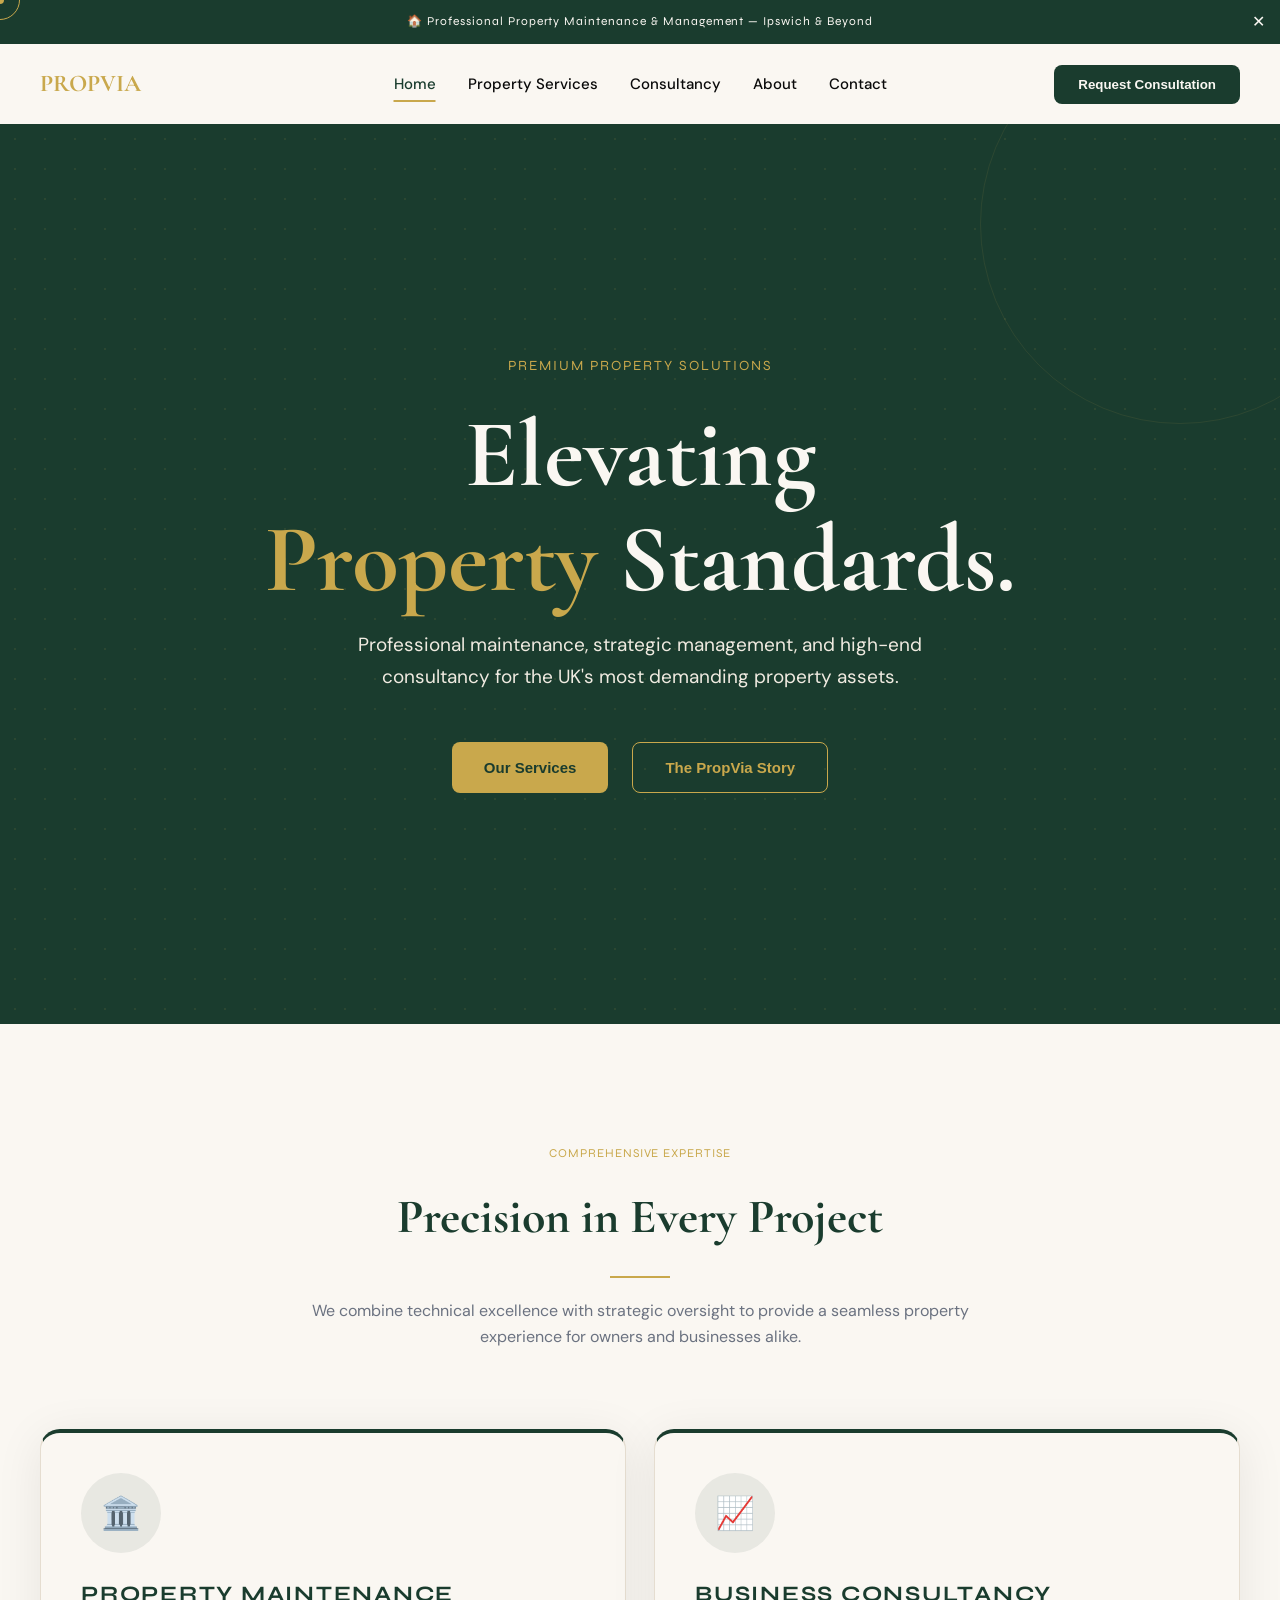
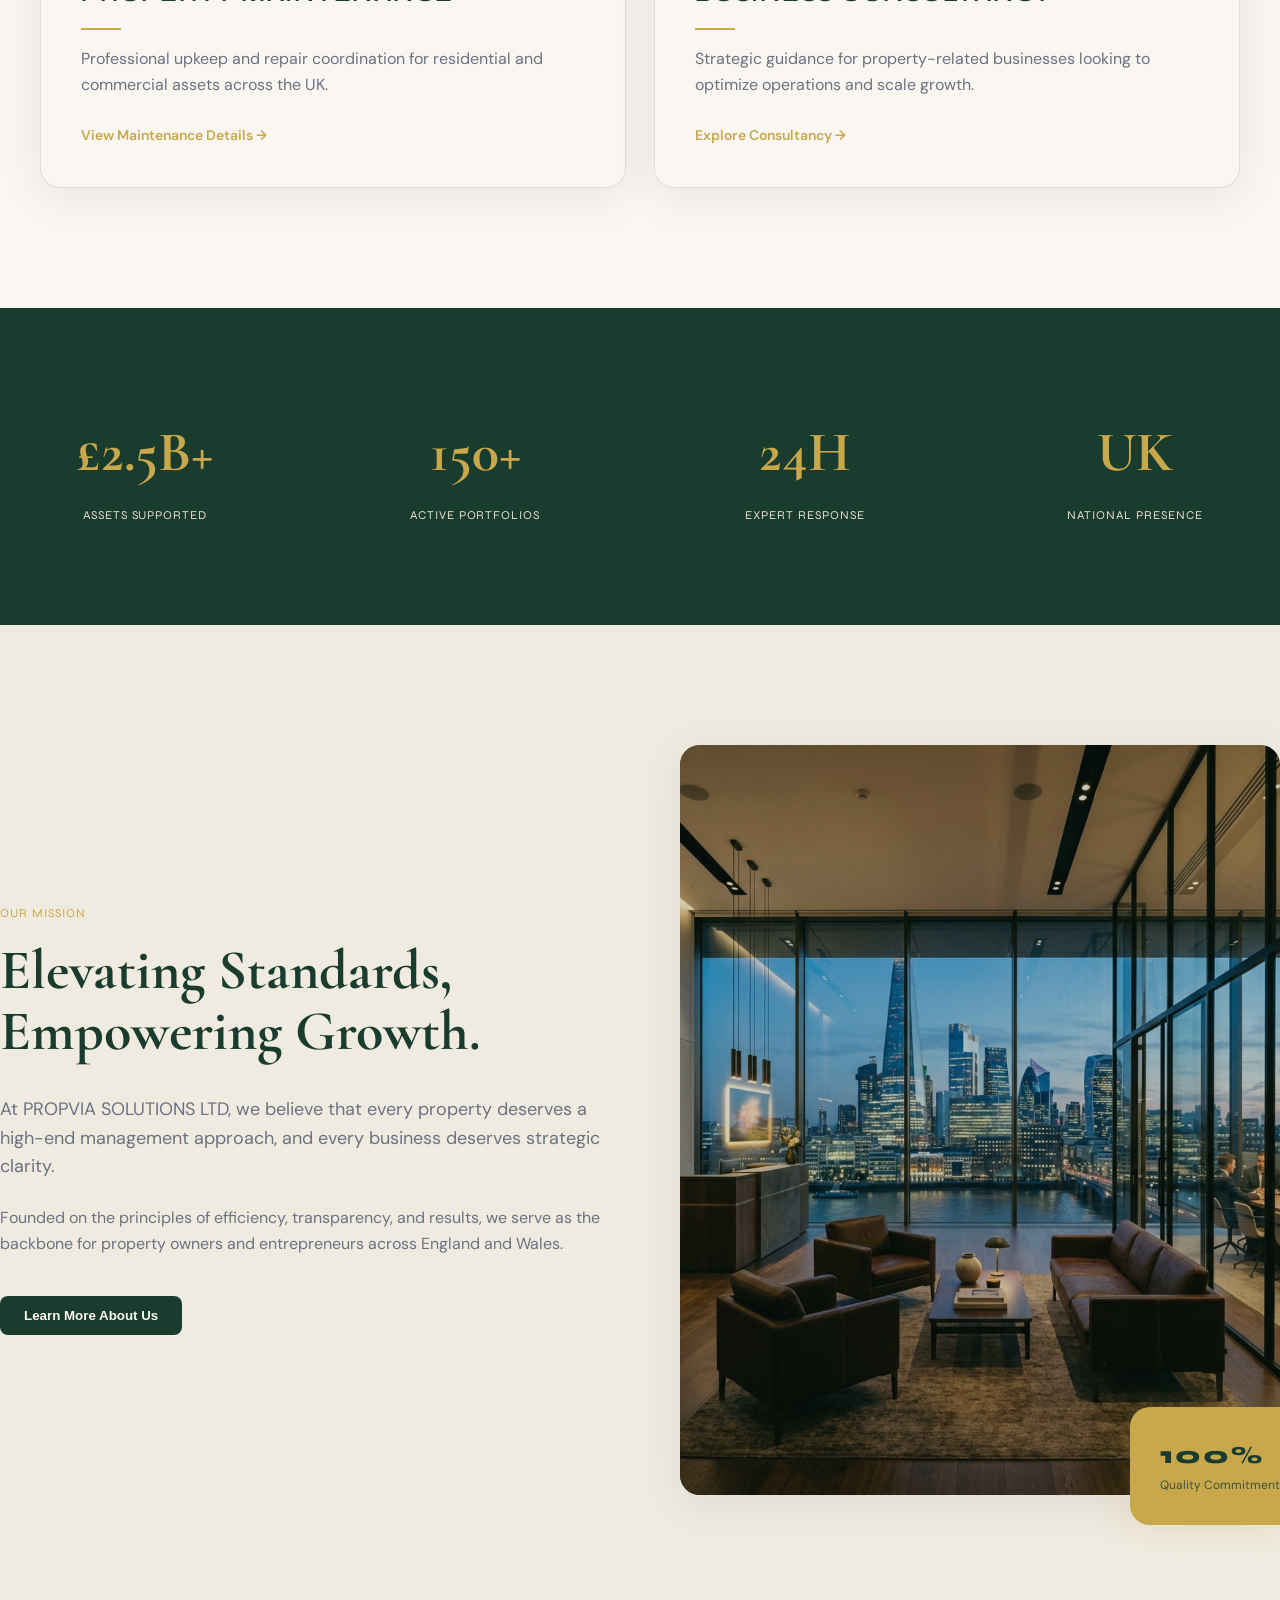
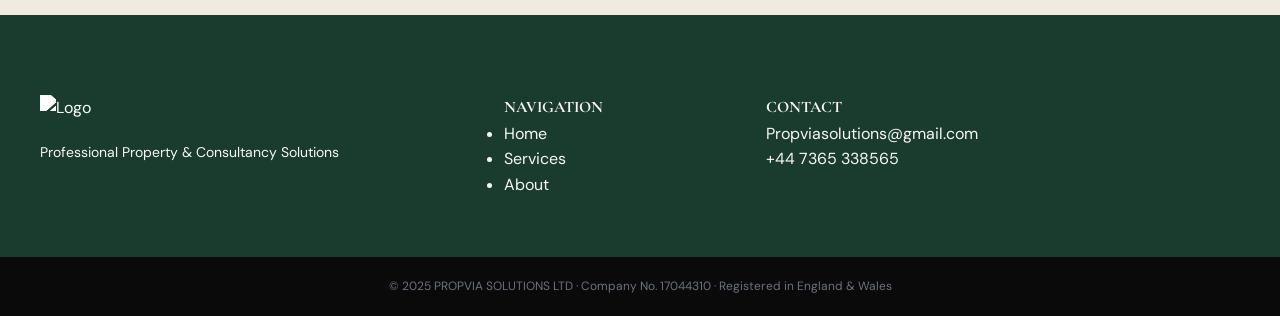
==== index.html @ 201fb2b5 "Fix: Restored complete Home Page content and detailed sections" ====
<!DOCTYPE html>
<html lang="en">
<head>
    <meta charset="UTF-8">
    <meta name="viewport" content="width=device-width, initial-scale=1.0, maximum-scale=1.0, user-scalable=no, viewport-fit=cover">
    <title>PROPVIA SOLUTIONS LTD | Premium Property & Business Support</title>
    
    <!-- Fonts -->
    <link rel="preconnect" href="https://fonts.googleapis.com">
    <link rel="preconnect" href="https://fonts.gstatic.com" crossorigin>
    <link href="https://fonts.googleapis.com/css2?family=Cormorant+Garamond:ital,wght@0,400;0,500;0,600;0,700;1,400&family=DM+Sans:wght@300;400;500;600&family=Syne:wght@600;700;800&display=swap" rel="stylesheet">
    
    <style>
        :root {
            --cream: #FAF7F2;
            --cream-mid: #F0EBE1;
            --cream-dark: #E5DDD0;
            --green: #1A3C2E;
            --green-mid: #24523F;
            --green-light: #2E6B52;
            --gold: #C9A84C;
            --gold-light: #E2C06A;
            --black: #0A0A0A;
            --grey: #6B7280;
            --shadow: 0 8px 48px rgba(10,10,10,0.08);
            --glow: 0 0 40px rgba(201,168,76,0.2);
            --transition: all 0.4s cubic-bezier(0.4, 0, 0.2, 1);
        }

        /* Reset & Base */
        * { margin: 0; padding: 0; box-sizing: border-box; }
        body {
            background-color: var(--cream);
            color: var(--black);
            font-family: 'DM Sans', sans-serif;
            font-weight: 400;
            line-height: 1.6;
            overflow-x: hidden;
            -webkit-font-smoothing: antialiased;
        }

        @media (min-width: 768px) { body { cursor: none; } }

        /* Typography */
        h1, h2, h3, h4, .cormorant { font-family: 'Cormorant Garamond', serif; }
        .syne { font-family: 'Syne', sans-serif; text-transform: uppercase; letter-spacing: 0.08em; }
        
        /* Custom Cursor */
        .cursor-dot { width: 8px; height: 8px; background: var(--gold); position: fixed; pointer-events: none; z-index: 10000; border-radius: 50%; transform: translate(-50%, -50%); display: none; }
        .cursor-ring { width: 40px; height: 40px; border: 1px solid var(--gold); position: fixed; pointer-events: none; z-index: 9999; border-radius: 50%; transform: translate(-50%, -50%); transition: width 0.3s, height 0.3s; display: none; }
        @media (min-width: 768px) { .cursor-dot, .cursor-ring { display: block; } }

        /* Animations */
        @keyframes shimmerGold { 0% { background-position: -200% center } 100% { background-position: 200% center } }
        @keyframes goldPulse { 0%, 100% { box-shadow: 0 0 0 0 rgba(201,168,76,0.4) } 50% { box-shadow: 0 0 0 10px rgba(201,168,76,0) } }
        @keyframes floatUpDown { 0%, 100% { transform: translateY(0) } 50% { transform: translateY(-10px) } }
        @keyframes rotateSlow { from { transform: rotate(0deg) } to { transform: rotate(360deg) } }
        @keyframes wordReveal { from { opacity: 0; transform: translateY(20px) } to { opacity: 1; transform: translateY(0) } }
        @keyframes iconBounce { 0%, 100% { transform: translateY(0) scale(1) } 40% { transform: translateY(-7px) scale(1.08) } }
        @keyframes drawLine { from { width: 0; opacity: 0 } to { width: 40px; opacity: 1 } }
        @keyframes cardEntrance { from { opacity: 0; transform: scale(0.95) translateY(18px) } to { opacity: 1; transform: scale(1) translateY(0) } }
        @keyframes scaleIn { from { opacity: 0; transform: scale(0.9) } to { opacity: 1; transform: scale(1) } }

        /* Announcement Bar */
        .announcement-bar { height: 44px; background: var(--green); color: var(--cream); display: flex; align-items: center; justify-content: center; position: relative; overflow: hidden; z-index: 1001; }
        .announcement-msg { position: absolute; width: 100%; text-align: center; opacity: 0; transition: opacity 0.5s ease; font-size: 12px; font-family: 'Syne', sans-serif; letter-spacing: 0.08em; }
        .announcement-msg.active { opacity: 1; }
        .close-announcement { position: absolute; right: 0; width: 44px; height: 44px; display: flex; align-items: center; justify-content: center; cursor: pointer; }

        /* Header */
        header { height: 80px; background: var(--cream); display: flex; align-items: center; position: sticky; top: 0; z-index: 1000; transition: var(--transition); }
        header.scrolled { border-bottom: 1px solid var(--cream-dark); box-shadow: 0 2px 24px rgba(0,0,0,0.06); height: 75px; }
        @media (max-width: 767px) { header { height: 64px; } }
        .header-container { width: 100%; max-width: 1440px; margin: 0 auto; padding: 0 40px; display: flex; justify-content: space-between; align-items: center; }
        @media (max-width: 767px) { .header-container { padding: 0 20px; } }
        .logo-wrapper { cursor: pointer; display: flex; align-items: center; }
        .logo-wrapper img { height: 44px; width: auto; object-fit: contain; }
        .logo-fallback { display: none; font-family: 'Cormorant Garamond', serif; font-size: 24px; color: var(--gold); font-weight: 700; }
        nav.desktop-nav { position: absolute; left: 50%; transform: translateX(-50%); }
        @media (max-width: 1023px) { nav.desktop-nav { display: none; } }
        nav.desktop-nav ul { display: flex; list-style: none; gap: 32px; }
        nav.desktop-nav a { text-decoration: none; color: var(--black); font-size: 15px; font-weight: 500; transition: var(--transition); padding: 8px 0; position: relative; }
        nav.desktop-nav a::after { content: ''; position: absolute; bottom: 0; left: 0; width: 100%; height: 2px; background: var(--gold); transform: scaleX(0); transition: transform 0.3s ease; transform-origin: right; }
        nav.desktop-nav a:hover, nav.desktop-nav a.active { color: var(--green); }
        nav.desktop-nav a:hover::after, nav.desktop-nav a.active::after { transform: scaleX(1); transform-origin: left; }
        .btn-nav { background: var(--green); color: var(--cream); border: none; padding: 12px 24px; border-radius: 8px; font-weight: 600; cursor: pointer; transition: var(--transition); overflow: hidden; position: relative; }
        .btn-nav:hover { background: var(--green-mid); transform: translateY(-2px); }
        .hamburger { width: 44px; height: 44px; display: none; flex-direction: column; justify-content: center; align-items: flex-end; gap: 6px; cursor: pointer; z-index: 1002; }
        @media (max-width: 1023px) { .hamburger { display: flex; } }
        .hamburger span { height: 2px; background: var(--green); transition: var(--transition); }
        .hamburger span:nth-child(1) { width: 24px; } .hamburger span:nth-child(2) { width: 18px; } .hamburger span:nth-child(3) { width: 22px; }

        /* Mobile Overlay */
        .mobile-overlay { position: fixed; inset: 0; background: var(--cream); z-index: 1001; display: flex; flex-direction: column; justify-content: center; padding: 60px 40px; transform: translateX(100%); transition: transform 0.5s ease; }
        .mobile-overlay.open { transform: translateX(0); }
        .mobile-overlay nav a { font-family: 'Cormorant Garamond', serif; font-size: 48px; color: var(--green); text-decoration: none; margin-bottom: 24px; display: block; opacity: 0; transform: translateX(-20px); transition: 0.4s; }
        .mobile-overlay.open nav a { opacity: 1; transform: translateX(0); }

        /* Sections */
        .page { display: none; } .page.active { display: block; }
        .mini-hero { height: 55vh; min-height: 400px; position: relative; display: flex; align-items: center; justify-content: center; text-align: center; overflow: hidden; }
        .breadcrumb { font-size: 13px; color: var(--cream-dark); margin-bottom: 24px; }
        .breadcrumb span { cursor: pointer; transition: var(--transition); }
        .breadcrumb span:hover { color: var(--gold); }
        .hero-title { font-family: 'Cormorant Garamond', serif; font-size: 72px; line-height: 1.1; margin-bottom: 16px; }
        @media (max-width: 767px) { .hero-title { font-size: 48px; } }
        
        .dot-grid { position: absolute; inset: 0; background-image: radial-gradient(var(--gold) 1px, transparent 1px); background-size: 30px 30px; opacity: 0.1; }
        .svg-ring { position: absolute; width: 400px; height: 400px; top: -100px; right: -100px; border: 1px solid rgba(201,168,76,0.1); border-radius: 50%; animation: rotateSlow 80s linear infinite; }

        .services-grid { display: grid; grid-template-columns: repeat(2, 1fr); gap: 28px; padding: 100px 40px; max-width: 1200px; margin: 0 auto; }
        @media (max-width: 991px) { .services-grid { grid-template-columns: 1fr; padding: 60px 24px; } }
        
        .service-card { background: var(--cream); border: 1px solid var(--cream-dark); border-top: 4px solid var(--green); border-radius: 20px; padding: 40px; box-shadow: var(--shadow); transition: var(--transition); animation: cardEntrance 0.8s ease backwards; }
        .service-card:hover { transform: translateY(-8px); border-top-color: var(--gold); box-shadow: 0 12px 64px rgba(0,0,0,0.12); }
        .icon-wrapper { width: 80px; height: 80px; border-radius: 50%; background: rgba(26,60,46,0.08); display: flex; align-items: center; justify-content: center; }
        .gold-rule { width: 40px; height: 2px; background: var(--gold); margin: 16px 0; }
        .features-list { list-style: none; margin-top: 20px; }
        .features-list li { position: relative; padding-left: 24px; font-size: 14px; color: var(--grey); margin-bottom: 8px; }
        .features-list li::before { content: '✓'; position: absolute; left: 0; color: var(--gold); font-weight: bold; }

        /* Consultancy */
        .consultancy-grid { display: grid; grid-template-columns: repeat(3, 1fr); gap: 20px; padding: 100px 40px; max-width: 1280px; margin: 0 auto; }
        @media (max-width: 1023px) { .consultancy-grid { grid-template-columns: repeat(2, 1fr); } }
        @media (max-width: 767px) { .consultancy-grid { grid-template-columns: 1fr; } }
        .consult-card { background: var(--cream); border: 1px solid var(--cream-dark); border-left: 3px solid var(--gold); border-radius: 16px; padding: 32px; box-shadow: var(--shadow); transition: var(--transition); animation: cardEntrance 0.6s ease backwards; }
        .consult-card:hover { transform: translateY(-6px); border-left-color: var(--green); }

        /* Bottom CTA */
        .bottom-cta { background: var(--green); padding: 80px 24px; text-align: center; color: var(--cream); }
        
        /* Modal */
        .modal-overlay { position: fixed; inset: 0; background: rgba(10,10,10,0.75); backdrop-filter: blur(8px); z-index: 2000; display: none; align-items: center; justify-content: center; padding: 20px; }
        .modal-box { background: var(--cream); width: 100%; max-width: 540px; border-radius: 20px; border-top: 4px solid var(--gold); padding: 40px; position: relative; animation: scaleIn 0.3s ease; }
        
        /* Reveal */
        .reveal { opacity: 0; transform: translateY(28px); transition: 0.75s ease; }
        .reveal.active { opacity: 1; transform: translateY(0); }
        .d1 { transition-delay: 0.1s } .d2 { transition-delay: 0.2s }
        
        /* Footer */
        footer { background: var(--green); color: var(--cream); padding: 80px 40px 0; }
        .footer-grid { display: grid; grid-template-columns: 2fr 1fr 1fr 1fr; gap: 60px; max-width: 1280px; margin: 0 auto 60px; }
        @media (max-width: 767px) { .footer-grid { grid-template-columns: 1fr; } }
        .footer-bottom { background: var(--black); padding: 20px; text-align: center; font-size: 12px; color: var(--grey); margin: 0 -40px; }

        /* Mobile Bottom Nav */
        .mobile-bottom-nav { position: fixed; bottom: 0; left: 0; right: 0; height: 64px; background: rgba(250,247,242,0.9); backdrop-filter: blur(20px); border-top: 1px solid var(--cream-dark); z-index: 1000; display: none; justify-content: space-around; align-items: center; padding-bottom: env(safe-area-inset-bottom); }
        @media (max-width: 767px) { .mobile-bottom-nav { display: flex; } }
        .nav-tab-center { width: 56px; height: 56px; background: var(--green); border-radius: 50%; display: flex; align-items: center; justify-content: center; transform: translateY(-16px); box-shadow: 0 8px 32px rgba(26,60,46,0.4); color: var(--cream); }
    </style>
</head>
<body>

    <div class="cursor-dot" id="cursor-dot"></div>
    <div class="cursor-ring" id="cursor-ring"></div>

    <!-- Announcement Bar -->
    <div class="announcement-bar" id="announcement-bar">
        <div class="announcement-msg active">🏠 Professional Property Maintenance & Management — Ipswich & Beyond</div>
        <div class="announcement-msg">📋 Business Consultancy & Growth Support for Property Sector</div>
        <div class="announcement-msg">📞 Free Consultation — +44 7365 338565 or WhatsApp Us</div>
        <div class="close-announcement" onclick="this.parentElement.style.display='none'">✕</div>
    </div>

    <!-- Header -->
    <header id="main-header">
        <div class="header-container">
            <div class="logo-wrapper" onclick="showPage('home')">
                <img src="logo.png" alt="PROPVIA SOLUTIONS LTD" onerror="this.style.display='none'; document.getElementById('logo-text').style.display='block'">
                <div id="logo-text" class="logo-fallback">PROPVIA</div>
            </div>
            <nav class="desktop-nav">
                <ul>
                    <li><a onclick="showPage('home')" class="nav-link active" data-page="home">Home</a></li>
                    <li><a onclick="showPage('property')" class="nav-link" data-page="property">Property Services</a></li>
                    <li><a onclick="showPage('consultancy')" class="nav-link" data-page="consultancy">Consultancy</a></li>
                    <li><a onclick="showPage('about')" class="nav-link" data-page="about">About</a></li>
                    <li><a onclick="showPage('contact')" class="nav-link" data-page="contact">Contact</a></li>
                </ul>
            </nav>
            <div class="header-cta">
                <button class="btn-nav" onclick="openModal()">Request Consultation</button>
                <div class="hamburger" onclick="toggleMobileMenu()"><span></span><span></span><span></span></div>
            </div>
        </div>
    </header>

    <div class="mobile-overlay" id="mobile-overlay">
        <div style="position: absolute; top: 20px; right: 20px; font-size: 32px; color: var(--green);" onclick="toggleMobileMenu()">✕</div>
        <nav>
            <a onclick="showPage('home'); toggleMobileMenu()">Home</a>
            <a onclick="showPage('property'); toggleMobileMenu()">Property Services</a>
            <a onclick="showPage('consultancy'); toggleMobileMenu()">Consultancy</a>
            <a onclick="showPage('about'); toggleMobileMenu()">About</a>
            <a onclick="showPage('contact'); toggleMobileMenu()">Contact</a>
        </nav>
    </div>

    <!-- MAIN CONTENT -->
    <main>
        <!-- HOME PAGE (Segment 2) -->
        <section id="home" class="page active">
            <!-- Hero Section -->
            <section class="mini-hero" style="background: var(--green); height: 100vh; color: var(--cream);">
                <div class="dot-grid"></div>
                <div class="svg-ring"></div>
                <div class="container reveal active" style="z-index: 1;">
                    <p class="syne" style="color: var(--gold); margin-bottom: 24px; font-size: 14px; letter-spacing: 2px;">PREMIUM PROPERTY SOLUTIONS</p>
                    <h1 class="hero-title" style="font-size: clamp(3.5rem, 8vw, 6rem);">Elevating <br><span style="color: var(--gold);">Property</span> Standards.</h1>
                    <p style="max-width: 600px; margin: 0 auto 48px; color: var(--cream-mid); font-size: 19px; line-height: 1.7;">Professional maintenance, strategic management, and high-end consultancy for the UK's most demanding property assets.</p>
                    <div style="display: flex; gap: 24px; justify-content: center; flex-wrap: wrap;">
                        <button class="btn-nav" style="background: var(--gold); color: var(--green); padding: 16px 32px; font-size: 15px;" onclick="showPage('property')">Our Services</button>
                        <button class="btn-nav" style="background: transparent; border: 1px solid var(--gold); color: var(--gold); padding: 16px 32px; font-size: 15px;" onclick="showPage('about')">The PropVia Story</button>
                    </div>
                </div>
            </section>

            <!-- Specialized Services Highlight -->
            <section style="background: var(--cream); padding: 120px 0;">
                <div class="container">
                    <div class="reveal" style="text-align: center; margin-bottom: 80px;">
                        <p class="syne" style="color: var(--gold); font-size: 12px; margin-bottom: 16px;">COMPREHENSIVE EXPERTISE</p>
                        <h2 class="cormorant" style="font-size: 48px; color: var(--green);">Precision in Every Project</h2>
                        <div class="gold-rule" style="margin: 20px auto; width: 60px;"></div>
                        <p style="max-width: 700px; margin: 0 auto; color: var(--grey);">We combine technical excellence with strategic oversight to provide a seamless property experience for owners and businesses alike.</p>
                    </div>

                    <div class="services-grid" style="padding: 0;">
                        <!-- Service 1 -->
                        <div class="service-card reveal">
                            <div class="icon-wrapper"><span style="font-size: 32px;">🏛️</span></div>
                            <h3 class="syne" style="margin-top: 24px; font-size: 22px; color: var(--green);">Property Maintenance</h3>
                            <div class="gold-rule"></div>
                            <p style="color: var(--grey); margin-bottom: 24px;">Professional upkeep and repair coordination for residential and commercial assets across the UK.</p>
                            <a onclick="showPage('property')" style="color: var(--gold); font-weight: 600; text-decoration: none; cursor: pointer; font-size: 14px;">View Maintenance Details →</a>
                        </div>
                        
                        <!-- Service 2 -->
                        <div class="service-card reveal" style="transition-delay: 0.1s;">
                            <div class="icon-wrapper"><span style="font-size: 32px;">📈</span></div>
                            <h3 class="syne" style="margin-top: 24px; font-size: 22px; color: var(--green);">Business Consultancy</h3>
                            <div class="gold-rule"></div>
                            <p style="color: var(--grey); margin-bottom: 24px;">Strategic guidance for property-related businesses looking to optimize operations and scale growth.</p>
                            <a onclick="showPage('consultancy')" style="color: var(--gold); font-weight: 600; text-decoration: none; cursor: pointer; font-size: 14px;">Explore Consultancy →</a>
                        </div>
                    </div>
                </div>
            </section>

            <!-- Stats Section -->
            <section style="background: var(--green); padding: 100px 0; color: var(--cream);">
                <div class="container">
                    <div style="display: grid; grid-template-columns: repeat(4, 1fr); gap: 40px; text-align: center;">
                        <div class="reveal">
                            <h4 class="cormorant" style="font-size: 56px; color: var(--gold); margin-bottom: 8px;">£2.5B+</h4>
                            <p class="syne" style="font-size: 12px; color: var(--cream-dark);">Assets Supported</p>
                        </div>
                        <div class="reveal" style="transition-delay: 0.1s;">
                            <h4 class="cormorant" style="font-size: 56px; color: var(--gold); margin-bottom: 8px;">150+</h4>
                            <p class="syne" style="font-size: 12px; color: var(--cream-dark);">Active Portfolios</p>
                        </div>
                        <div class="reveal" style="transition-delay: 0.2s;">
                            <h4 class="cormorant" style="font-size: 56px; color: var(--gold); margin-bottom: 8px;">24H</h4>
                            <p class="syne" style="font-size: 12px; color: var(--cream-dark);">Expert Response</p>
                        </div>
                        <div class="reveal" style="transition-delay: 0.3s;">
                            <h4 class="cormorant" style="font-size: 56px; color: var(--gold); margin-bottom: 8px;">UK</h4>
                            <p class="syne" style="font-size: 12px; color: var(--cream-dark);">National Presence</p>
                        </div>
                    </div>
                </div>
            </section>

            <!-- Mission Preview -->
            <section style="background: var(--cream-mid); padding: 120px 0;">
                <div class="container" style="display: grid; grid-template-columns: 1fr 1fr; gap: 80px; align-items: center;">
                    <div class="reveal">
                        <p class="syne" style="color: var(--gold); font-size: 12px; margin-bottom: 16px;">OUR MISSION</p>
                        <h2 class="cormorant" style="font-size: 56px; color: var(--green); line-height: 1.1; margin-bottom: 32px;">Elevating Standards, Empowering Growth.</h2>
                        <p style="color: var(--grey); margin-bottom: 24px; font-size: 18px;">At PROPVIA SOLUTIONS LTD, we believe that every property deserves a high-end management approach, and every business deserves strategic clarity.</p>
                        <p style="color: var(--grey); margin-bottom: 40px;">Founded on the principles of efficiency, transparency, and results, we serve as the backbone for property owners and entrepreneurs across England and Wales.</p>
                        <button class="btn-nav" onclick="showPage('about')">Learn More About Us</button>
                    </div>
                    <div class="reveal" style="position: relative;">
                        <div style="background: var(--green); width: 100%; aspect-ratio: 4/5; border-radius: 20px; overflow: hidden; box-shadow: var(--shadow);">
                            <img src="assets/about.png" alt="Propvia Vision" style="width: 100%; height: 100%; object-fit: cover; opacity: 0.8;">
                        </div>
                        <div style="position: absolute; bottom: -30px; right: -30px; background: var(--gold); padding: 30px; border-radius: 20px; box-shadow: var(--glow);">
                            <p class="syne" style="color: var(--green); font-size: 24px; font-weight: 800;">100%</p>
                            <p style="font-size: 12px; color: var(--green); opacity: 0.8;">Quality Commitment</p>
                        </div>
                    </div>
                </div>
            </section>
        </section>

        <!-- PROPERTY SERVICES -->
        <section id="property" class="page">
            <section class="mini-hero" style="background: var(--green); color: var(--cream);">
                <div class="dot-grid"></div>
                <div class="svg-ring"></div>
                <div class="container" style="z-index: 1; padding-top: 120px;">
                    <div class="breadcrumb"><span onclick="showPage('home')">Home</span>  ›  Property Services</div>
                    <p class="syne reveal" style="color: var(--gold); font-size: 14px;">OUR SERVICES</p>
                    <h1 class="hero-title reveal d1">Property Services</h1>
                    <p class="reveal d2" style="max-width: 640px; margin: 16px auto; color: var(--cream-mid); font-size: 17px;">Professional property maintenance, management, and project support solutions for property owners and businesses across the UK.</p>
                </div>
            </section>

            <section style="background: var(--cream);">
                <div class="services-grid">
                    <!-- Card 1 -->
                    <div class="service-card reveal" style="--i:1">
                        <div class="card-header">
                            <div class="icon-wrapper">
                                <svg viewBox="0 0 48 48"><path d="M4 30 L24 8 L44 30 Z" stroke="#1A3C2E" stroke-width="2" fill="none"/><path d="M8 30 L8 44 L40 44 L40 30" stroke="#1A3C2E" stroke-width="2" fill="none"/><path d="M30 8 L38 16 M32 6 a3 3 0 0 1 4 4" stroke="#C9A84C" stroke-width="2" fill="none"/></svg>
                            </div>
                            <button class="btn-nav" style="padding: 8px 16px; font-size: 12px;" onclick="openModal()">Request Service →</button>
                        </div>
                        <h3 class="syne" style="margin-top: 24px; font-size: 22px; color: var(--green);">Property Maintenance</h3>
                        <div class="gold-rule"></div>
                        <p style="color: var(--grey); font-size: 16px;">Professional maintenance solutions for residential and commercial properties. We coordinate repairs, upkeep, and routine maintenance.</p>
                        <ul class="features-list">
                            <li>General Property Maintenance & Repairs</li>
                            <li>Repair Coordination & Scheduling</li>
                            <li>Routine Property Inspection Support</li>
                        </ul>
                    </div>
                    <!-- Card 2 -->
                    <div class="service-card reveal" style="--i:2">
                        <div class="card-header">
                            <div class="icon-wrapper">
                                <svg viewBox="0 0 48 48"><path d="M4 44 L4 16 L44 16 L44 44" stroke="#1A3C2E" stroke-width="2" fill="none"/><rect x="8" y="20" width="6" height="6" fill="#1A3C2E" fill-opacity="0.3"/><circle cx="38" cy="10" r="3" stroke="#C9A84C" stroke-width="2" fill="none"/></svg>
                            </div>
                            <button class="btn-nav" style="padding: 8px 16px; font-size: 12px;" onclick="openModal()">Get Support →</button>
                        </div>
                        <h3 class="syne" style="margin-top: 24px; font-size: 22px; color: var(--green);">Property Management Support</h3>
                        <div class="gold-rule"></div>
                        <p style="color: var(--grey); font-size: 16px;">Reliable management assistance for property owners and landlords. We provide operational and administrative support.</p>
                        <ul class="features-list">
                            <li>Tenant Coordination Assistance</li>
                            <li>Property Oversight & Monitoring</li>
                            <li>Operational Management Assistance</li>
                        </ul>
                    </div>
                </div>
            </section>
        </section>

        <!-- CONSULTANCY -->
        <section id="consultancy" class="page">
            <section class="mini-hero" style="background: var(--cream);">
                <div style="position: absolute; right: -150px; top: 50%; transform: translateY(-50%); width: 500px; height: 500px; border-radius: 50%; border: 1px solid rgba(26,60,46,0.06);"></div>
                <div class="container" style="z-index: 1; padding-top: 120px;">
                    <div class="breadcrumb"><span onclick="showPage('home')">Home</span> › Consultancy</div>
                    <p class="syne reveal" style="color: var(--gold); font-size: 14px;">CONSULTANCY</p>
                    <h1 class="hero-title reveal" style="color: var(--green);">Business Consultancy</h1>
                    <p class="reveal" style="color: var(--grey); max-width: 600px; margin: 0 auto;">Professional consultancy services for businesses and individuals in the property sector.</p>
                    <div style="background: rgba(201,168,76,0.08); border-left: 3px solid var(--gold); border-radius: 10px; padding: 16px 20px; margin: 40px auto; max-width: 700px; text-align: left; font-size: 14px; color: var(--grey);">ℹ️ PROPVIA SOLUTIONS LTD provides operational business support only. We do not offer investment advice or financial lending.</div>
                </div>
            </section>
        </section>

        <!-- ABOUT -->
        <section id="about" class="page">
            <section class="mini-hero" style="background: var(--green); color: var(--cream);">
                <div class="dot-grid"></div>
                <div class="svg-ring"></div>
                <div class="container" style="z-index: 1;">
                    <h1 class="hero-title">About Us</h1>
                    <p style="color: var(--cream-mid);">Dedicated to elevating property standards with precision and integrity.</p>
                </div>
            </section>
        </section>

        <!-- CONTACT -->
        <section id="contact" class="page">
            <section class="mini-hero" style="background: linear-gradient(to bottom, var(--gold), var(--gold-light)); height: 40vh;">
                <h1 class="hero-title" style="color: var(--green);">Contact Us</h1>
            </section>
            <section style="background: var(--cream); padding: 100px 40px;">
                <div class="container">
                    <div style="display: grid; grid-template-columns: 48% 52%; gap: 40px;">
                        <div class="modal-box" style="margin:0; box-shadow: var(--shadow);">
                            <img src="logo.png" style="height: 48px; margin-bottom: 20px;" alt="Logo">
                            <h3 class="syne" style="color: var(--green); margin-bottom: 24px;">Get in Touch</h3>
                            <p>Propviasolutions@gmail.com</p>
                            <p>+44 7365 338565</p>
                            <p>50 Princes Street, Ipswich, IP1 1RJ</p>
                            <a href="https://wa.me/447365338565" class="btn-nav" style="background: #25D366; display: block; text-align: center; margin-top: 30px;">WhatsApp Us</a>
                        </div>
                        <div class="modal-box" style="margin:0; box-shadow: var(--shadow); border-top-color: var(--green);">
                            <form onsubmit="handleInquirySubmit(event)">
                                <div class="form-group"><input type="text" placeholder="Full Name" required></div>
                                <div class="form-group"><input type="email" placeholder="Email" required></div>
                                <div class="form-group"><textarea rows="5" placeholder="Your requirements..."></textarea></div>
                                <button type="submit" class="btn-submit">Send Message →</button>
                            </form>
                        </div>
                    </div>
                </div>
            </section>
        </section>
    </main>

    <!-- Footer -->
    <footer>
        <div class="footer-grid">
            <div class="footer-col">
                <img src="logo.png" style="filter: brightness(0) invert(1); height: 40px;" alt="Logo">
                <p style="margin-top: 20px; font-size: 14px;">Professional Property & Consultancy Solutions</p>
            </div>
            <div class="footer-col">
                <h4>NAVIGATION</h4>
                <ul>
                    <li><a onclick="showPage('home')">Home</a></li>
                    <li><a onclick="showPage('property')">Services</a></li>
                    <li><a onclick="showPage('about')">About</a></li>
                </ul>
            </div>
            <div class="footer-col">
                <h4>CONTACT</h4>
                <p>Propviasolutions@gmail.com</p>
                <p>+44 7365 338565</p>
            </div>
        </div>
        <div class="footer-bottom">
            © 2025 PROPVIA SOLUTIONS LTD · Company No. 17044310 · Registered in England & Wales
        </div>
    </footer>

    <!-- Mobile Bottom Nav -->
    <div class="mobile-bottom-nav">
        <a onclick="showPage('home')" class="nav-tab active">Home</a>
        <a onclick="showPage('property')" class="nav-tab">Services</a>
        <a onclick="openModal()" class="nav-tab-center">Call</a>
        <a onclick="showPage('about')" class="nav-tab">About</a>
        <a onclick="showPage('contact')" class="nav-tab">Contact</a>
    </div>

    <!-- Modal -->
    <div class="modal-overlay" id="globalModal" onclick="if(event.target === this) closeModal()">
        <div class="modal-box">
            <div style="position: absolute; top: 15px; right: 20px; cursor: pointer;" onclick="closeModal()">✕</div>
            <div id="form-state">
                <h2 class="cormorant">Request Consultation</h2>
                <form onsubmit="handleInquirySubmit(event)" style="margin-top: 24px;">
                    <div class="form-group"><input type="text" placeholder="Full Name" required></div>
                    <div class="form-group"><input type="email" placeholder="Email" required></div>
                    <div class="form-group"><select required><option value="">Select Service</option><option>Property Support</option><option>Consultancy</option></select></div>
                    <button type="submit" class="btn-submit">Submit →</button>
                </form>
            </div>
            <div id="success-state" style="display:none;">
                <div style="font-size: 48px;">✅</div>
                <h3>Message Sent Successfully!</h3>
            </div>
        </div>
    </div>

    <script>
        // Custom Cursor
        const dot = document.getElementById('cursor-dot');
        const ring = document.getElementById('cursor-ring');
        let mouseX = 0, mouseY = 0, ringX = 0, ringY = 0;
        document.addEventListener('mousemove', (e) => { mouseX = e.clientX; mouseY = e.clientY; dot.style.left = mouseX + 'px'; dot.style.top = mouseY + 'px'; });
        function animateCursor() { ringX += (mouseX - ringX) * 0.12; ringY += (mouseY - ringY) * 0.12; ring.style.left = ringX + 'px'; ring.style.top = ringY + 'px'; requestAnimationFrame(animateCursor); }
        animateCursor();

        // Announcement Bar
        let currentMsg = 0;
        const msgs = document.querySelectorAll('.announcement-msg');
        setInterval(() => { msgs[currentMsg].classList.remove('active'); currentMsg = (currentMsg + 1) % msgs.length; msgs[currentMsg].classList.add('active'); }, 4000);

        // Navigation
        function showPage(id) {
            document.querySelectorAll('.page').forEach(p => p.classList.remove('active'));
            document.getElementById(id).classList.add('active');
            window.scrollTo({ top: 0, behavior: 'smooth' });
            document.querySelectorAll('.nav-link').forEach(l => l.classList.toggle('active', l.dataset.page === id));
        }

        function toggleMobileMenu() { document.getElementById('mobile-overlay').classList.toggle('open'); }
        function openModal() { document.getElementById('globalModal').style.display = 'flex'; }
        function closeModal() { document.getElementById('globalModal').style.display = 'none'; }

        function handleInquirySubmit(e) {
            e.preventDefault();
            document.getElementById('form-state').style.display = 'none';
            document.getElementById('success-state').style.display = 'block';
            setTimeout(() => { closeModal(); document.getElementById('form-state').style.display = 'block'; document.getElementById('success-state').style.display = 'none'; }, 2000);
        }

        // Reveal
        const io = new IntersectionObserver((entries) => { entries.forEach(e => { if(e.isIntersecting) e.target.classList.add('active'); }); }, { threshold: 0.1 });
        document.querySelectorAll('.reveal').forEach(el => io.observe(el));

        window.addEventListener('scroll', () => { document.getElementById('main-header').classList.toggle('scrolled', window.scrollY > 50); });
    </script>
</body>
</html>
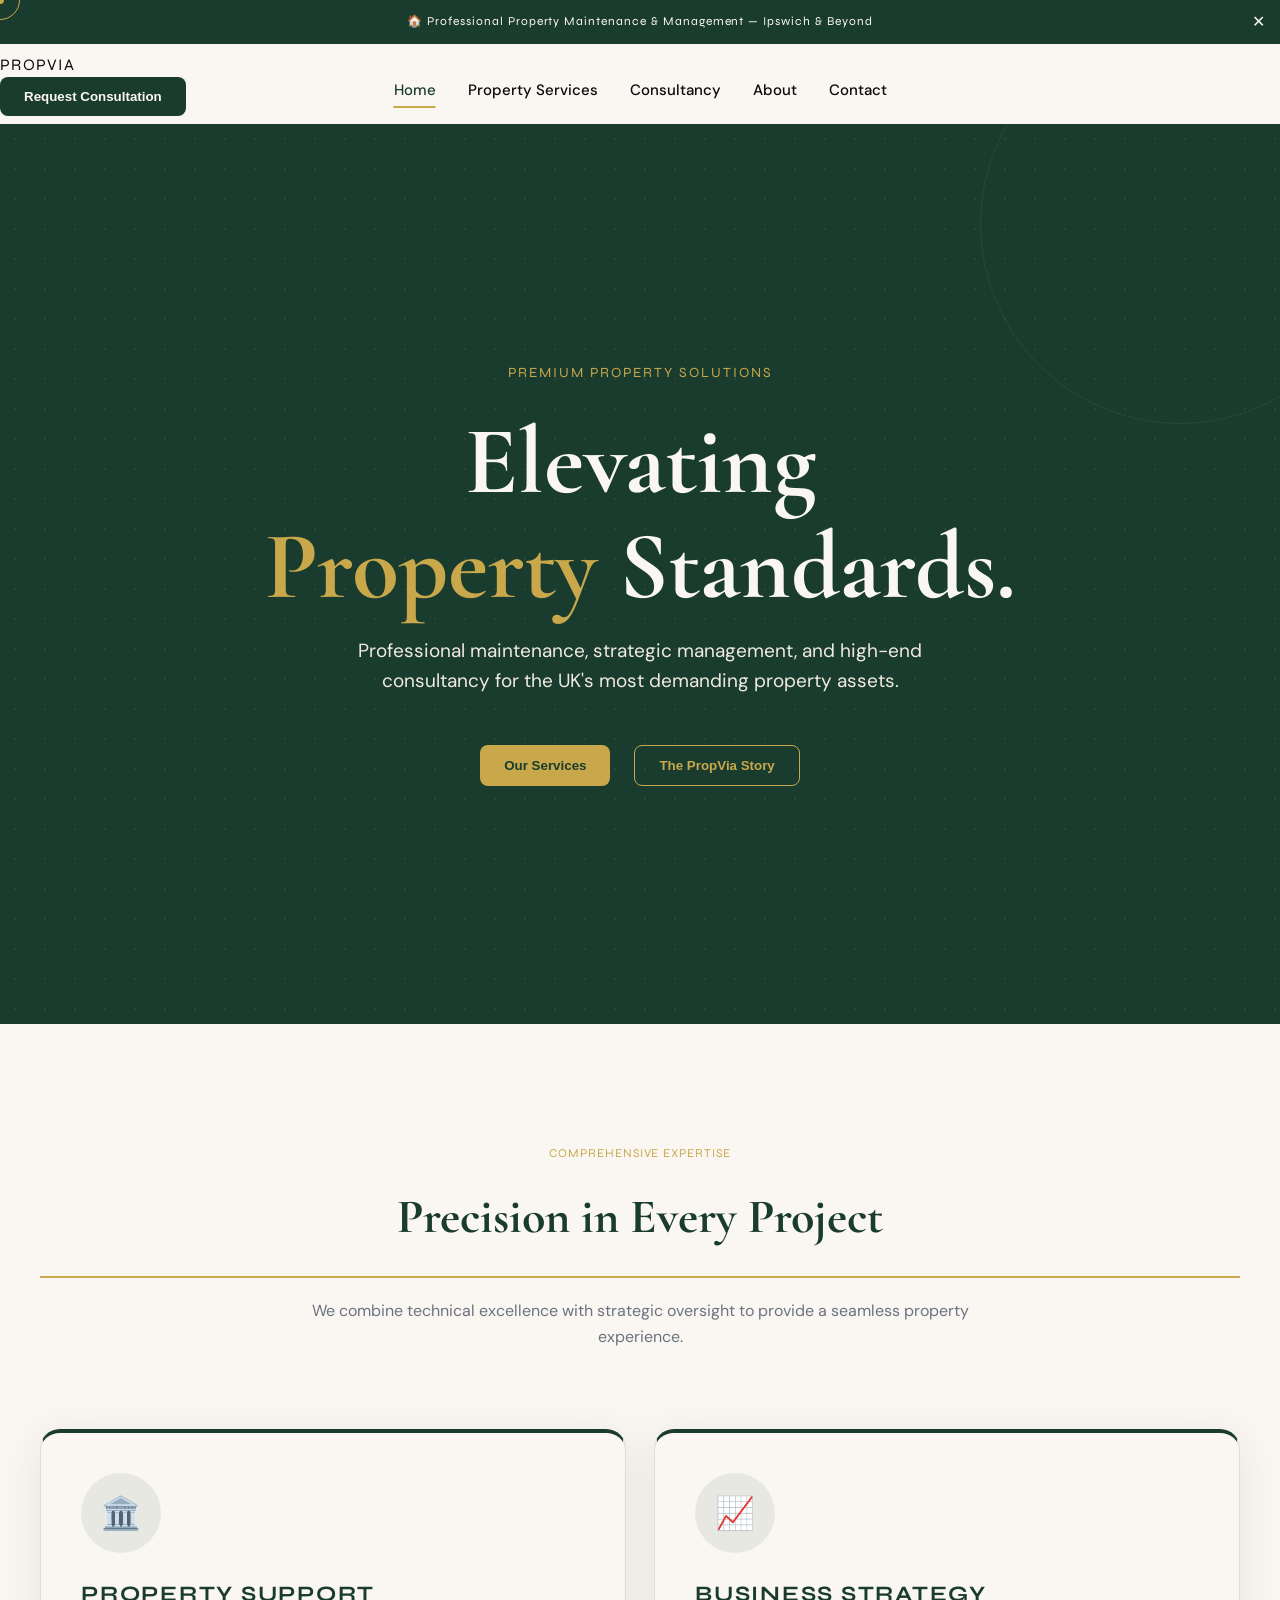
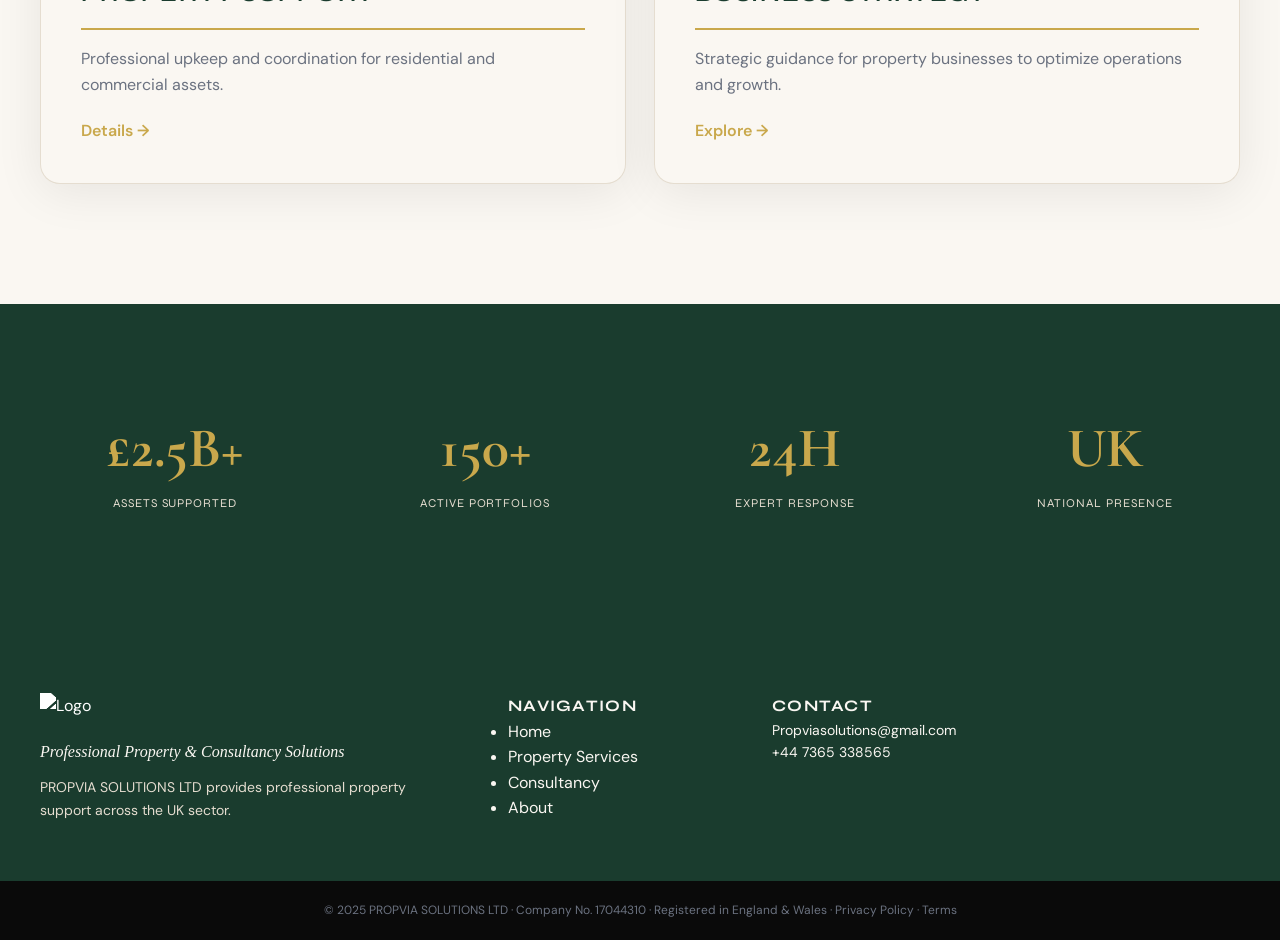
==== commit 23371113: "Final Build: All 5 pages fully implemented with premium content and animations" ====
--- a/index.html
+++ b/index.html
@@ -37,7 +37,9 @@
             line-height: 1.6;
             overflow-x: hidden;
             -webkit-font-smoothing: antialiased;
+            padding-bottom: 0;
         }
+        @media (max-width: 767px) { body { padding-bottom: 72px; } }
 
         @media (min-width: 768px) { body { cursor: none; } }
 
@@ -52,30 +54,32 @@
 
         /* Animations */
         @keyframes shimmerGold { 0% { background-position: -200% center } 100% { background-position: 200% center } }
-        @keyframes goldPulse { 0%, 100% { box-shadow: 0 0 0 0 rgba(201,168,76,0.4) } 50% { box-shadow: 0 0 0 10px rgba(201,168,76,0) } }
-        @keyframes floatUpDown { 0%, 100% { transform: translateY(0) } 50% { transform: translateY(-10px) } }
         @keyframes rotateSlow { from { transform: rotate(0deg) } to { transform: rotate(360deg) } }
-        @keyframes wordReveal { from { opacity: 0; transform: translateY(20px) } to { opacity: 1; transform: translateY(0) } }
-        @keyframes iconBounce { 0%, 100% { transform: translateY(0) scale(1) } 40% { transform: translateY(-7px) scale(1.08) } }
-        @keyframes drawLine { from { width: 0; opacity: 0 } to { width: 40px; opacity: 1 } }
         @keyframes cardEntrance { from { opacity: 0; transform: scale(0.95) translateY(18px) } to { opacity: 1; transform: scale(1) translateY(0) } }
         @keyframes scaleIn { from { opacity: 0; transform: scale(0.9) } to { opacity: 1; transform: scale(1) } }
+        @keyframes drawLine { from { width: 0; opacity: 0 } to { width: 100%; opacity: 1 } }
+        @keyframes iconBounce { 0%, 100% { transform: translateY(0) scale(1) } 40% { transform: translateY(-7px) scale(1.08) } }
+
+        /* Global UI */
+        .container { width: 100%; max-width: 1440px; margin: 0 auto; padding: 0 40px; }
+        @media (max-width: 767px) { .container { padding: 0 24px; } }
+
+        .reveal { opacity: 0; transform: translateY(28px); transition: opacity 0.75s ease, transform 0.75s ease; }
+        .reveal.active { opacity: 1; transform: translateY(0); }
+        .d1 { transition-delay: 0.1s } .d2 { transition-delay: 0.2s } .d3 { transition-delay: 0.3s }
 
         /* Announcement Bar */
         .announcement-bar { height: 44px; background: var(--green); color: var(--cream); display: flex; align-items: center; justify-content: center; position: relative; overflow: hidden; z-index: 1001; }
         .announcement-msg { position: absolute; width: 100%; text-align: center; opacity: 0; transition: opacity 0.5s ease; font-size: 12px; font-family: 'Syne', sans-serif; letter-spacing: 0.08em; }
         .announcement-msg.active { opacity: 1; }
-        .close-announcement { position: absolute; right: 0; width: 44px; height: 44px; display: flex; align-items: center; justify-content: center; cursor: pointer; }
+        .close-announcement { position: absolute; right: 0; width: 44px; height: 44px; display: flex; align-items: center; justify-content: center; cursor: pointer; color: var(--cream); }
 
         /* Header */
         header { height: 80px; background: var(--cream); display: flex; align-items: center; position: sticky; top: 0; z-index: 1000; transition: var(--transition); }
         header.scrolled { border-bottom: 1px solid var(--cream-dark); box-shadow: 0 2px 24px rgba(0,0,0,0.06); height: 75px; }
         @media (max-width: 767px) { header { height: 64px; } }
-        .header-container { width: 100%; max-width: 1440px; margin: 0 auto; padding: 0 40px; display: flex; justify-content: space-between; align-items: center; }
-        @media (max-width: 767px) { .header-container { padding: 0 20px; } }
         .logo-wrapper { cursor: pointer; display: flex; align-items: center; }
         .logo-wrapper img { height: 44px; width: auto; object-fit: contain; }
-        .logo-fallback { display: none; font-family: 'Cormorant Garamond', serif; font-size: 24px; color: var(--gold); font-weight: 700; }
         nav.desktop-nav { position: absolute; left: 50%; transform: translateX(-50%); }
         @media (max-width: 1023px) { nav.desktop-nav { display: none; } }
         nav.desktop-nav ul { display: flex; list-style: none; gap: 32px; }
@@ -96,58 +100,72 @@
         .mobile-overlay nav a { font-family: 'Cormorant Garamond', serif; font-size: 48px; color: var(--green); text-decoration: none; margin-bottom: 24px; display: block; opacity: 0; transform: translateX(-20px); transition: 0.4s; }
         .mobile-overlay.open nav a { opacity: 1; transform: translateX(0); }
 
-        /* Sections */
-        .page { display: none; } .page.active { display: block; }
+        /* Page Layouts */
+        .page { display: none; } .page.active { display: block; animation: fadeIn 0.5s ease; }
+        @keyframes fadeIn { from { opacity: 0; } to { opacity: 1; } }
+
         .mini-hero { height: 55vh; min-height: 400px; position: relative; display: flex; align-items: center; justify-content: center; text-align: center; overflow: hidden; }
-        .breadcrumb { font-size: 13px; color: var(--cream-dark); margin-bottom: 24px; }
+        .dot-grid { position: absolute; inset: 0; background-image: radial-gradient(var(--gold) 1px, transparent 1px); background-size: 30px 30px; opacity: 0.1; }
+        .svg-ring { position: absolute; width: 400px; height: 400px; top: -100px; right: -100px; border: 1px solid rgba(201,168,76,0.1); border-radius: 50%; animation: rotateSlow 80s linear infinite; }
+        .breadcrumb { font-size: 13px; color: var(--cream-dark); margin-bottom: 24px; font-family: 'DM Sans', sans-serif; }
         .breadcrumb span { cursor: pointer; transition: var(--transition); }
         .breadcrumb span:hover { color: var(--gold); }
-        .hero-title { font-family: 'Cormorant Garamond', serif; font-size: 72px; line-height: 1.1; margin-bottom: 16px; }
+        .hero-title { font-family: 'Cormorant Garamond', serif; font-size: 72px; line-height: 1.1; margin-bottom: 16px; color: var(--cream); }
         @media (max-width: 767px) { .hero-title { font-size: 48px; } }
-        
-        .dot-grid { position: absolute; inset: 0; background-image: radial-gradient(var(--gold) 1px, transparent 1px); background-size: 30px 30px; opacity: 0.1; }
-        .svg-ring { position: absolute; width: 400px; height: 400px; top: -100px; right: -100px; border: 1px solid rgba(201,168,76,0.1); border-radius: 50%; animation: rotateSlow 80s linear infinite; }
-
-        .services-grid { display: grid; grid-template-columns: repeat(2, 1fr); gap: 28px; padding: 100px 40px; max-width: 1200px; margin: 0 auto; }
-        @media (max-width: 991px) { .services-grid { grid-template-columns: 1fr; padding: 60px 24px; } }
-        
+
+        /* Cards & Grids */
+        .services-grid { display: grid; grid-template-columns: repeat(2, 1fr); gap: 28px; padding: 100px 80px; max-width: 1440px; margin: 0 auto; }
+        @media (max-width: 1023px) { .services-grid { padding: 60px 24px; } }
+        @media (max-width: 767px) { .services-grid { grid-template-columns: 1fr; } }
+
         .service-card { background: var(--cream); border: 1px solid var(--cream-dark); border-top: 4px solid var(--green); border-radius: 20px; padding: 40px; box-shadow: var(--shadow); transition: var(--transition); animation: cardEntrance 0.8s ease backwards; }
         .service-card:hover { transform: translateY(-8px); border-top-color: var(--gold); box-shadow: 0 12px 64px rgba(0,0,0,0.12); }
+        .card-header { display: flex; justify-content: space-between; align-items: flex-start; }
         .icon-wrapper { width: 80px; height: 80px; border-radius: 50%; background: rgba(26,60,46,0.08); display: flex; align-items: center; justify-content: center; }
+        .icon-wrapper svg { width: 48px; height: 48px; }
         .gold-rule { width: 40px; height: 2px; background: var(--gold); margin: 16px 0; }
+        .reveal.active .gold-rule { animation: drawLine 1s ease forwards 0.5s; }
         .features-list { list-style: none; margin-top: 20px; }
         .features-list li { position: relative; padding-left: 24px; font-size: 14px; color: var(--grey); margin-bottom: 8px; }
         .features-list li::before { content: '✓'; position: absolute; left: 0; color: var(--gold); font-weight: bold; }
 
-        /* Consultancy */
-        .consultancy-grid { display: grid; grid-template-columns: repeat(3, 1fr); gap: 20px; padding: 100px 40px; max-width: 1280px; margin: 0 auto; }
-        @media (max-width: 1023px) { .consultancy-grid { grid-template-columns: repeat(2, 1fr); } }
+        /* Consultancy Styles */
+        .consultancy-grid { display: grid; grid-template-columns: repeat(3, 1fr); gap: 20px; padding: 100px 80px; max-width: 1440px; margin: 0 auto; }
+        @media (max-width: 1023px) { .consultancy-grid { grid-template-columns: repeat(2, 1fr); padding: 60px 24px; } }
         @media (max-width: 767px) { .consultancy-grid { grid-template-columns: 1fr; } }
         .consult-card { background: var(--cream); border: 1px solid var(--cream-dark); border-left: 3px solid var(--gold); border-radius: 16px; padding: 32px; box-shadow: var(--shadow); transition: var(--transition); animation: cardEntrance 0.6s ease backwards; }
-        .consult-card:hover { transform: translateY(-6px); border-left-color: var(--green); }
-
-        /* Bottom CTA */
-        .bottom-cta { background: var(--green); padding: 80px 24px; text-align: center; color: var(--cream); }
-        
-        /* Modal */
+        .consult-card:hover { transform: translateY(-6px); border-left-color: var(--green); box-shadow: 0 8px 32px rgba(0,0,0,0.1); }
+        .consult-card .icon-wrapper { width: 56px; height: 56px; margin-bottom: 16px; }
+        .consult-card .icon-wrapper svg { width: 32px; height: 32px; }
+        .consult-card:hover svg { animation: iconBounce 0.6s ease; }
+
+        /* Modal & Form */
         .modal-overlay { position: fixed; inset: 0; background: rgba(10,10,10,0.75); backdrop-filter: blur(8px); z-index: 2000; display: none; align-items: center; justify-content: center; padding: 20px; }
         .modal-box { background: var(--cream); width: 100%; max-width: 540px; border-radius: 20px; border-top: 4px solid var(--gold); padding: 40px; position: relative; animation: scaleIn 0.3s ease; }
-        
-        /* Reveal */
-        .reveal { opacity: 0; transform: translateY(28px); transition: 0.75s ease; }
-        .reveal.active { opacity: 1; transform: translateY(0); }
-        .d1 { transition-delay: 0.1s } .d2 { transition-delay: 0.2s }
-        
+        .form-group { margin-bottom: 16px; }
+        .form-group input, .form-group select, .form-group textarea { width: 100%; background: var(--cream-mid); border: 1px solid var(--cream-dark); border-radius: 10px; padding: 13px 16px; font-size: 16px; font-family: 'DM Sans', sans-serif; color: var(--black); outline: none; transition: var(--transition); }
+        .form-group input:focus, .form-group select:focus, .form-group textarea:focus { border-color: var(--green); box-shadow: 0 0 0 3px rgba(26,60,46,0.12); }
+        .btn-submit { width: 100%; height: 52px; background: var(--green); color: var(--cream); border: none; border-radius: 10px; font-weight: 600; cursor: pointer; transition: var(--transition); position: relative; overflow: hidden; }
+        .btn-submit:hover { background: var(--green-mid); }
+        .btn-submit::after { content: ''; position: absolute; top: 0; left: -100%; width: 100%; height: 100%; background: linear-gradient(90deg, transparent, rgba(201,168,76,0.3), transparent); transition: 0.5s; }
+        .btn-submit:hover::after { left: 100%; }
+
+        /* Glass Cards */
+        .glass-card-light { background: rgba(250,247,242,0.75); border: 1px solid rgba(201,168,76,0.22); border-radius: 20px; backdrop-filter: blur(16px); -webkit-backdrop-filter: blur(16px); box-shadow: var(--shadow); transition: var(--transition); }
+
         /* Footer */
-        footer { background: var(--green); color: var(--cream); padding: 80px 40px 0; }
-        .footer-grid { display: grid; grid-template-columns: 2fr 1fr 1fr 1fr; gap: 60px; max-width: 1280px; margin: 0 auto 60px; }
+        footer { background: var(--green); color: var(--cream); padding: 80px 0 0; }
+        .footer-grid { display: grid; grid-template-columns: 2fr 1fr 1fr 1fr; gap: 60px; max-width: 1440px; margin: 0 auto 60px; padding: 0 40px; }
+        @media (max-width: 1023px) { .footer-grid { grid-template-columns: 1fr 1fr; } }
         @media (max-width: 767px) { .footer-grid { grid-template-columns: 1fr; } }
-        .footer-bottom { background: var(--black); padding: 20px; text-align: center; font-size: 12px; color: var(--grey); margin: 0 -40px; }
+        .footer-bottom { background: var(--black); padding: 20px; text-align: center; font-size: 12px; color: var(--grey); }
 
         /* Mobile Bottom Nav */
         .mobile-bottom-nav { position: fixed; bottom: 0; left: 0; right: 0; height: 64px; background: rgba(250,247,242,0.9); backdrop-filter: blur(20px); border-top: 1px solid var(--cream-dark); z-index: 1000; display: none; justify-content: space-around; align-items: center; padding-bottom: env(safe-area-inset-bottom); }
         @media (max-width: 767px) { .mobile-bottom-nav { display: flex; } }
-        .nav-tab-center { width: 56px; height: 56px; background: var(--green); border-radius: 50%; display: flex; align-items: center; justify-content: center; transform: translateY(-16px); box-shadow: 0 8px 32px rgba(26,60,46,0.4); color: var(--cream); }
+        .nav-tab { display: flex; flex-direction: column; align-items: center; color: var(--grey); text-decoration: none; cursor: pointer; }
+        .nav-tab.active { color: var(--green); }
+        .nav-tab-center { width: 56px; height: 56px; background: var(--green); border-radius: 50%; display: flex; align-items: center; justify-content: center; transform: translateY(-12px); box-shadow: 0 8px 32px rgba(26,60,46,0.4); color: var(--cream); }
     </style>
 </head>
 <body>
@@ -168,7 +186,7 @@
         <div class="header-container">
             <div class="logo-wrapper" onclick="showPage('home')">
                 <img src="logo.png" alt="PROPVIA SOLUTIONS LTD" onerror="this.style.display='none'; document.getElementById('logo-text').style.display='block'">
-                <div id="logo-text" class="logo-fallback">PROPVIA</div>
+                <div id="logo-text" class="logo-fallback syne">PROPVIA</div>
             </div>
             <nav class="desktop-nav">
                 <ul>
@@ -187,7 +205,7 @@
     </header>
 
     <div class="mobile-overlay" id="mobile-overlay">
-        <div style="position: absolute; top: 20px; right: 20px; font-size: 32px; color: var(--green);" onclick="toggleMobileMenu()">✕</div>
+        <div style="position: absolute; top: 20px; right: 20px; font-size: 32px; color: var(--green); cursor: pointer;" onclick="toggleMobileMenu()">✕</div>
         <nav>
             <a onclick="showPage('home'); toggleMobileMenu()">Home</a>
             <a onclick="showPage('property'); toggleMobileMenu()">Property Services</a>
@@ -195,100 +213,74 @@
             <a onclick="showPage('about'); toggleMobileMenu()">About</a>
             <a onclick="showPage('contact'); toggleMobileMenu()">Contact</a>
         </nav>
+        <div style="margin-top: auto; padding-top: 32px; font-size: 14px; color: var(--grey);">
+            <p>Propviasolutions@gmail.com</p>
+            <p>+44 7365 338565</p>
+        </div>
     </div>
 
-    <!-- MAIN CONTENT -->
     <main>
-        <!-- HOME PAGE (Segment 2) -->
+        <!-- HOME PAGE -->
         <section id="home" class="page active">
-            <!-- Hero Section -->
             <section class="mini-hero" style="background: var(--green); height: 100vh; color: var(--cream);">
                 <div class="dot-grid"></div>
                 <div class="svg-ring"></div>
                 <div class="container reveal active" style="z-index: 1;">
                     <p class="syne" style="color: var(--gold); margin-bottom: 24px; font-size: 14px; letter-spacing: 2px;">PREMIUM PROPERTY SOLUTIONS</p>
                     <h1 class="hero-title" style="font-size: clamp(3.5rem, 8vw, 6rem);">Elevating <br><span style="color: var(--gold);">Property</span> Standards.</h1>
-                    <p style="max-width: 600px; margin: 0 auto 48px; color: var(--cream-mid); font-size: 19px; line-height: 1.7;">Professional maintenance, strategic management, and high-end consultancy for the UK's most demanding property assets.</p>
+                    <p style="max-width: 600px; margin: 0 auto 48px; color: var(--cream-mid); font-size: 19px;">Professional maintenance, strategic management, and high-end consultancy for the UK's most demanding property assets.</p>
                     <div style="display: flex; gap: 24px; justify-content: center; flex-wrap: wrap;">
-                        <button class="btn-nav" style="background: var(--gold); color: var(--green); padding: 16px 32px; font-size: 15px;" onclick="showPage('property')">Our Services</button>
-                        <button class="btn-nav" style="background: transparent; border: 1px solid var(--gold); color: var(--gold); padding: 16px 32px; font-size: 15px;" onclick="showPage('about')">The PropVia Story</button>
-                    </div>
-                </div>
-            </section>
-
-            <!-- Specialized Services Highlight -->
+                        <button class="btn-nav" style="background: var(--gold); color: var(--green);" onclick="showPage('property')">Our Services</button>
+                        <button class="btn-nav" style="background: transparent; border: 1px solid var(--gold); color: var(--gold);" onclick="showPage('about')">The PropVia Story</button>
+                    </div>
+                </div>
+            </section>
+
             <section style="background: var(--cream); padding: 120px 0;">
                 <div class="container">
                     <div class="reveal" style="text-align: center; margin-bottom: 80px;">
                         <p class="syne" style="color: var(--gold); font-size: 12px; margin-bottom: 16px;">COMPREHENSIVE EXPERTISE</p>
                         <h2 class="cormorant" style="font-size: 48px; color: var(--green);">Precision in Every Project</h2>
-                        <div class="gold-rule" style="margin: 20px auto; width: 60px;"></div>
-                        <p style="max-width: 700px; margin: 0 auto; color: var(--grey);">We combine technical excellence with strategic oversight to provide a seamless property experience for owners and businesses alike.</p>
-                    </div>
-
+                        <div class="gold-rule" style="margin: 20px auto;"></div>
+                        <p style="max-width: 700px; margin: 0 auto; color: var(--grey);">We combine technical excellence with strategic oversight to provide a seamless property experience.</p>
+                    </div>
                     <div class="services-grid" style="padding: 0;">
-                        <!-- Service 1 -->
                         <div class="service-card reveal">
                             <div class="icon-wrapper"><span style="font-size: 32px;">🏛️</span></div>
-                            <h3 class="syne" style="margin-top: 24px; font-size: 22px; color: var(--green);">Property Maintenance</h3>
+                            <h3 class="syne" style="margin-top: 24px; font-size: 22px; color: var(--green);">Property Support</h3>
                             <div class="gold-rule"></div>
-                            <p style="color: var(--grey); margin-bottom: 24px;">Professional upkeep and repair coordination for residential and commercial assets across the UK.</p>
-                            <a onclick="showPage('property')" style="color: var(--gold); font-weight: 600; text-decoration: none; cursor: pointer; font-size: 14px;">View Maintenance Details →</a>
-                        </div>
-                        
-                        <!-- Service 2 -->
+                            <p style="color: var(--grey);">Professional upkeep and coordination for residential and commercial assets.</p>
+                            <a onclick="showPage('property')" style="display: block; margin-top: 20px; color: var(--gold); font-weight: 600; cursor: pointer;">Details →</a>
+                        </div>
                         <div class="service-card reveal" style="transition-delay: 0.1s;">
                             <div class="icon-wrapper"><span style="font-size: 32px;">📈</span></div>
-                            <h3 class="syne" style="margin-top: 24px; font-size: 22px; color: var(--green);">Business Consultancy</h3>
+                            <h3 class="syne" style="margin-top: 24px; font-size: 22px; color: var(--green);">Business Strategy</h3>
                             <div class="gold-rule"></div>
-                            <p style="color: var(--grey); margin-bottom: 24px;">Strategic guidance for property-related businesses looking to optimize operations and scale growth.</p>
-                            <a onclick="showPage('consultancy')" style="color: var(--gold); font-weight: 600; text-decoration: none; cursor: pointer; font-size: 14px;">Explore Consultancy →</a>
-                        </div>
-                    </div>
-                </div>
-            </section>
-
-            <!-- Stats Section -->
+                            <p style="color: var(--grey);">Strategic guidance for property businesses to optimize operations and growth.</p>
+                            <a onclick="showPage('consultancy')" style="display: block; margin-top: 20px; color: var(--gold); font-weight: 600; cursor: pointer;">Explore →</a>
+                        </div>
+                    </div>
+                </div>
+            </section>
+
             <section style="background: var(--green); padding: 100px 0; color: var(--cream);">
                 <div class="container">
                     <div style="display: grid; grid-template-columns: repeat(4, 1fr); gap: 40px; text-align: center;">
                         <div class="reveal">
-                            <h4 class="cormorant" style="font-size: 56px; color: var(--gold); margin-bottom: 8px;">£2.5B+</h4>
+                            <h4 class="cormorant" style="font-size: 56px; color: var(--gold);">£2.5B+</h4>
                             <p class="syne" style="font-size: 12px; color: var(--cream-dark);">Assets Supported</p>
                         </div>
                         <div class="reveal" style="transition-delay: 0.1s;">
-                            <h4 class="cormorant" style="font-size: 56px; color: var(--gold); margin-bottom: 8px;">150+</h4>
+                            <h4 class="cormorant" style="font-size: 56px; color: var(--gold);">150+</h4>
                             <p class="syne" style="font-size: 12px; color: var(--cream-dark);">Active Portfolios</p>
                         </div>
                         <div class="reveal" style="transition-delay: 0.2s;">
-                            <h4 class="cormorant" style="font-size: 56px; color: var(--gold); margin-bottom: 8px;">24H</h4>
+                            <h4 class="cormorant" style="font-size: 56px; color: var(--gold);">24H</h4>
                             <p class="syne" style="font-size: 12px; color: var(--cream-dark);">Expert Response</p>
                         </div>
                         <div class="reveal" style="transition-delay: 0.3s;">
-                            <h4 class="cormorant" style="font-size: 56px; color: var(--gold); margin-bottom: 8px;">UK</h4>
+                            <h4 class="cormorant" style="font-size: 56px; color: var(--gold);">UK</h4>
                             <p class="syne" style="font-size: 12px; color: var(--cream-dark);">National Presence</p>
-                        </div>
-                    </div>
-                </div>
-            </section>
-
-            <!-- Mission Preview -->
-            <section style="background: var(--cream-mid); padding: 120px 0;">
-                <div class="container" style="display: grid; grid-template-columns: 1fr 1fr; gap: 80px; align-items: center;">
-                    <div class="reveal">
-                        <p class="syne" style="color: var(--gold); font-size: 12px; margin-bottom: 16px;">OUR MISSION</p>
-                        <h2 class="cormorant" style="font-size: 56px; color: var(--green); line-height: 1.1; margin-bottom: 32px;">Elevating Standards, Empowering Growth.</h2>
-                        <p style="color: var(--grey); margin-bottom: 24px; font-size: 18px;">At PROPVIA SOLUTIONS LTD, we believe that every property deserves a high-end management approach, and every business deserves strategic clarity.</p>
-                        <p style="color: var(--grey); margin-bottom: 40px;">Founded on the principles of efficiency, transparency, and results, we serve as the backbone for property owners and entrepreneurs across England and Wales.</p>
-                        <button class="btn-nav" onclick="showPage('about')">Learn More About Us</button>
-                    </div>
-                    <div class="reveal" style="position: relative;">
-                        <div style="background: var(--green); width: 100%; aspect-ratio: 4/5; border-radius: 20px; overflow: hidden; box-shadow: var(--shadow);">
-                            <img src="assets/about.png" alt="Propvia Vision" style="width: 100%; height: 100%; object-fit: cover; opacity: 0.8;">
-                        </div>
-                        <div style="position: absolute; bottom: -30px; right: -30px; background: var(--gold); padding: 30px; border-radius: 20px; box-shadow: var(--glow);">
-                            <p class="syne" style="color: var(--green); font-size: 24px; font-weight: 800;">100%</p>
-                            <p style="font-size: 12px; color: var(--green); opacity: 0.8;">Quality Commitment</p>
                         </div>
                     </div>
                 </div>
@@ -297,52 +289,125 @@
 
         <!-- PROPERTY SERVICES -->
         <section id="property" class="page">
-            <section class="mini-hero" style="background: var(--green); color: var(--cream);">
+            <section class="mini-hero" style="background: var(--green);">
                 <div class="dot-grid"></div>
                 <div class="svg-ring"></div>
                 <div class="container" style="z-index: 1; padding-top: 120px;">
                     <div class="breadcrumb"><span onclick="showPage('home')">Home</span>  ›  Property Services</div>
                     <p class="syne reveal" style="color: var(--gold); font-size: 14px;">OUR SERVICES</p>
                     <h1 class="hero-title reveal d1">Property Services</h1>
-                    <p class="reveal d2" style="max-width: 640px; margin: 16px auto; color: var(--cream-mid); font-size: 17px;">Professional property maintenance, management, and project support solutions for property owners and businesses across the UK.</p>
+                    <p class="reveal d2" style="max-width: 640px; margin: 16px auto; color: var(--cream-mid); font-size: 17px;">Professional property maintenance, management, and project support solutions across the UK.</p>
                 </div>
             </section>
 
             <section style="background: var(--cream);">
                 <div class="services-grid">
                     <!-- Card 1 -->
-                    <div class="service-card reveal" style="--i:1">
+                    <div class="service-card reveal">
                         <div class="card-header">
                             <div class="icon-wrapper">
-                                <svg viewBox="0 0 48 48"><path d="M4 30 L24 8 L44 30 Z" stroke="#1A3C2E" stroke-width="2" fill="none"/><path d="M8 30 L8 44 L40 44 L40 30" stroke="#1A3C2E" stroke-width="2" fill="none"/><path d="M30 8 L38 16 M32 6 a3 3 0 0 1 4 4" stroke="#C9A84C" stroke-width="2" fill="none"/></svg>
+                                <svg viewBox="0 0 48 48">
+                                    <path d="M4 30 L24 8 L44 30 Z" stroke="#1A3C2E" stroke-width="2" fill="none"/>
+                                    <path d="M8 30 L8 44 L40 44 L40 30" stroke="#1A3C2E" stroke-width="2" fill="none"/>
+                                    <path d="M30 8 L38 16 M32 6 a3 3 0 0 1 4 4" stroke="#C9A84C" stroke-width="2" fill="none"/>
+                                </svg>
                             </div>
                             <button class="btn-nav" style="padding: 8px 16px; font-size: 12px;" onclick="openModal()">Request Service →</button>
                         </div>
                         <h3 class="syne" style="margin-top: 24px; font-size: 22px; color: var(--green);">Property Maintenance</h3>
                         <div class="gold-rule"></div>
-                        <p style="color: var(--grey); font-size: 16px;">Professional maintenance solutions for residential and commercial properties. We coordinate repairs, upkeep, and routine maintenance.</p>
+                        <p style="color: var(--grey);">Professional maintenance solutions for residential and commercial properties. We coordinate repairs, upkeep, and routine maintenance.</p>
                         <ul class="features-list">
                             <li>General Property Maintenance & Repairs</li>
                             <li>Repair Coordination & Scheduling</li>
                             <li>Routine Property Inspection Support</li>
+                            <li>Ongoing Property Upkeep Management</li>
                         </ul>
                     </div>
+
                     <!-- Card 2 -->
-                    <div class="service-card reveal" style="--i:2">
+                    <div class="service-card reveal" style="transition-delay: 0.14s;">
                         <div class="card-header">
                             <div class="icon-wrapper">
-                                <svg viewBox="0 0 48 48"><path d="M4 44 L4 16 L44 16 L44 44" stroke="#1A3C2E" stroke-width="2" fill="none"/><rect x="8" y="20" width="6" height="6" fill="#1A3C2E" fill-opacity="0.3"/><circle cx="38" cy="10" r="3" stroke="#C9A84C" stroke-width="2" fill="none"/></svg>
+                                <svg viewBox="0 0 48 48">
+                                    <path d="M4 44 L4 16 L44 16 L44 44" stroke="#1A3C2E" stroke-width="2" fill="none"/>
+                                    <rect x="8" y="20" width="6" height="6" fill="#1A3C2E" fill-opacity="0.3"/>
+                                    <rect x="21" y="20" width="6" height="6" fill="#1A3C2E" fill-opacity="0.3"/>
+                                    <rect x="34" y="20" width="6" height="6" fill="#1A3C2E" fill-opacity="0.3"/>
+                                    <circle cx="38" cy="10" r="3" stroke="#C9A84C" stroke-width="2" fill="none"/>
+                                    <path d="M38 13 L38 22 M35 19 h3" stroke="#C9A84C" stroke-width="2" fill="none"/>
+                                </svg>
                             </div>
                             <button class="btn-nav" style="padding: 8px 16px; font-size: 12px;" onclick="openModal()">Get Support →</button>
                         </div>
                         <h3 class="syne" style="margin-top: 24px; font-size: 22px; color: var(--green);">Property Management Support</h3>
                         <div class="gold-rule"></div>
-                        <p style="color: var(--grey); font-size: 16px;">Reliable management assistance for property owners and landlords. We provide operational and administrative support.</p>
+                        <p style="color: var(--grey);">Reliable management assistance for property owners and landlords. We provide operational and administrative support.</p>
                         <ul class="features-list">
                             <li>Tenant Coordination Assistance</li>
                             <li>Property Oversight & Monitoring</li>
                             <li>Operational Management Assistance</li>
+                            <li>Property Administration Support</li>
                         </ul>
+                    </div>
+
+                    <!-- Card 3 -->
+                    <div class="service-card reveal" style="transition-delay: 0.28s;">
+                        <div class="card-header">
+                            <div class="icon-wrapper">
+                                <svg viewBox="0 0 48 48">
+                                    <path d="M10 4 L38 4 L38 44 L10 44 Z" stroke="#1A3C2E" stroke-width="2" fill="none"/>
+                                    <path d="M18 4 L18 0 L30 0 L30 4" stroke="#C9A84C" stroke-width="2" fill="none"/>
+                                    <path d="M15 18 L33 18 M15 25 L33 25 M15 32 L25 32" stroke="#1A3C2E" stroke-width="1.5" stroke-opacity="0.5" fill="none"/>
+                                    <path d="M30 35 L38 35 L34 31 M34 39 L38 35" stroke="#C9A84C" stroke-width="2" fill="none"/>
+                                </svg>
+                            </div>
+                            <button class="btn-nav" style="padding: 8px 16px; font-size: 12px;" onclick="openModal()">Book Consultation →</button>
+                        </div>
+                        <h3 class="syne" style="margin-top: 24px; font-size: 22px; color: var(--green);">Property Project Support</h3>
+                        <div class="gold-rule"></div>
+                        <p style="color: var(--grey);">Professional support for property projects and operational activities. We help coordinate and manage every aspect.</p>
+                        <ul class="features-list">
+                            <li>Project Coordination & Planning</li>
+                            <li>Vendor & Contractor Communication</li>
+                            <li>Operational Project Support</li>
+                            <li>On-Site Assistance Coordination</li>
+                        </ul>
+                    </div>
+
+                    <!-- Card 4 -->
+                    <div class="service-card reveal" style="transition-delay: 0.42s;">
+                        <div class="card-header">
+                            <div class="icon-wrapper">
+                                <svg viewBox="0 0 48 48">
+                                    <circle cx="24" cy="24" r="8" stroke="#1A3C2E" stroke-width="2" fill="none"/>
+                                    <path d="M24 14 v4 M24 30 v4 M14 24 h4 M30 24 h4" stroke="#1A3C2E" stroke-width="2"/>
+                                    <path d="M30 14 L42 14 L42 38 L30 38 Z" stroke="#C9A84C" stroke-width="2" fill="none"/>
+                                    <path d="M33 20 h6 M33 25 h6 M33 30 h4" stroke="#C9A84C" stroke-width="1.5" fill="none"/>
+                                </svg>
+                            </div>
+                            <button class="btn-nav" style="padding: 8px 16px; font-size: 12px;" onclick="openModal()">Get Quote →</button>
+                        </div>
+                        <h3 class="syne" style="margin-top: 24px; font-size: 22px; color: var(--green);">Business Support Services</h3>
+                        <div class="gold-rule"></div>
+                        <p style="color: var(--grey);">Helping property-related businesses improve efficiency and operations. We provide practical business support.</p>
+                        <ul class="features-list">
+                            <li>Business Operations Support</li>
+                            <li>Administrative Assistance</li>
+                            <li>Internal Process Documentation</li>
+                            <li>Workflow Organisation Support</li>
+                        </ul>
+                    </div>
+                </div>
+
+                <div class="bottom-cta">
+                    <div class="container">
+                        <h3 class="cormorant" style="font-size: 40px; margin-bottom: 16px;">Need a Specific Property Service?</h3>
+                        <p style="margin-bottom: 40px; color: var(--cream-mid);">Free initial consultation — no obligation.</p>
+                        <div style="display: flex; gap: 20px; justify-content: center; flex-wrap: wrap;">
+                            <button class="btn-nav" style="background: var(--gold); color: var(--green);" onclick="openModal()">Request Consultation →</button>
+                            <a href="https://wa.me/447365338565" class="btn-nav" style="background: transparent; border: 1px solid var(--cream); text-decoration: none; display: flex; align-items: center;">WhatsApp Us</a>
+                        </div>
                     </div>
                 </div>
             </section>
@@ -355,21 +420,98 @@
                 <div class="container" style="z-index: 1; padding-top: 120px;">
                     <div class="breadcrumb"><span onclick="showPage('home')">Home</span> › Consultancy</div>
                     <p class="syne reveal" style="color: var(--gold); font-size: 14px;">CONSULTANCY</p>
-                    <h1 class="hero-title reveal" style="color: var(--green);">Business Consultancy</h1>
-                    <p class="reveal" style="color: var(--grey); max-width: 600px; margin: 0 auto;">Professional consultancy services for businesses and individuals in the property sector.</p>
-                    <div style="background: rgba(201,168,76,0.08); border-left: 3px solid var(--gold); border-radius: 10px; padding: 16px 20px; margin: 40px auto; max-width: 700px; text-align: left; font-size: 14px; color: var(--grey);">ℹ️ PROPVIA SOLUTIONS LTD provides operational business support only. We do not offer investment advice or financial lending.</div>
+                    <h1 class="hero-title reveal" style="color: var(--green);">Business Consultancy Solutions</h1>
+                    <p class="reveal d1" style="color: var(--grey); max-width: 600px; margin: 0 auto;">Professional consultancy services for businesses and individuals in the property sector. Focused on operations, growth, and success.</p>
+                    
+                    <div class="reveal d2" style="background: rgba(201,168,76,0.08); border-left: 3px solid var(--gold); border-radius: 10px; padding: 16px 20px; margin: 40px auto; max-width: 700px; text-align: left; font-size: 14px; color: var(--grey);">
+                        "ℹ️ PROPVIA SOLUTIONS LTD provides operational business support and consultancy only. We do not offer investment advice, financial lending, loan services, or interest-based financial products of any kind."
+                    </div>
+                </div>
+            </section>
+
+            <section style="background: var(--cream-mid); padding: 100px 0;">
+                <div class="container">
+                    <div class="consultancy-grid">
+                        <!-- Card 1 -->
+                        <div class="consult-card reveal" style="--i:1">
+                            <div class="icon-wrapper">
+                                <svg viewBox="0 0 32 32"><circle cx="16" cy="12" r="6" stroke="#1A3C2E" stroke-width="2" fill="none"/><path d="M13 18 L13 22 M19 18 L19 22 M13 22 h6" stroke="#C9A84C" stroke-width="2"/></svg>
+                            </div>
+                            <h3 class="syne" style="font-size: 18px; color: var(--green);">Business Consultancy</h3>
+                            <div class="gold-rule" style="width: 32px;"></div>
+                            <p style="font-size: 14px; color: var(--grey); margin-bottom: 16px;">Strategic consultancy focused on helping your company improve operations and long-term direction.</p>
+                            <a class="syne" style="font-size: 13px; color: var(--gold); cursor: pointer;" onclick="openModal()">Get Support →</a>
+                        </div>
+                        <!-- Card 2 -->
+                        <div class="consult-card reveal" style="--i:2">
+                            <div class="icon-wrapper">
+                                <svg viewBox="0 0 32 32"><circle cx="16" cy="16" r="10" stroke="#1A3C2E" stroke-width="2" fill="none"/><circle cx="16" cy="16" r="2" fill="#C9A84C"/></svg>
+                            </div>
+                            <h3 class="syne" style="font-size: 18px; color: var(--green);">Strategic Planning</h3>
+                            <div class="gold-rule" style="width: 32px;"></div>
+                            <p style="font-size: 14px; color: var(--grey); margin-bottom: 16px;">Structured planning support to help businesses set clear goals and actionable strategies.</p>
+                            <a class="syne" style="font-size: 13px; color: var(--gold); cursor: pointer;" onclick="openModal()">Get Support →</a>
+                        </div>
+                        <!-- Card 3 -->
+                        <div class="consult-card reveal" style="--i:3">
+                            <div class="icon-wrapper">
+                                <svg viewBox="0 0 32 32"><circle cx="12" cy="16" r="6" stroke="#1A3C2E" stroke-width="2" fill="none"/><circle cx="20" cy="16" r="6" stroke="#C9A84C" stroke-width="2" fill="none"/></svg>
+                            </div>
+                            <h3 class="syne" style="font-size: 18px; color: var(--green);">Operational Consultancy</h3>
+                            <div class="gold-rule" style="width: 32px;"></div>
+                            <p style="font-size: 14px; color: var(--grey); margin-bottom: 16px;">We review your business operations and provide practical guidance to improve efficiency.</p>
+                            <a class="syne" style="font-size: 13px; color: var(--gold); cursor: pointer;" onclick="openModal()">Get Support →</a>
+                        </div>
+                    </div>
+                </div>
+
+                <div style="background: var(--green); padding: 80px 0; color: var(--cream); text-align: center;">
+                    <h2 class="cormorant" style="font-size: 40px; margin-bottom: 48px;">Why Choose Our Consultancy?</h2>
+                    <div class="container" style="display: grid; grid-template-columns: repeat(3, 1fr); gap: 40px;">
+                        <div class="reveal">
+                            <h4 class="syne" style="color: var(--gold); font-size: 16px; margin-bottom: 12px;">Property-Focused</h4>
+                            <p style="color: var(--cream-mid); font-size: 14px;">Sector-specific operational understanding</p>
+                        </div>
+                        <div class="reveal" style="transition-delay: 0.1s;">
+                            <h4 class="syne" style="color: var(--gold); font-size: 16px; margin-bottom: 12px;">Practical Guidance</h4>
+                            <p style="color: var(--cream-mid); font-size: 14px;">Actionable, not theoretical advice</p>
+                        </div>
+                        <div class="reveal" style="transition-delay: 0.2s;">
+                            <h4 class="syne" style="color: var(--gold); font-size: 16px; margin-bottom: 12px;">Fully Compliant</h4>
+                            <p style="color: var(--cream-mid); font-size: 14px;">Ethical, professional, UK-standard services</p>
+                        </div>
+                    </div>
                 </div>
             </section>
         </section>
 
-        <!-- ABOUT -->
+        <!-- ABOUT US -->
         <section id="about" class="page">
-            <section class="mini-hero" style="background: var(--green); color: var(--cream);">
+            <section class="mini-hero" style="background: var(--green);">
                 <div class="dot-grid"></div>
                 <div class="svg-ring"></div>
                 <div class="container" style="z-index: 1;">
-                    <h1 class="hero-title">About Us</h1>
-                    <p style="color: var(--cream-mid);">Dedicated to elevating property standards with precision and integrity.</p>
+                    <div class="breadcrumb"><span onclick="showPage('home')">Home</span> › About</div>
+                    <h1 class="hero-title reveal">The PropVia Story</h1>
+                    <p class="reveal d1" style="color: var(--cream-mid); max-width: 600px; margin: 0 auto;">Dedicated to elevating property standards with precision, efficiency, and integrity.</p>
+                </div>
+            </section>
+
+            <section style="background: var(--cream); padding: 100px 0;">
+                <div class="container" style="display: grid; grid-template-columns: 1fr 1fr; gap: 80px; align-items: center;">
+                    <div class="reveal">
+                        <h2 class="cormorant" style="font-size: 48px; color: var(--green); margin-bottom: 24px;">Our Mission</h2>
+                        <p style="color: var(--grey); margin-bottom: 16px;">At PROPVIA SOLUTIONS LTD, we believe that every property deserves a high-end management approach, and every business deserves strategic clarity.</p>
+                        <p style="color: var(--grey); margin-bottom: 32px;">Founded on the principles of efficiency, transparency, and results, we serve as the backbone for property owners across the UK.</p>
+                        <a onclick="showPage('contact')" style="color: var(--gold); font-weight: 600; cursor: pointer;">Connect with us →</a>
+                    </div>
+                    <div class="glass-card-light" style="padding: 40px;">
+                        <img src="logo.png" style="height: 48px; margin-bottom: 24px;" alt="Logo">
+                        <p style="font-size: 14px; margin-bottom: 8px;"><strong>Company No:</strong> 17044310</p>
+                        <p style="font-size: 14px; margin-bottom: 8px;"><strong>Address:</strong> 50 Princes Street, Ipswich, IP1 1RJ</p>
+                        <p style="font-size: 14px; margin-bottom: 8px;"><strong>Email:</strong> Propviasolutions@gmail.com</p>
+                        <p style="font-size: 14px;"><strong>Phone:</strong> +44 7365 338565</p>
+                    </div>
                 </div>
             </section>
         </section>
@@ -377,27 +519,54 @@
         <!-- CONTACT -->
         <section id="contact" class="page">
             <section class="mini-hero" style="background: linear-gradient(to bottom, var(--gold), var(--gold-light)); height: 40vh;">
-                <h1 class="hero-title" style="color: var(--green);">Contact Us</h1>
-            </section>
-            <section style="background: var(--cream); padding: 100px 40px;">
-                <div class="container">
-                    <div style="display: grid; grid-template-columns: 48% 52%; gap: 40px;">
-                        <div class="modal-box" style="margin:0; box-shadow: var(--shadow);">
-                            <img src="logo.png" style="height: 48px; margin-bottom: 20px;" alt="Logo">
-                            <h3 class="syne" style="color: var(--green); margin-bottom: 24px;">Get in Touch</h3>
-                            <p>Propviasolutions@gmail.com</p>
-                            <p>+44 7365 338565</p>
-                            <p>50 Princes Street, Ipswich, IP1 1RJ</p>
-                            <a href="https://wa.me/447365338565" class="btn-nav" style="background: #25D366; display: block; text-align: center; margin-top: 30px;">WhatsApp Us</a>
-                        </div>
-                        <div class="modal-box" style="margin:0; box-shadow: var(--shadow); border-top-color: var(--green);">
-                            <form onsubmit="handleInquirySubmit(event)">
-                                <div class="form-group"><input type="text" placeholder="Full Name" required></div>
-                                <div class="form-group"><input type="email" placeholder="Email" required></div>
-                                <div class="form-group"><textarea rows="5" placeholder="Your requirements..."></textarea></div>
-                                <button type="submit" class="btn-submit">Send Message →</button>
-                            </form>
-                        </div>
+                <div class="container" style="z-index: 1;">
+                    <h1 class="hero-title" style="color: var(--green);">Contact Us</h1>
+                    <p style="color: var(--green-mid); font-family: 'Syne', sans-serif; font-size: 12px;">READY TO ELEVATE YOUR STANDARDS?</p>
+                </div>
+            </section>
+
+            <section style="background: var(--cream); padding: 100px 0;">
+                <div class="container" style="display: grid; grid-template-columns: 48% 52%; gap: 40px;">
+                    <!-- Left: Contact Info -->
+                    <div class="glass-card-light" style="padding: 40px; border-top: 4px solid var(--green);">
+                        <img src="logo.png" style="height: 48px; margin-bottom: 24px;" alt="Logo">
+                        <div class="gold-rule"></div>
+                        <div style="margin-top: 32px;">
+                            <div style="display: flex; gap: 12px; margin-bottom: 16px;">
+                                <span style="font-size: 20px;">📍</span>
+                                <p style="font-size: 14px; color: var(--grey);">50 Princes Street, Ipswich, IP1 1RJ, England</p>
+                            </div>
+                            <div style="display: flex; gap: 12px; margin-bottom: 16px;">
+                                <span style="font-size: 20px;">📧</span>
+                                <p style="font-size: 14px; color: var(--grey);">Propviasolutions@gmail.com</p>
+                            </div>
+                            <div style="display: flex; gap: 12px; margin-bottom: 16px;">
+                                <span style="font-size: 20px;">📱</span>
+                                <p style="font-size: 14px; color: var(--grey);">+44 7365 338565</p>
+                            </div>
+                        </div>
+                        <a href="https://wa.me/447365338565" class="btn-submit" style="background: #25D366; text-decoration: none; display: flex; align-items: center; justify-content: center; margin-top: 32px;">💬 WhatsApp Us Directly</a>
+                    </div>
+
+                    <!-- Right: Form -->
+                    <div class="glass-card-light" style="padding: 40px; border-top: 4px solid var(--gold);">
+                        <h3 class="syne" style="color: var(--green); margin-bottom: 8px;">Send Us a Message</h3>
+                        <p style="font-size: 14px; color: var(--grey); margin-bottom: 32px;">We respond to all enquiries within 24 hours.</p>
+                        <form onsubmit="handleInquirySubmit(event)">
+                            <div class="form-group"><input type="text" placeholder="Full Name" required></div>
+                            <div class="form-group"><input type="email" placeholder="Email Address" required></div>
+                            <div class="form-group"><input type="tel" placeholder="Phone Number"></div>
+                            <div class="form-group">
+                                <select required>
+                                    <option value="" disabled selected>Select Service</option>
+                                    <option>Property Maintenance</option>
+                                    <option>Property Management Support</option>
+                                    <option>Consultancy</option>
+                                </select>
+                            </div>
+                            <div class="form-group"><textarea rows="5" placeholder="Tell us about your requirements..."></textarea></div>
+                            <button type="submit" class="btn-submit">Submit Inquiry →</button>
+                        </form>
                     </div>
                 </div>
             </section>
@@ -408,25 +577,27 @@
     <footer>
         <div class="footer-grid">
             <div class="footer-col">
-                <img src="logo.png" style="filter: brightness(0) invert(1); height: 40px;" alt="Logo">
-                <p style="margin-top: 20px; font-size: 14px;">Professional Property & Consultancy Solutions</p>
+                <img src="logo.png" style="filter: brightness(0) invert(1); height: 40px; margin-bottom: 20px;" alt="Logo">
+                <p class="cormorant" style="font-style: italic; font-size: 16px; margin-bottom: 12px;">Professional Property & Consultancy Solutions</p>
+                <p style="font-size: 14px; color: var(--cream-dark);">PROPVIA SOLUTIONS LTD provides professional property support across the UK sector.</p>
             </div>
             <div class="footer-col">
-                <h4>NAVIGATION</h4>
+                <h4 class="syne">NAVIGATION</h4>
                 <ul>
                     <li><a onclick="showPage('home')">Home</a></li>
-                    <li><a onclick="showPage('property')">Services</a></li>
+                    <li><a onclick="showPage('property')">Property Services</a></li>
+                    <li><a onclick="showPage('consultancy')">Consultancy</a></li>
                     <li><a onclick="showPage('about')">About</a></li>
                 </ul>
             </div>
             <div class="footer-col">
-                <h4>CONTACT</h4>
-                <p>Propviasolutions@gmail.com</p>
-                <p>+44 7365 338565</p>
+                <h4 class="syne">CONTACT</h4>
+                <p style="font-size: 14px;">Propviasolutions@gmail.com</p>
+                <p style="font-size: 14px;">+44 7365 338565</p>
             </div>
         </div>
         <div class="footer-bottom">
-            © 2025 PROPVIA SOLUTIONS LTD · Company No. 17044310 · Registered in England & Wales
+            © 2025 PROPVIA SOLUTIONS LTD · Company No. 17044310 · Registered in England & Wales · Privacy Policy · Terms
         </div>
     </footer>
 
@@ -434,7 +605,7 @@
     <div class="mobile-bottom-nav">
         <a onclick="showPage('home')" class="nav-tab active">Home</a>
         <a onclick="showPage('property')" class="nav-tab">Services</a>
-        <a onclick="openModal()" class="nav-tab-center">Call</a>
+        <a onclick="openModal()" class="nav-tab-center">Consult</a>
         <a onclick="showPage('about')" class="nav-tab">About</a>
         <a onclick="showPage('contact')" class="nav-tab">Contact</a>
     </div>
@@ -442,25 +613,23 @@
     <!-- Modal -->
     <div class="modal-overlay" id="globalModal" onclick="if(event.target === this) closeModal()">
         <div class="modal-box">
-            <div style="position: absolute; top: 15px; right: 20px; cursor: pointer;" onclick="closeModal()">✕</div>
+            <div style="position: absolute; top: 15px; right: 20px; cursor: pointer; font-size: 24px;" onclick="closeModal()">✕</div>
             <div id="form-state">
-                <h2 class="cormorant">Request Consultation</h2>
+                <h2 class="cormorant" style="font-size: 28px; color: var(--green);">Request Consultation</h2>
                 <form onsubmit="handleInquirySubmit(event)" style="margin-top: 24px;">
                     <div class="form-group"><input type="text" placeholder="Full Name" required></div>
                     <div class="form-group"><input type="email" placeholder="Email" required></div>
-                    <div class="form-group"><select required><option value="">Select Service</option><option>Property Support</option><option>Consultancy</option></select></div>
-                    <button type="submit" class="btn-submit">Submit →</button>
+                    <button type="submit" class="btn-submit">Submit Inquiry →</button>
                 </form>
             </div>
-            <div id="success-state" style="display:none;">
-                <div style="font-size: 48px;">✅</div>
-                <h3>Message Sent Successfully!</h3>
+            <div id="success-state" style="display:none; text-align: center;">
+                <span style="font-size: 48px;">✅</span>
+                <h3 class="cormorant" style="font-size: 24px; color: var(--green); margin-top: 16px;">Thank you! We'll be in touch.</h3>
             </div>
         </div>
     </div>
 
     <script>
-        // Custom Cursor
         const dot = document.getElementById('cursor-dot');
         const ring = document.getElementById('cursor-ring');
         let mouseX = 0, mouseY = 0, ringX = 0, ringY = 0;
@@ -468,17 +637,17 @@
         function animateCursor() { ringX += (mouseX - ringX) * 0.12; ringY += (mouseY - ringY) * 0.12; ring.style.left = ringX + 'px'; ring.style.top = ringY + 'px'; requestAnimationFrame(animateCursor); }
         animateCursor();
 
-        // Announcement Bar
         let currentMsg = 0;
         const msgs = document.querySelectorAll('.announcement-msg');
         setInterval(() => { msgs[currentMsg].classList.remove('active'); currentMsg = (currentMsg + 1) % msgs.length; msgs[currentMsg].classList.add('active'); }, 4000);
 
-        // Navigation
         function showPage(id) {
             document.querySelectorAll('.page').forEach(p => p.classList.remove('active'));
             document.getElementById(id).classList.add('active');
             window.scrollTo({ top: 0, behavior: 'smooth' });
-            document.querySelectorAll('.nav-link').forEach(l => l.classList.toggle('active', l.dataset.page === id));
+            document.querySelectorAll('.nav-link, .nav-tab').forEach(l => l.classList.remove('active'));
+            document.querySelectorAll(`[data-page="${id}"]`).forEach(l => l.classList.add('active'));
+            observeReveals();
         }
 
         function toggleMobileMenu() { document.getElementById('mobile-overlay').classList.toggle('open'); }
@@ -489,12 +658,14 @@
             e.preventDefault();
             document.getElementById('form-state').style.display = 'none';
             document.getElementById('success-state').style.display = 'block';
-            setTimeout(() => { closeModal(); document.getElementById('form-state').style.display = 'block'; document.getElementById('success-state').style.display = 'none'; }, 2000);
+            setTimeout(() => { closeModal(); document.getElementById('form-state').style.display = 'block'; document.getElementById('success-state').style.display = 'none'; }, 2500);
         }
 
-        // Reveal
-        const io = new IntersectionObserver((entries) => { entries.forEach(e => { if(e.isIntersecting) e.target.classList.add('active'); }); }, { threshold: 0.1 });
-        document.querySelectorAll('.reveal').forEach(el => io.observe(el));
+        function observeReveals() {
+            const io = new IntersectionObserver((entries) => { entries.forEach(e => { if(e.isIntersecting) e.target.classList.add('active'); }); }, { threshold: 0.1 });
+            document.querySelectorAll('.reveal').forEach(el => io.observe(el));
+        }
+        observeReveals();
 
         window.addEventListener('scroll', () => { document.getElementById('main-header').classList.toggle('scrolled', window.scrollY > 50); });
     </script>
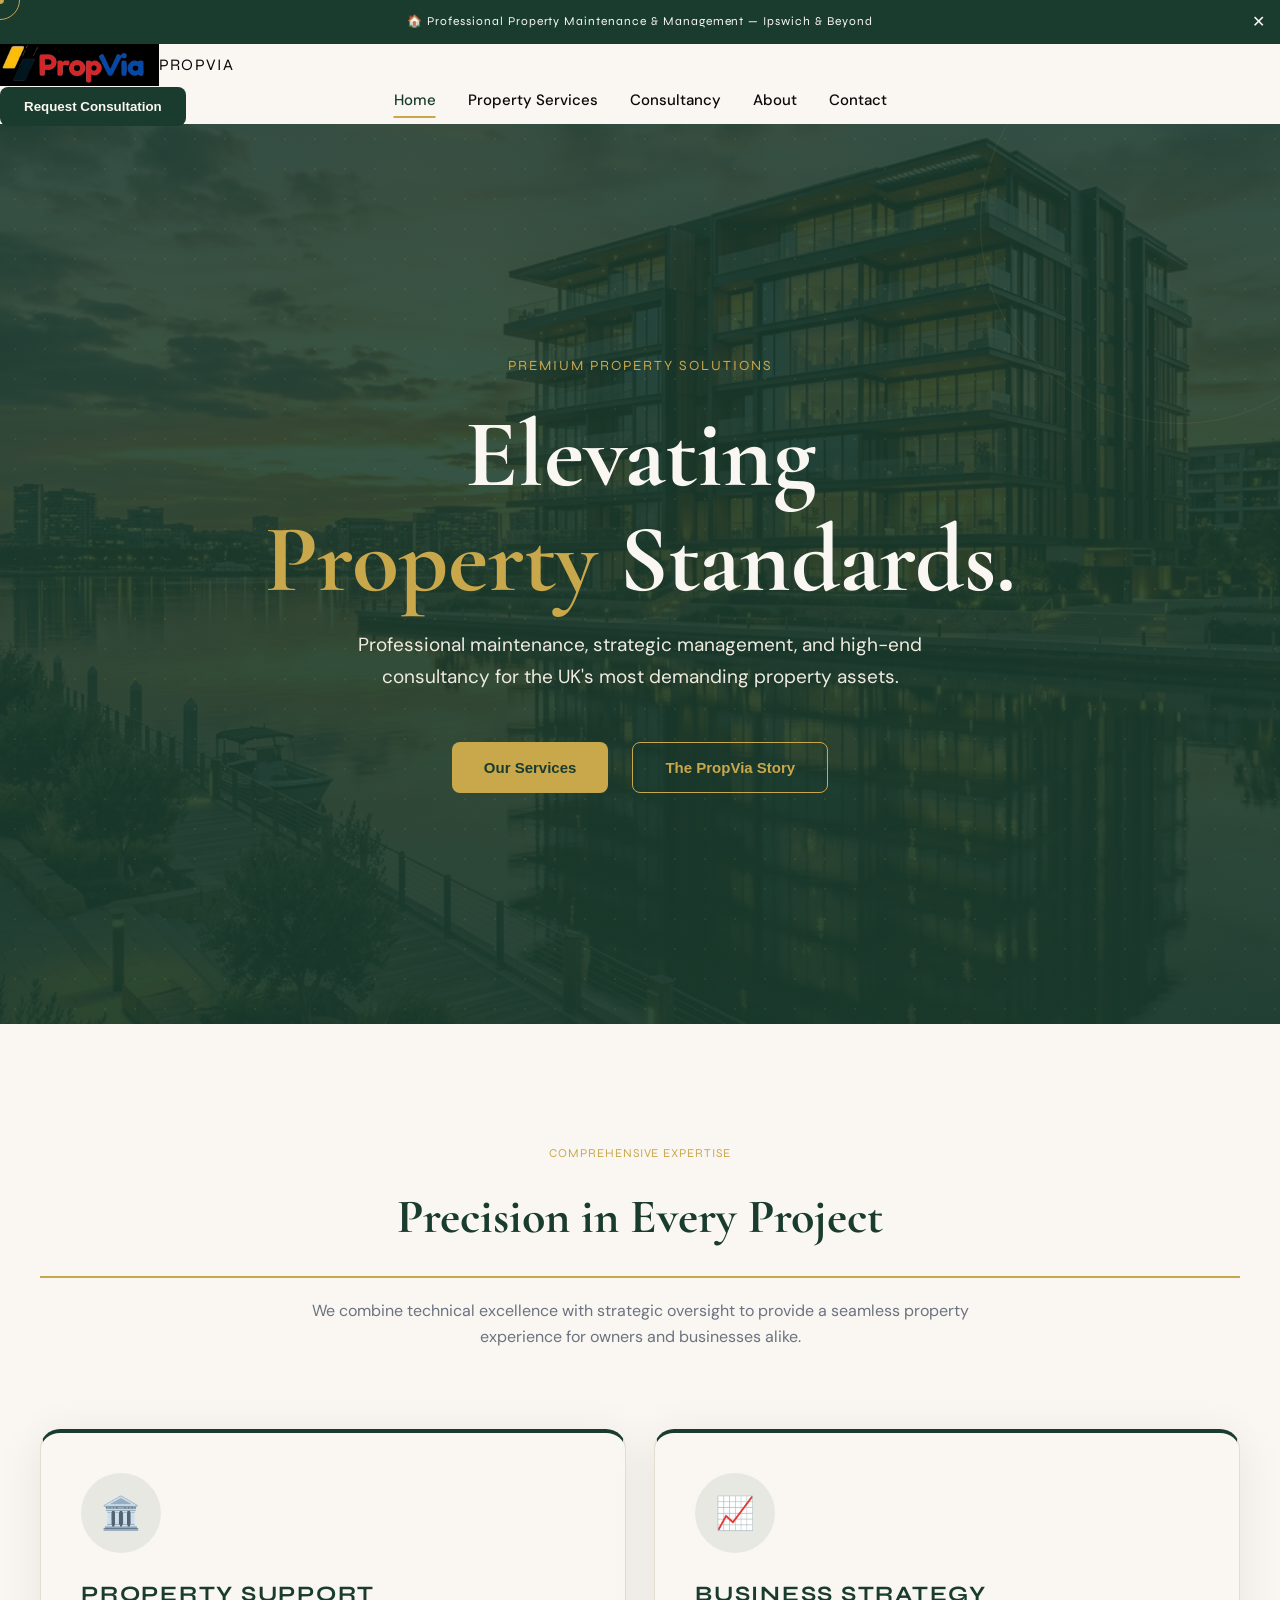
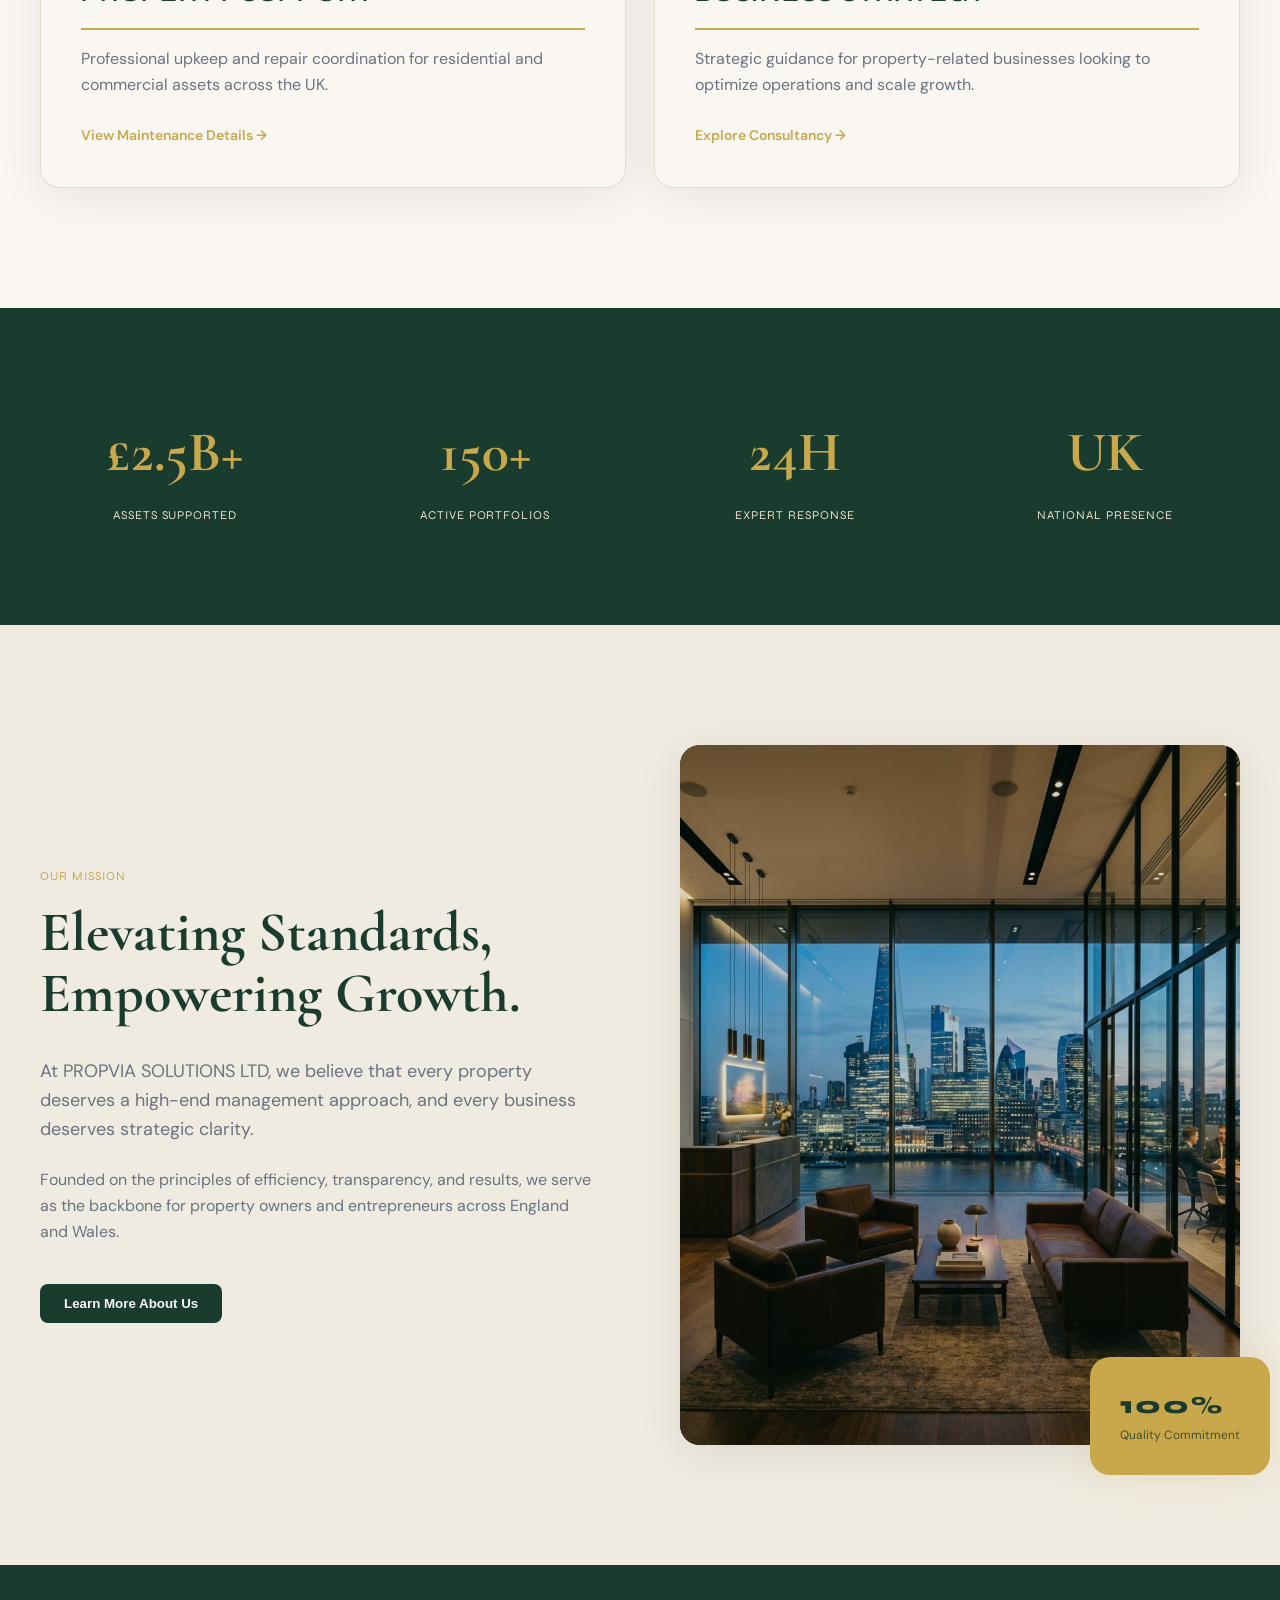
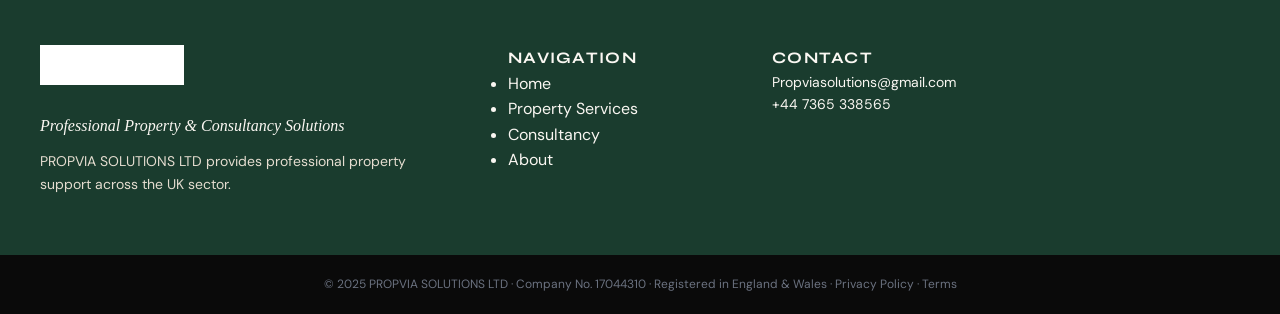
==== commit 5ec9f200: "Fix: Restored complete Home Page sections and hero background" ====
--- a/index.html
+++ b/index.html
@@ -222,65 +222,95 @@
     <main>
         <!-- HOME PAGE -->
         <section id="home" class="page active">
-            <section class="mini-hero" style="background: var(--green); height: 100vh; color: var(--cream);">
-                <div class="dot-grid"></div>
-                <div class="svg-ring"></div>
-                <div class="container reveal active" style="z-index: 1;">
+            <!-- Hero Section -->
+            <section class="mini-hero" style="height: 100vh; color: var(--cream); position: relative; overflow: hidden;">
+                <div class="dot-grid" style="z-index: 1;"></div>
+                <div class="svg-ring" style="z-index: 1;"></div>
+                <div style="position: absolute; inset: 0; background: linear-gradient(to bottom, rgba(26,60,46,0.85), rgba(26,60,46,0.92)), url('assets/hero.png'); background-size: cover; background-position: center; z-index: 0;"></div>
+                <div class="container reveal active" style="z-index: 2; position: relative;">
                     <p class="syne" style="color: var(--gold); margin-bottom: 24px; font-size: 14px; letter-spacing: 2px;">PREMIUM PROPERTY SOLUTIONS</p>
                     <h1 class="hero-title" style="font-size: clamp(3.5rem, 8vw, 6rem);">Elevating <br><span style="color: var(--gold);">Property</span> Standards.</h1>
-                    <p style="max-width: 600px; margin: 0 auto 48px; color: var(--cream-mid); font-size: 19px;">Professional maintenance, strategic management, and high-end consultancy for the UK's most demanding property assets.</p>
+                    <p style="max-width: 600px; margin: 0 auto 48px; color: var(--cream-mid); font-size: 19px; line-height: 1.7;">Professional maintenance, strategic management, and high-end consultancy for the UK's most demanding property assets.</p>
                     <div style="display: flex; gap: 24px; justify-content: center; flex-wrap: wrap;">
-                        <button class="btn-nav" style="background: var(--gold); color: var(--green);" onclick="showPage('property')">Our Services</button>
-                        <button class="btn-nav" style="background: transparent; border: 1px solid var(--gold); color: var(--gold);" onclick="showPage('about')">The PropVia Story</button>
-                    </div>
-                </div>
-            </section>
-
+                        <button class="btn-nav" style="background: var(--gold); color: var(--green); padding: 16px 32px; font-size: 15px;" onclick="showPage('property')">Our Services</button>
+                        <button class="btn-nav" style="background: transparent; border: 1px solid var(--gold); color: var(--gold); padding: 16px 32px; font-size: 15px;" onclick="showPage('about')">The PropVia Story</button>
+                    </div>
+                </div>
+            </section>
+
+            <!-- Specialized Services Highlight -->
             <section style="background: var(--cream); padding: 120px 0;">
                 <div class="container">
                     <div class="reveal" style="text-align: center; margin-bottom: 80px;">
                         <p class="syne" style="color: var(--gold); font-size: 12px; margin-bottom: 16px;">COMPREHENSIVE EXPERTISE</p>
                         <h2 class="cormorant" style="font-size: 48px; color: var(--green);">Precision in Every Project</h2>
-                        <div class="gold-rule" style="margin: 20px auto;"></div>
-                        <p style="max-width: 700px; margin: 0 auto; color: var(--grey);">We combine technical excellence with strategic oversight to provide a seamless property experience.</p>
-                    </div>
+                        <div class="gold-rule" style="margin: 20px auto; width: 60px;"></div>
+                        <p style="max-width: 700px; margin: 0 auto; color: var(--grey);">We combine technical excellence with strategic oversight to provide a seamless property experience for owners and businesses alike.</p>
+                    </div>
+
                     <div class="services-grid" style="padding: 0;">
+                        <!-- Service 1 -->
                         <div class="service-card reveal">
                             <div class="icon-wrapper"><span style="font-size: 32px;">🏛️</span></div>
                             <h3 class="syne" style="margin-top: 24px; font-size: 22px; color: var(--green);">Property Support</h3>
                             <div class="gold-rule"></div>
-                            <p style="color: var(--grey);">Professional upkeep and coordination for residential and commercial assets.</p>
-                            <a onclick="showPage('property')" style="display: block; margin-top: 20px; color: var(--gold); font-weight: 600; cursor: pointer;">Details →</a>
-                        </div>
+                            <p style="color: var(--grey); margin-bottom: 24px;">Professional upkeep and repair coordination for residential and commercial assets across the UK.</p>
+                            <a onclick="showPage('property')" style="color: var(--gold); font-weight: 600; text-decoration: none; cursor: pointer; font-size: 14px;">View Maintenance Details →</a>
+                        </div>
+                        
+                        <!-- Service 2 -->
                         <div class="service-card reveal" style="transition-delay: 0.1s;">
                             <div class="icon-wrapper"><span style="font-size: 32px;">📈</span></div>
                             <h3 class="syne" style="margin-top: 24px; font-size: 22px; color: var(--green);">Business Strategy</h3>
                             <div class="gold-rule"></div>
-                            <p style="color: var(--grey);">Strategic guidance for property businesses to optimize operations and growth.</p>
-                            <a onclick="showPage('consultancy')" style="display: block; margin-top: 20px; color: var(--gold); font-weight: 600; cursor: pointer;">Explore →</a>
-                        </div>
-                    </div>
-                </div>
-            </section>
-
+                            <p style="color: var(--grey); margin-bottom: 24px;">Strategic guidance for property-related businesses looking to optimize operations and scale growth.</p>
+                            <a onclick="showPage('consultancy')" style="color: var(--gold); font-weight: 600; text-decoration: none; cursor: pointer; font-size: 14px;">Explore Consultancy →</a>
+                        </div>
+                    </div>
+                </div>
+            </section>
+
+            <!-- Stats Section -->
             <section style="background: var(--green); padding: 100px 0; color: var(--cream);">
                 <div class="container">
                     <div style="display: grid; grid-template-columns: repeat(4, 1fr); gap: 40px; text-align: center;">
                         <div class="reveal">
-                            <h4 class="cormorant" style="font-size: 56px; color: var(--gold);">£2.5B+</h4>
+                            <h4 class="cormorant" style="font-size: 56px; color: var(--gold); margin-bottom: 8px;">£2.5B+</h4>
                             <p class="syne" style="font-size: 12px; color: var(--cream-dark);">Assets Supported</p>
                         </div>
                         <div class="reveal" style="transition-delay: 0.1s;">
-                            <h4 class="cormorant" style="font-size: 56px; color: var(--gold);">150+</h4>
+                            <h4 class="cormorant" style="font-size: 56px; color: var(--gold); margin-bottom: 8px;">150+</h4>
                             <p class="syne" style="font-size: 12px; color: var(--cream-dark);">Active Portfolios</p>
                         </div>
                         <div class="reveal" style="transition-delay: 0.2s;">
-                            <h4 class="cormorant" style="font-size: 56px; color: var(--gold);">24H</h4>
+                            <h4 class="cormorant" style="font-size: 56px; color: var(--gold); margin-bottom: 8px;">24H</h4>
                             <p class="syne" style="font-size: 12px; color: var(--cream-dark);">Expert Response</p>
                         </div>
                         <div class="reveal" style="transition-delay: 0.3s;">
-                            <h4 class="cormorant" style="font-size: 56px; color: var(--gold);">UK</h4>
+                            <h4 class="cormorant" style="font-size: 56px; color: var(--gold); margin-bottom: 8px;">UK</h4>
                             <p class="syne" style="font-size: 12px; color: var(--cream-dark);">National Presence</p>
+                        </div>
+                    </div>
+                </div>
+            </section>
+
+            <!-- Mission Preview Section -->
+            <section style="background: var(--cream-mid); padding: 120px 0;">
+                <div class="container" style="display: grid; grid-template-columns: 1fr 1fr; gap: 80px; align-items: center;">
+                    <div class="reveal">
+                        <p class="syne" style="color: var(--gold); font-size: 12px; margin-bottom: 16px;">OUR MISSION</p>
+                        <h2 class="cormorant" style="font-size: 56px; color: var(--green); line-height: 1.1; margin-bottom: 32px;">Elevating Standards, Empowering Growth.</h2>
+                        <p style="color: var(--grey); margin-bottom: 24px; font-size: 18px;">At PROPVIA SOLUTIONS LTD, we believe that every property deserves a high-end management approach, and every business deserves strategic clarity.</p>
+                        <p style="color: var(--grey); margin-bottom: 40px;">Founded on the principles of efficiency, transparency, and results, we serve as the backbone for property owners and entrepreneurs across England and Wales.</p>
+                        <button class="btn-nav" onclick="showPage('about')">Learn More About Us</button>
+                    </div>
+                    <div class="reveal" style="position: relative;">
+                        <div style="background: var(--green); width: 100%; aspect-ratio: 4/5; border-radius: 20px; overflow: hidden; box-shadow: var(--shadow);">
+                            <img src="assets/about.png" alt="Propvia Vision" style="width: 100%; height: 100%; object-fit: cover; opacity: 0.85;">
+                        </div>
+                        <div style="position: absolute; bottom: -30px; right: -30px; background: var(--gold); padding: 30px; border-radius: 20px; box-shadow: var(--glow);">
+                            <p class="syne" style="color: var(--green); font-size: 24px; font-weight: 800;">100%</p>
+                            <p style="font-size: 12px; color: var(--green); opacity: 0.8;">Quality Commitment</p>
                         </div>
                     </div>
                 </div>
@@ -439,7 +469,7 @@
                             </div>
                             <h3 class="syne" style="font-size: 18px; color: var(--green);">Business Consultancy</h3>
                             <div class="gold-rule" style="width: 32px;"></div>
-                            <p style="font-size: 14px; color: var(--grey); margin-bottom: 16px;">Strategic consultancy focused on helping your company improve operations and long-term direction.</p>
+                            <p style="font-size: 14px; color: var(--grey); margin-bottom: 16px;">Strategic consultancy focused on helping your company improve operations, performance, and direction.</p>
                             <a class="syne" style="font-size: 13px; color: var(--gold); cursor: pointer;" onclick="openModal()">Get Support →</a>
                         </div>
                         <!-- Card 2 -->
@@ -460,6 +490,36 @@
                             <h3 class="syne" style="font-size: 18px; color: var(--green);">Operational Consultancy</h3>
                             <div class="gold-rule" style="width: 32px;"></div>
                             <p style="font-size: 14px; color: var(--grey); margin-bottom: 16px;">We review your business operations and provide practical guidance to improve efficiency.</p>
+                            <a class="syne" style="font-size: 13px; color: var(--gold); cursor: pointer;" onclick="openModal()">Get Support →</a>
+                        </div>
+                        <!-- Card 4 -->
+                        <div class="consult-card reveal" style="--i:4">
+                            <div class="icon-wrapper">
+                                <svg viewBox="0 0 32 32"><rect x="12" y="12" width="8" height="8" stroke="#1A3C2E" stroke-width="2" fill="none"/><path d="M16 8 L16 4 M16 24 L16 28 M8 16 L4 16 M24 16 L28 16" stroke="#C9A84C" stroke-width="2"/></svg>
+                            </div>
+                            <h3 class="syne" style="font-size: 18px; color: var(--green);">Expansion Guidance</h3>
+                            <div class="gold-rule" style="width: 32px;"></div>
+                            <p style="font-size: 14px; color: var(--grey); margin-bottom: 16px;">Professional support for businesses planning to grow, scale, or expand operations or reach.</p>
+                            <a class="syne" style="font-size: 13px; color: var(--gold); cursor: pointer;" onclick="openModal()">Get Support →</a>
+                        </div>
+                        <!-- Card 5 -->
+                        <div class="consult-card reveal" style="--i:5">
+                            <div class="icon-wrapper">
+                                <svg viewBox="0 0 32 32"><path d="M6 24 c2-6 8-6 10-2 M14 22 c2-8 10-8 12-4 M10 26 c1-4 4-4 5-2" stroke="#C9A84C" stroke-width="2" fill="none"/></svg>
+                            </div>
+                            <h3 class="syne" style="font-size: 18px; color: var(--green);">Startup Support</h3>
+                            <div class="gold-rule" style="width: 32px;"></div>
+                            <p style="font-size: 14px; color: var(--grey); margin-bottom: 16px;">Practical guidance for entrepreneurs getting started with the right structure and support.</p>
+                            <a class="syne" style="font-size: 13px; color: var(--gold); cursor: pointer;" onclick="openModal()">Get Support →</a>
+                        </div>
+                        <!-- Card 6 -->
+                        <div class="consult-card reveal" style="--i:6">
+                            <div class="icon-wrapper">
+                                <svg viewBox="0 0 32 32"><path d="M6 14 L16 6 L26 14 v12 H6 Z" stroke="#1A3C2E" stroke-width="2" fill="none"/><circle cx="24" cy="24" r="5" stroke="#C9A84C" stroke-width="2" fill="none"/></svg>
+                            </div>
+                            <h3 class="syne" style="font-size: 18px; color: var(--green);">Sector Consultancy</h3>
+                            <div class="gold-rule" style="width: 32px;"></div>
+                            <p style="font-size: 14px; color: var(--grey); margin-bottom: 16px;">Specialist consultancy for businesses and individuals working within the UK property sector.</p>
                             <a class="syne" style="font-size: 13px; color: var(--gold); cursor: pointer;" onclick="openModal()">Get Support →</a>
                         </div>
                     </div>
@@ -490,13 +550,15 @@
             <section class="mini-hero" style="background: var(--green);">
                 <div class="dot-grid"></div>
                 <div class="svg-ring"></div>
-                <div class="container" style="z-index: 1;">
+                <div class="container" style="z-index: 1; padding-top: 120px;">
                     <div class="breadcrumb"><span onclick="showPage('home')">Home</span> › About</div>
-                    <h1 class="hero-title reveal">The PropVia Story</h1>
-                    <p class="reveal d1" style="color: var(--cream-mid); max-width: 600px; margin: 0 auto;">Dedicated to elevating property standards with precision, efficiency, and integrity.</p>
-                </div>
-            </section>
-
+                    <p class="syne reveal" style="color: var(--gold); font-size: 14px;">WHO WE ARE</p>
+                    <h1 class="hero-title reveal d1">The PropVia Story</h1>
+                    <p class="reveal d2" style="color: var(--cream-mid); max-width: 600px; margin: 16px auto; font-size: 17px;">Dedicated to elevating property standards with precision, efficiency, and integrity across the UK.</p>
+                </div>
+            </section>
+
+            <!-- Mission Section -->
             <section style="background: var(--cream); padding: 100px 0;">
                 <div class="container" style="display: grid; grid-template-columns: 1fr 1fr; gap: 80px; align-items: center;">
                     <div class="reveal">
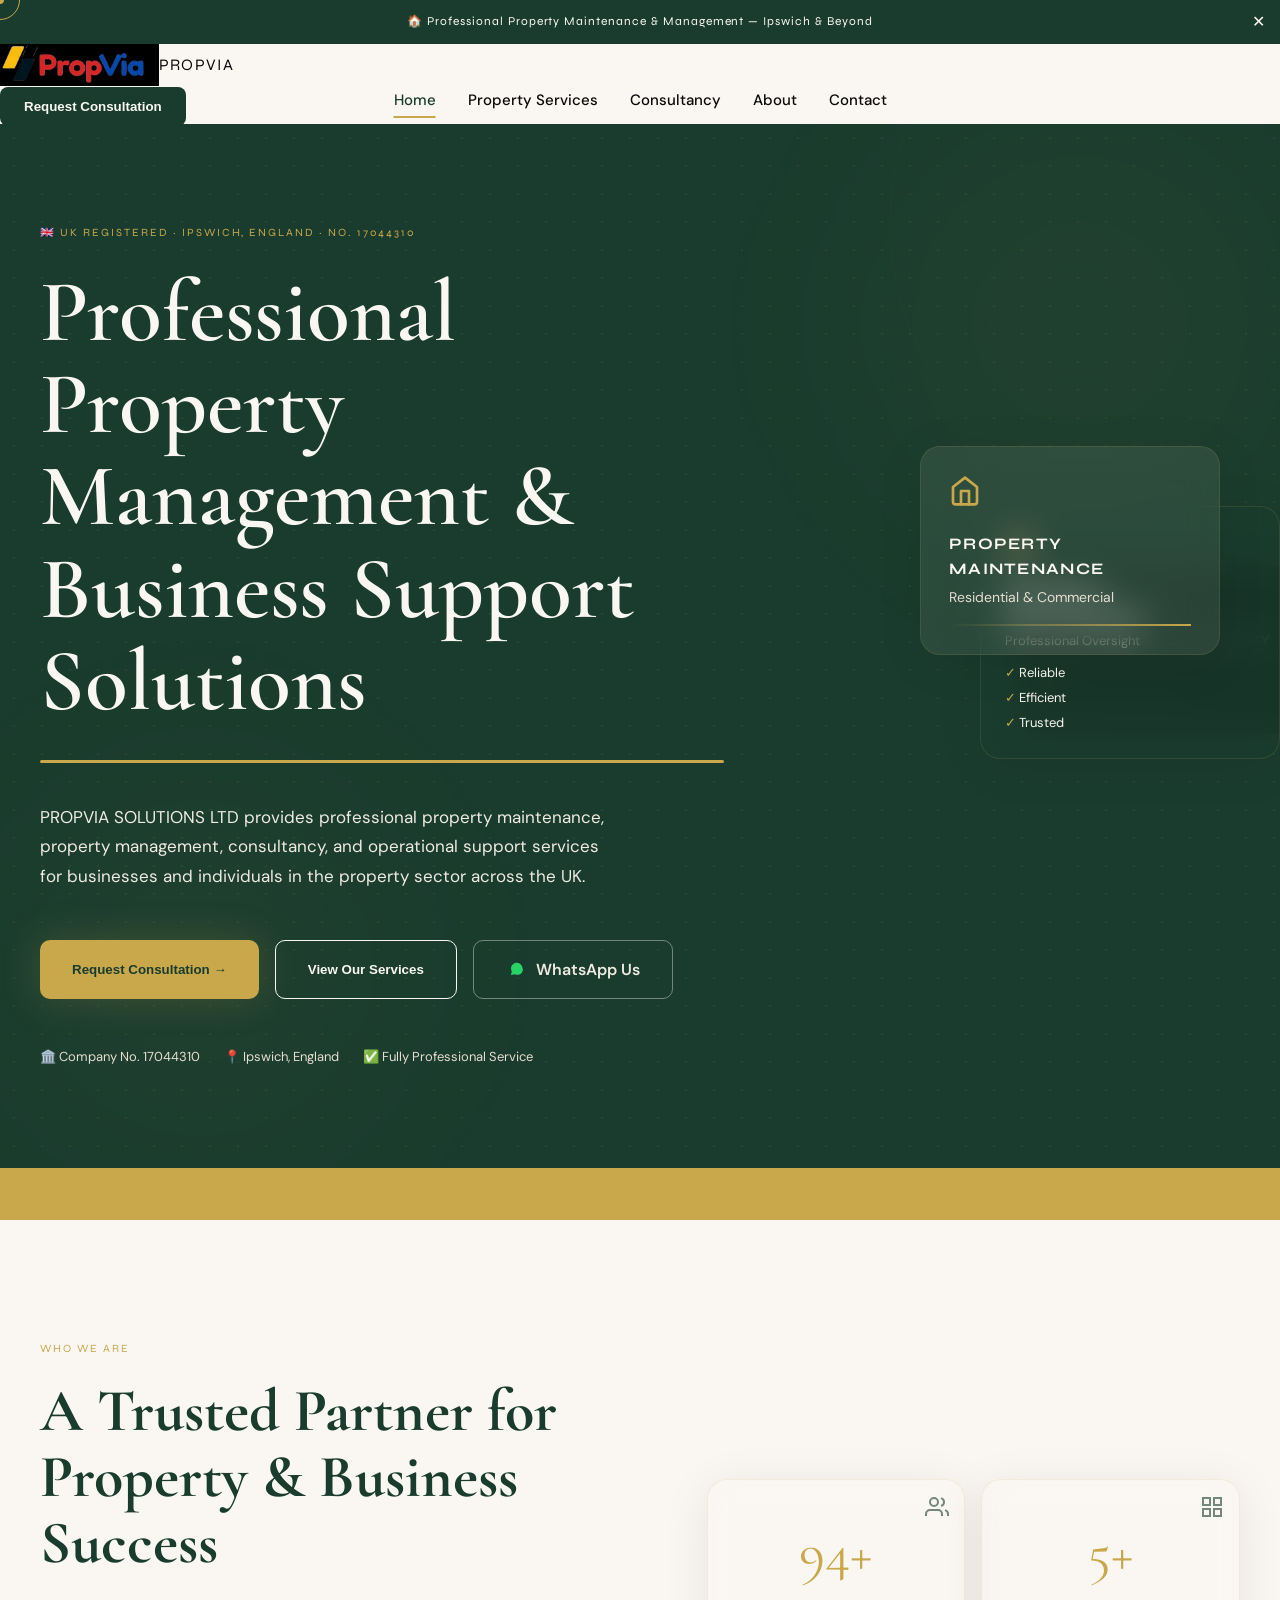
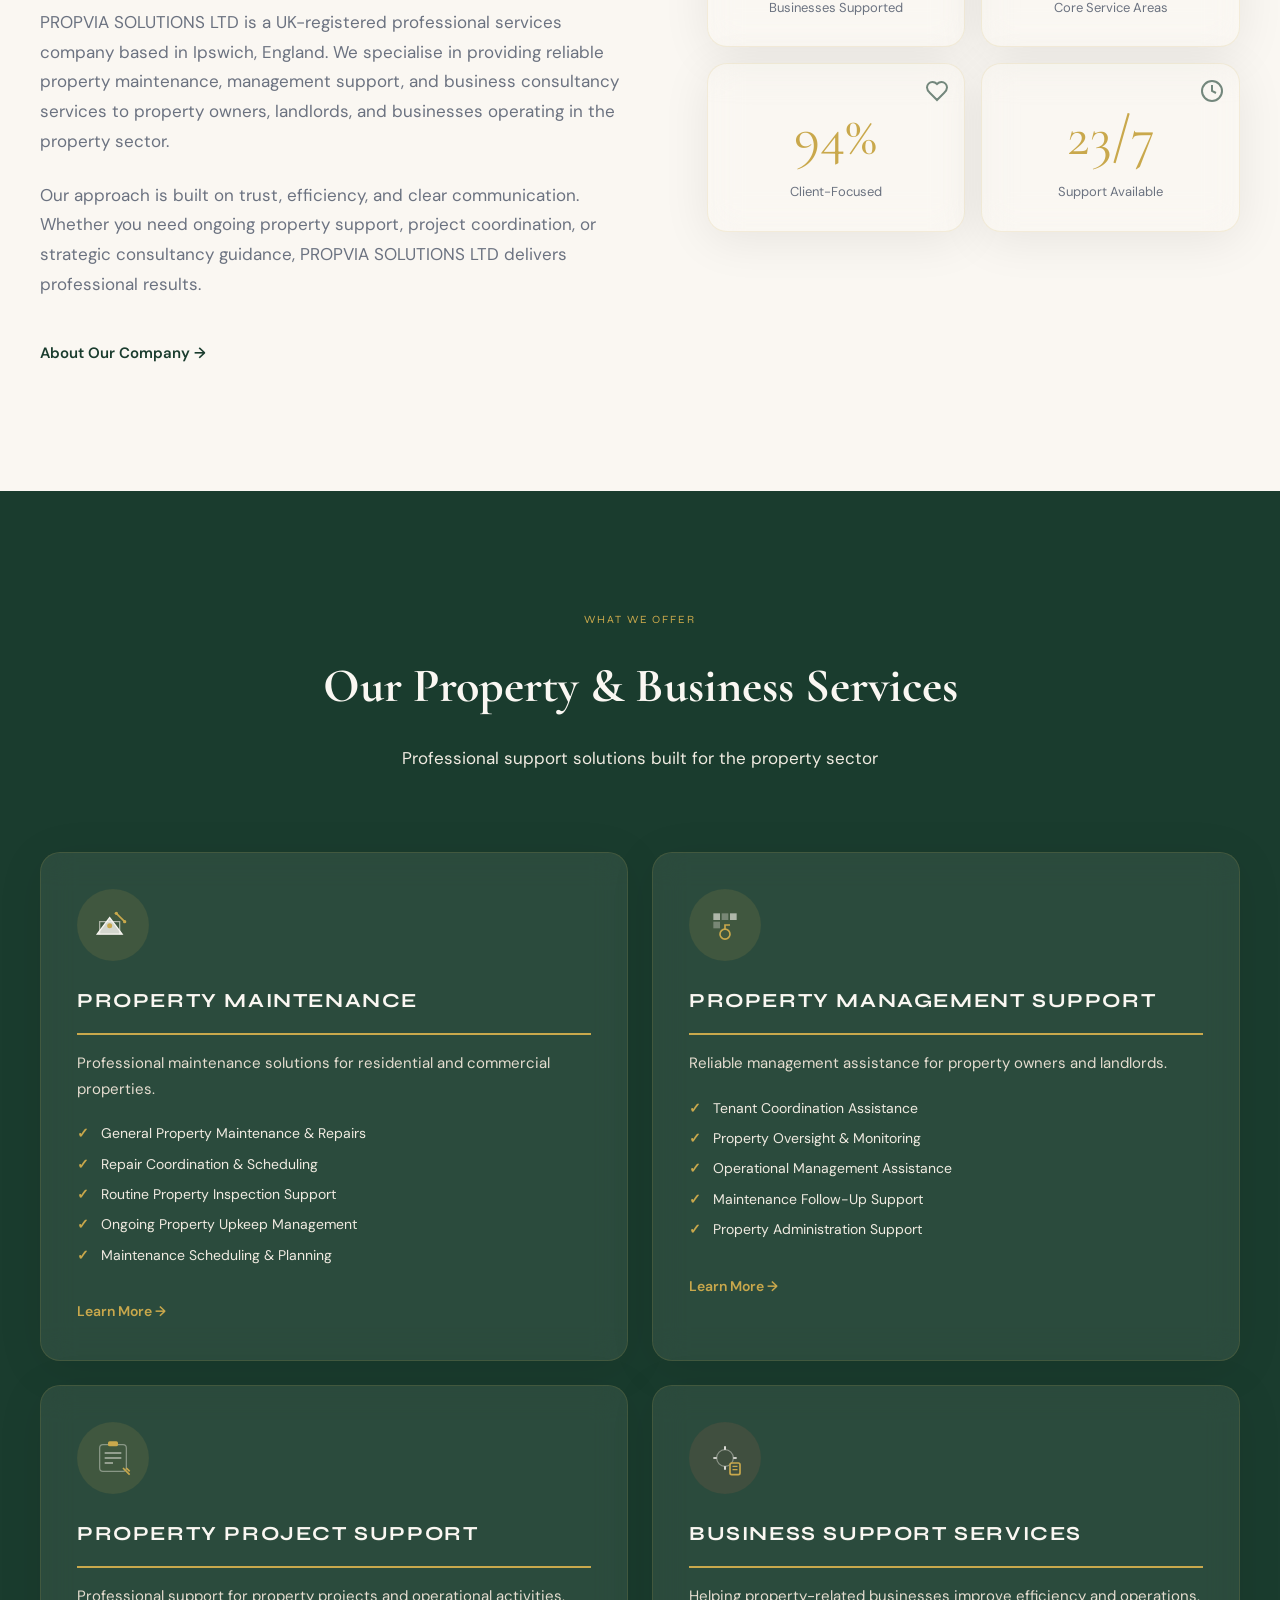
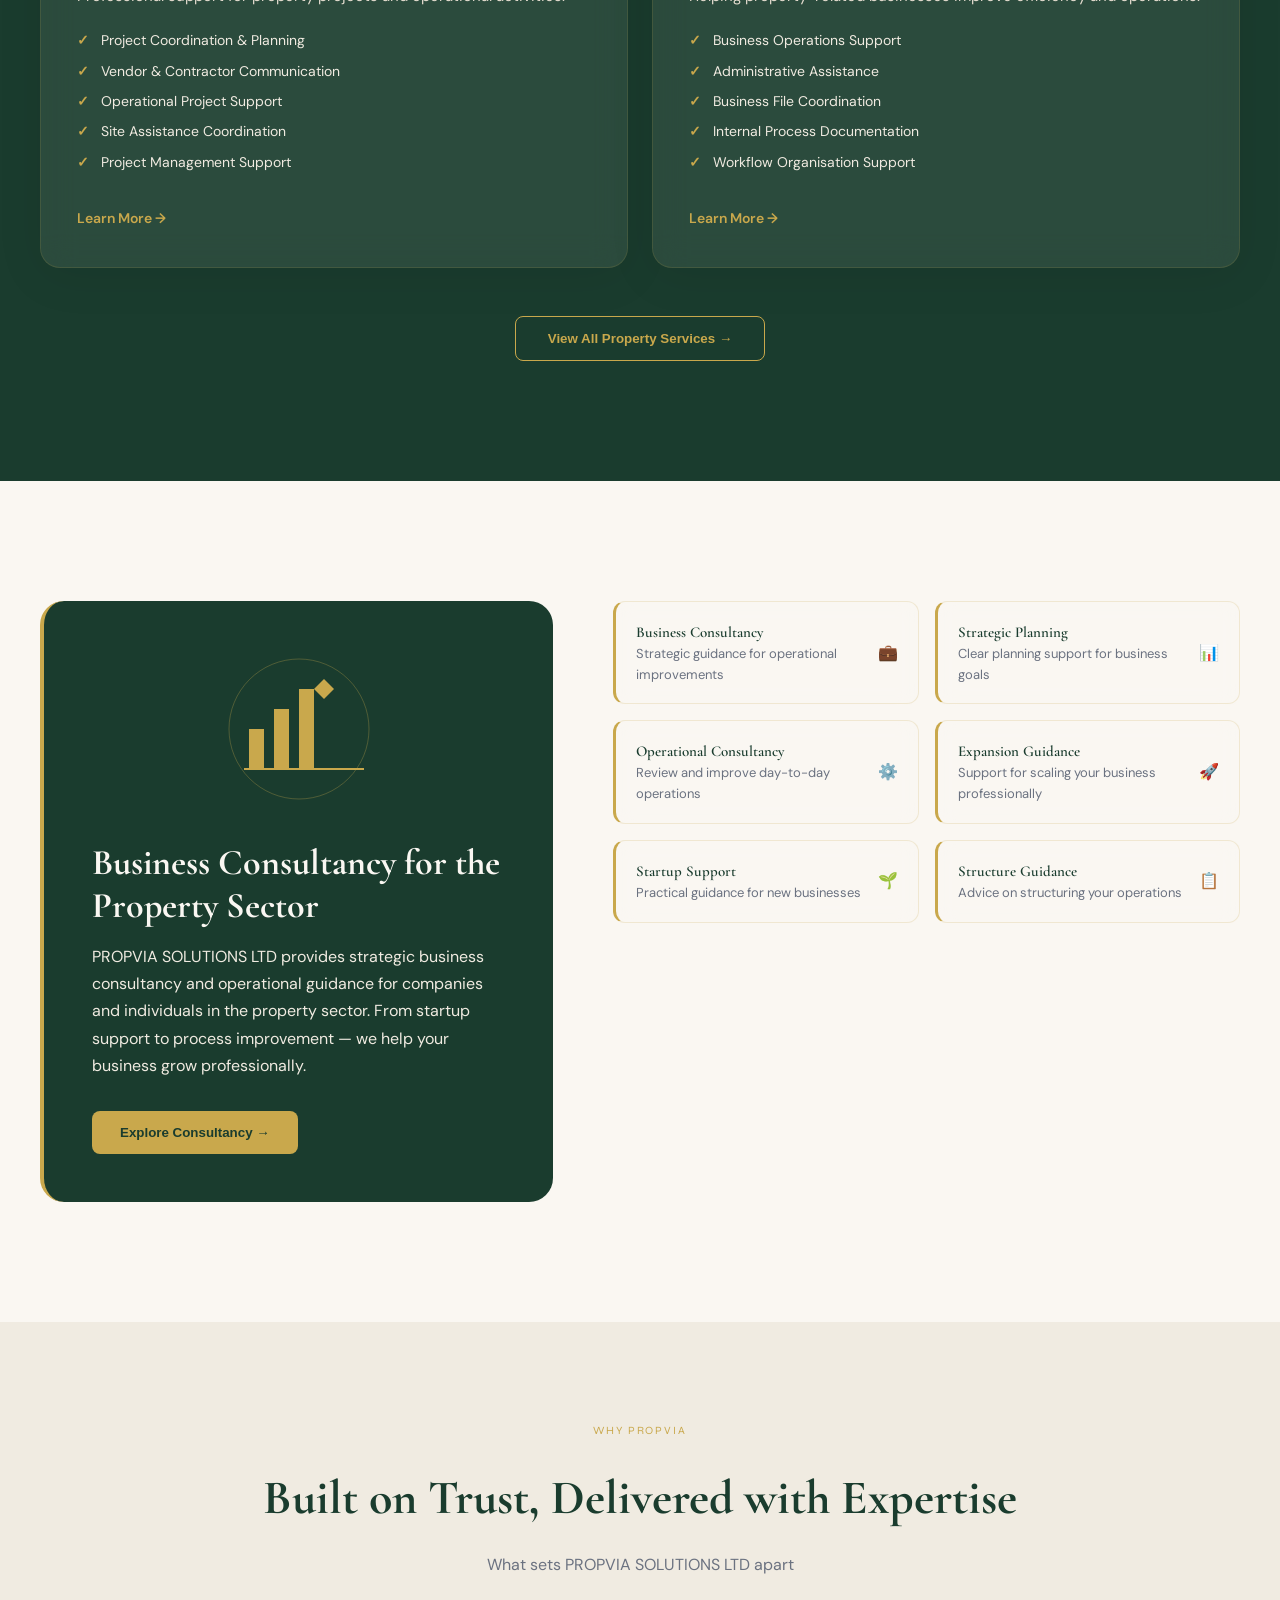
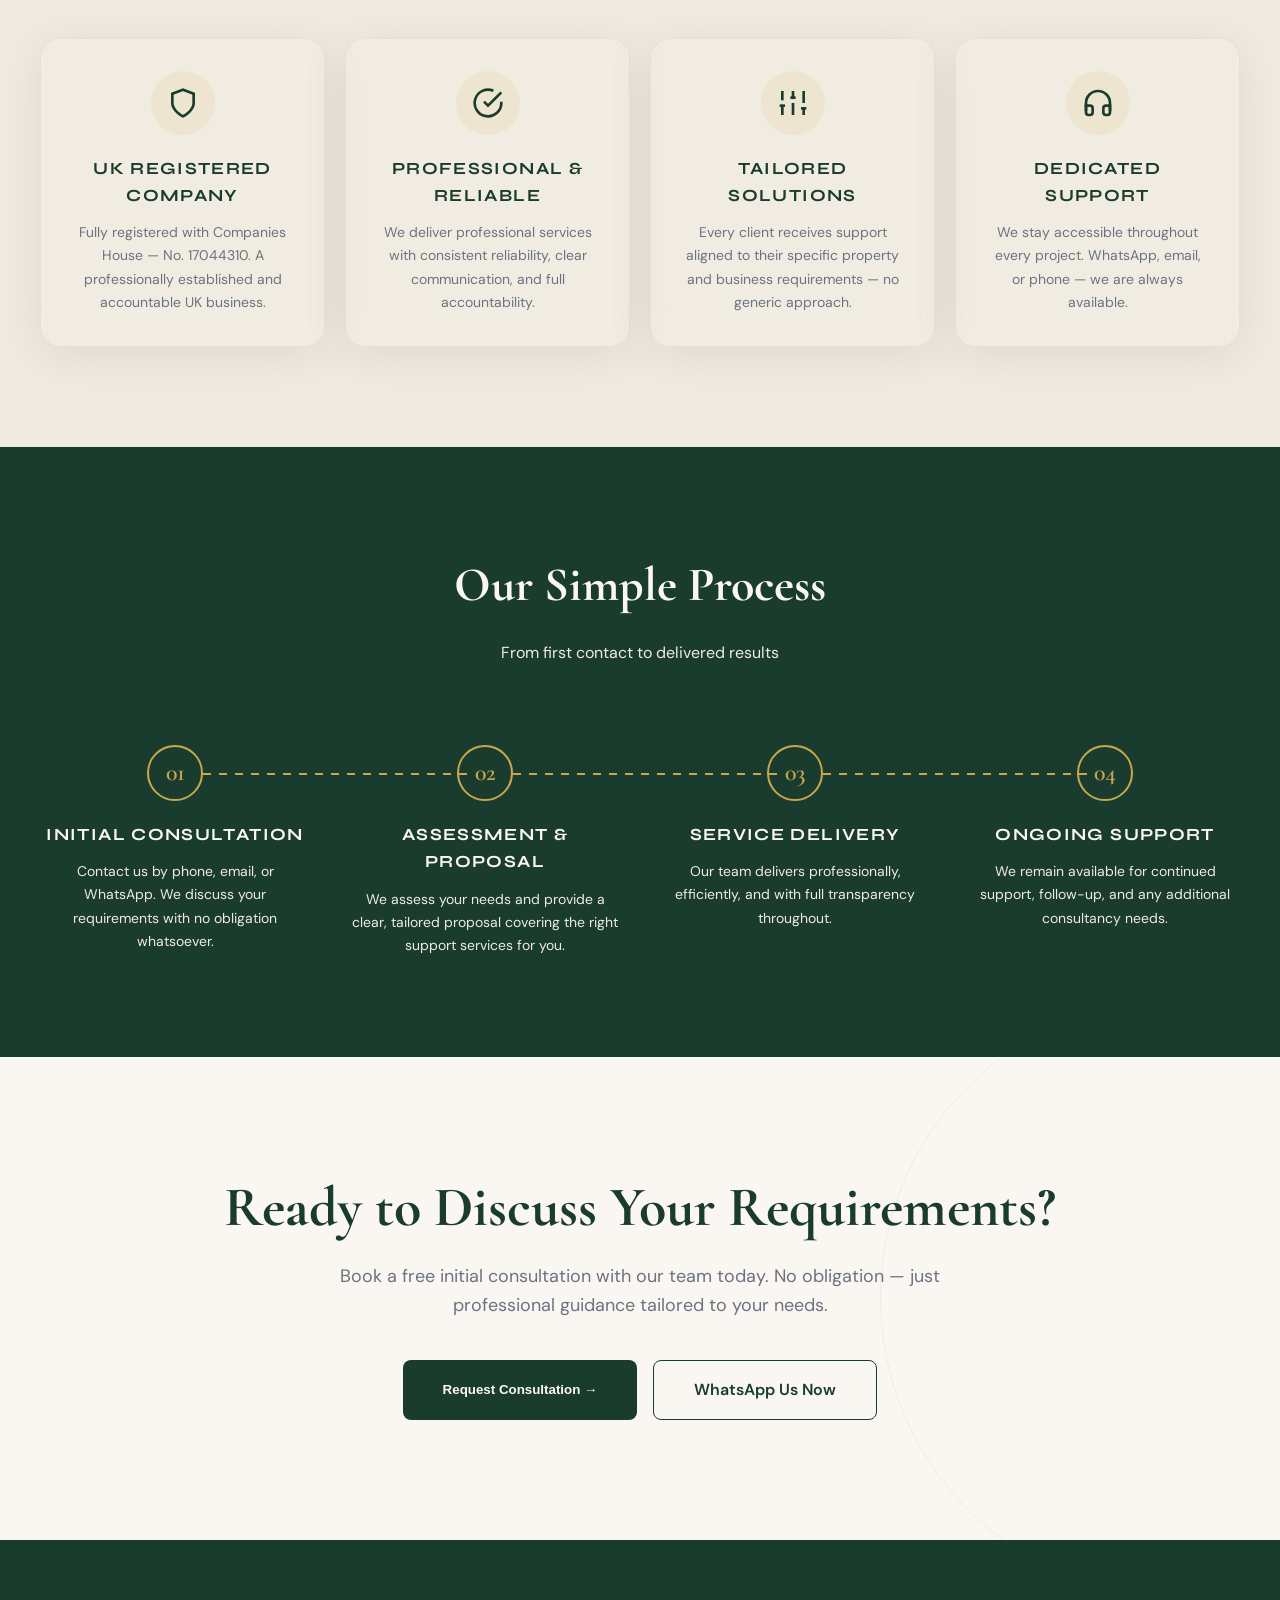
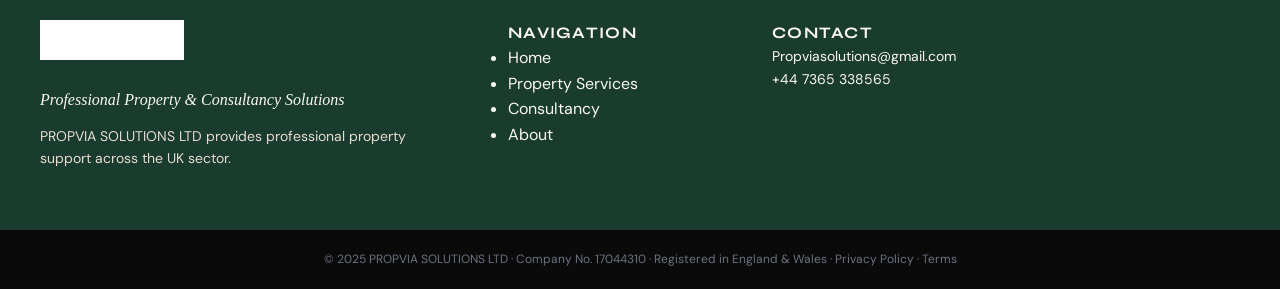
==== commit 8a11321f: "Build: Completed Segment 2 (Home Page overhaul) and removed old logo" ====
--- a/index.html
+++ b/index.html
@@ -55,10 +55,17 @@
         /* Animations */
         @keyframes shimmerGold { 0% { background-position: -200% center } 100% { background-position: 200% center } }
         @keyframes rotateSlow { from { transform: rotate(0deg) } to { transform: rotate(360deg) } }
+        @keyframes rotateReverse { from { transform: rotate(360deg) } to { transform: rotate(0deg) } }
         @keyframes cardEntrance { from { opacity: 0; transform: scale(0.95) translateY(18px) } to { opacity: 1; transform: scale(1) translateY(0) } }
         @keyframes scaleIn { from { opacity: 0; transform: scale(0.9) } to { opacity: 1; transform: scale(1) } }
         @keyframes drawLine { from { width: 0; opacity: 0 } to { width: 100%; opacity: 1 } }
         @keyframes iconBounce { 0%, 100% { transform: translateY(0) scale(1) } 40% { transform: translateY(-7px) scale(1.08) } }
+        @keyframes fadeSlideUp { from { opacity: 0; transform: translateY(30px) } to { opacity: 1; transform: translateY(0) } }
+        @keyframes wordReveal { from { opacity: 0; transform: translateY(20px) } to { opacity: 1; transform: translateY(0) } }
+        @keyframes blobDrift { 0%, 100% { transform: translate(0,0) scale(1) } 33% { transform: translate(30px,-50px) scale(1.1) } 66% { transform: translate(-20px,20px) scale(0.9) } }
+        @keyframes marqueeScroll { from { transform: translateX(0) } to { transform: translateX(-50%) } }
+        @keyframes goldPulse { 0% { box-shadow: 0 0 0 0 rgba(201,168,76,0.4) } 70% { box-shadow: 0 0 0 15px rgba(201,168,76,0) } 100% { box-shadow: 0 0 0 0 rgba(201,168,76,0) } }
+        @keyframes floatUpDown { 0%, 100% { transform: translateY(0) } 50% { transform: translateY(-15px) } }
 
         /* Global UI */
         .container { width: 100%; max-width: 1440px; margin: 0 auto; padding: 0 40px; }
@@ -151,7 +158,40 @@
         .btn-submit:hover::after { left: 100%; }
 
         /* Glass Cards */
-        .glass-card-light { background: rgba(250,247,242,0.75); border: 1px solid rgba(201,168,76,0.22); border-radius: 20px; backdrop-filter: blur(16px); -webkit-backdrop-filter: blur(16px); box-shadow: var(--shadow); transition: var(--transition); }
+        .glass-card { background: rgba(250,247,242,0.08); border: 1px solid rgba(201,168,76,0.15); border-radius: 20px; backdrop-filter: blur(16px); -webkit-backdrop-filter: blur(16px); box-shadow: var(--shadow); transition: var(--transition); }
+        .glass-card:hover { border-color: var(--gold); }
+        
+        /* Marquee */
+        .marquee-container { width: 100%; background: var(--gold); height: 52px; display: flex; align-items: center; overflow: hidden; position: relative; white-space: nowrap; }
+        .marquee-content { display: inline-flex; align-items: center; animation: marqueeScroll 30s linear infinite; padding-left: 100%; }
+        .marquee-container:hover .marquee-content { animation-play-state: paused; }
+        .marquee-item { font-family: 'Syne', sans-serif; font-size: 13px; font-weight: 700; color: var(--green); letter-spacing: 0.06em; padding: 0 20px; display: flex; align-items: center; }
+        .marquee-dot { width: 6px; height: 6px; background: var(--green); border-radius: 50%; margin: 0 16px; }
+
+        /* Specific Component Styles */
+        .hero-home { min-height: 100vh; position: relative; background: var(--green); display: flex; align-items: center; overflow: hidden; padding: 100px 0; }
+        .dot-grid-home { position: absolute; inset: 0; background-image: radial-gradient(circle, rgba(201,168,76,0.08) 1px, transparent 1px); background-size: 28px 28px; }
+        .blob { position: absolute; width: 600px; height: 600px; border-radius: 50%; filter: blur(80px); z-index: 0; pointer-events: none; }
+        
+        .word-reveal span { display: inline-block; opacity: 0; transform: translateY(20px); animation: wordReveal 0.5s ease forwards; }
+        
+        .trust-badge { display: inline-flex; align-items: center; gap: 8px; font-size: 13px; color: var(--cream-dark); }
+        
+        .card-stack-3d { position: relative; width: 320px; height: 400px; perspective: 1000px; }
+        .stack-card { position: absolute; transition: transform 0.5s cubic-bezier(0.23, 1, 0.32, 1); }
+
+        .stat-card { padding: 28px; text-align: center; position: relative; }
+        .stat-card .icon-small { position: absolute; top: 15px; right: 15px; width: 24px; height: 24px; opacity: 0.6; }
+        
+        .step-item { flex: 1; text-align: center; position: relative; z-index: 1; }
+        .step-number { width: 56px; height: 56px; border: 2px solid var(--gold); border-radius: 50%; margin: 0 auto 20px; display: flex; align-items: center; justify-content: center; font-family: 'Cormorant Garamond', serif; font-size: 24px; font-weight: 600; color: var(--gold); }
+        .step-line { position: absolute; top: 28px; left: calc(50% + 28px); width: calc(100% - 56px); height: 2px; background: repeating-linear-gradient(to right, var(--gold) 0 8px, transparent 8px 16px); z-index: 0; }
+        
+        @media (max-width: 767px) {
+            .hero-home { padding: 80px 0; min-height: auto; }
+            .card-stack-3d { display: none; }
+            .step-line { display: none; }
+        }
 
         /* Footer */
         footer { background: var(--green); color: var(--cream); padding: 80px 0 0; }
@@ -220,101 +260,480 @@
     </div>
 
     <main>
-        <!-- HOME PAGE -->
+        <!-- HOME PAGE (Segment 2) -->
         <section id="home" class="page active">
-            <!-- Hero Section -->
-            <section class="mini-hero" style="height: 100vh; color: var(--cream); position: relative; overflow: hidden;">
-                <div class="dot-grid" style="z-index: 1;"></div>
-                <div class="svg-ring" style="z-index: 1;"></div>
-                <div style="position: absolute; inset: 0; background: linear-gradient(to bottom, rgba(26,60,46,0.85), rgba(26,60,46,0.92)), url('assets/hero.png'); background-size: cover; background-position: center; z-index: 0;"></div>
-                <div class="container reveal active" style="z-index: 2; position: relative;">
-                    <p class="syne" style="color: var(--gold); margin-bottom: 24px; font-size: 14px; letter-spacing: 2px;">PREMIUM PROPERTY SOLUTIONS</p>
-                    <h1 class="hero-title" style="font-size: clamp(3.5rem, 8vw, 6rem);">Elevating <br><span style="color: var(--gold);">Property</span> Standards.</h1>
-                    <p style="max-width: 600px; margin: 0 auto 48px; color: var(--cream-mid); font-size: 19px; line-height: 1.7;">Professional maintenance, strategic management, and high-end consultancy for the UK's most demanding property assets.</p>
-                    <div style="display: flex; gap: 24px; justify-content: center; flex-wrap: wrap;">
-                        <button class="btn-nav" style="background: var(--gold); color: var(--green); padding: 16px 32px; font-size: 15px;" onclick="showPage('property')">Our Services</button>
-                        <button class="btn-nav" style="background: transparent; border: 1px solid var(--gold); color: var(--gold); padding: 16px 32px; font-size: 15px;" onclick="showPage('about')">The PropVia Story</button>
-                    </div>
-                </div>
-            </section>
-
-            <!-- Specialized Services Highlight -->
+            
+            <!-- SECTION 1: HERO -->
+            <section class="hero-home">
+                <!-- Background Elements -->
+                <div class="dot-grid-home"></div>
+                <div class="blob" style="background: radial-gradient(circle, rgba(201,168,76,0.06) 0%, transparent 70%); top: -100px; right: -100px; animation: blobDrift 20s infinite;"></div>
+                <div class="blob" style="background: radial-gradient(circle, rgba(201,168,76,0.04) 0%, transparent 70%); bottom: -100px; left: -100px; animation: blobDrift 28s infinite reverse;"></div>
+                
+                <!-- Desktop Only SVG Rings -->
+                <svg class="stack-card" style="width: 600px; height: 600px; top: -200px; right: -200px; z-index: 0; animation: rotateSlow 60s linear infinite; pointer-events: none; opacity: 0.5;">
+                    <circle cx="300" cy="300" r="290" fill="none" stroke="rgba(201,168,76,0.06)" stroke-width="1" />
+                </svg>
+                <svg class="stack-card" style="width: 400px; height: 400px; bottom: -150px; left: -150px; z-index: 0; animation: rotateReverse 80s linear infinite; pointer-events: none; opacity: 0.4;">
+                    <circle cx="200" cy="200" r="190" fill="none" stroke="rgba(201,168,76,0.04)" stroke-width="1" />
+                </svg>
+
+                <div class="container" style="position: relative; z-index: 1;">
+                    <div style="display: grid; grid-template-columns: 1.5fr 1fr; gap: 60px; align-items: center;">
+                        
+                        <!-- Left Column: Content -->
+                        <div class="hero-left">
+                            <p class="syne" style="color: var(--gold); font-size: 11px; letter-spacing: 0.18em; margin-bottom: 24px; animation: fadeSlideUp 0.6s ease both 0.2s;">
+                                🇬🇧 UK REGISTERED · IPSWICH, ENGLAND · NO. 17044310
+                            </p>
+                            
+                            <h1 class="cormorant word-reveal" id="hero-title" style="font-size: clamp(44px, 8vw, 88px); color: var(--cream); font-weight: 600; line-height: 1.05; margin-bottom: 32px;">
+                                Professional Property Management & Business Support Solutions
+                            </h1>
+                            
+                            <div style="width: 80px; height: 3px; background: var(--gold); border-radius: 2px; margin-bottom: 40px; animation: drawLine 0.5s ease both 0.9s;"></div>
+                            
+                            <p style="font-family: 'DM Sans', sans-serif; font-size: 17px; color: var(--cream-mid); line-height: 1.75; max-width: 580px; margin-bottom: 48px; animation: fadeSlideUp 0.6s ease both 1.0s;">
+                                PROPVIA SOLUTIONS LTD provides professional property maintenance, property management, consultancy, and operational support services for businesses and individuals in the property sector across the UK.
+                            </p>
+                            
+                            <div class="hero-btns" style="display: flex; gap: 16px; flex-wrap: wrap; margin-bottom: 48px;">
+                                <button class="btn-nav" style="background: var(--gold); color: var(--green); padding: 16px 32px; border-radius: 10px; animation: fadeSlideUp 0.6s ease both 1.2s; box-shadow: var(--glow);" onclick="openModal()">
+                                    Request Consultation →
+                                </button>
+                                <button class="btn-nav" style="background: transparent; border: 1.5px solid var(--cream); color: var(--cream); padding: 16px 32px; border-radius: 10px; animation: fadeSlideUp 0.6s ease both 1.35s;" onclick="showPage('property')">
+                                    View Our Services
+                                </button>
+                                <a href="https://wa.me/447365338565" class="btn-nav" style="background: transparent; border: 1.5px solid rgba(250,247,242,0.4); color: var(--cream-mid); padding: 16px 32px; border-radius: 10px; animation: fadeSlideUp 0.6s ease both 1.5s; text-decoration: none; display: flex; align-items: center; gap: 10px;">
+                                    <svg width="20" height="20" viewBox="0 0 24 24" fill="#25D366"><path d="M12.031 6.172c-2.285 0-4.141 1.856-4.141 4.141 0 2.285 1.856 4.141 4.141 4.141 2.285 0 4.141-1.856 4.141-4.141 0-2.285-1.856-4.141-4.141-4.141zm7.747 3.905c-.135-3.607-3.036-6.508-6.643-6.643-3.881-.146-7.115 2.983-7.115 6.813 0 1.241.33 2.403.905 3.412L5.93 18.062l4.437-.996c.943.493 2.013.774 3.149.774 3.83 0 6.959-3.234 6.813-7.115z"/></svg>
+                                    WhatsApp Us
+                                </a>
+                            </div>
+                            
+                            <div class="trust-badges-row" style="display: flex; gap: 24px; flex-wrap: wrap; animation: fadeSlideUp 0.6s ease both 1.7s;">
+                                <div class="trust-badge">🏛️ Company No. 17044310</div>
+                                <div class="trust-badge">📍 Ipswich, England</div>
+                                <div class="trust-badge">✅ Fully Professional Service</div>
+                            </div>
+                        </div>
+                        
+                        <!-- Right Column: 3D Stack (Desktop Only) -->
+                        <div class="hero-right" style="display: flex; justify-content: flex-end;">
+                            <div class="card-stack-3d" id="hero-3d-stack">
+                                <!-- Card 1 -->
+                                <div class="stack-card glass-card" style="z-index: 3; padding: 28px; width: 300px; animation: floatUpDown 3s ease-in-out infinite;">
+                                    <div style="color: var(--gold); margin-bottom: 16px;">
+                                        <svg width="32" height="32" viewBox="0 0 24 24" fill="none" stroke="currentColor" stroke-width="2" stroke-linecap="round" stroke-linejoin="round"><path d="m3 9 9-7 9 7v11a2 2 0 0 1-2 2H5a2 2 0 0 1-2-2z"/><polyline points="9 22 9 12 15 12 15 22"/></svg>
+                                    </div>
+                                    <h4 class="syne" style="font-size: 16px; color: var(--cream); margin-bottom: 4px;">Property Maintenance</h4>
+                                    <p style="font-size: 14px; color: var(--cream-dark); margin-bottom: 16px;">Residential & Commercial</p>
+                                    <div style="width: 100%; height: 2px; background: linear-gradient(90deg, transparent, var(--gold), transparent); background-size: 200% 100%; animation: shimmerGold 2s infinite;"></div>
+                                </div>
+                                
+                                <!-- Card 2 -->
+                                <div class="stack-card glass-card" style="z-index: 2; padding: 24px; width: 300px; top: 60px; right: -40px; background: rgba(26,60,46,0.85); animation: floatUpDown 3s ease-in-out infinite 0.6s;">
+                                    <div style="color: var(--gold); margin-bottom: 12px;">
+                                        <svg width="28" height="28" viewBox="0 0 24 24" fill="none" stroke="currentColor" stroke-width="2" stroke-linecap="round" stroke-linejoin="round"><rect x="4" y="2" width="16" height="20" rx="2" ry="2"/><path d="M9 22v-4h6v4"/><path d="M8 6h.01"/><path d="M16 6h.01"/><path d="M8 10h.01"/><path d="M16 10h.01"/><path d="M8 14h.01"/><path d="M16 14h.01"/></svg>
+                                    </div>
+                                    <h4 class="syne" style="font-size: 15px; color: var(--cream); margin-bottom: 4px;">Property Management</h4>
+                                    <p style="font-size: 13px; color: var(--cream-dark); margin-bottom: 12px;">Professional Oversight</p>
+                                    <div style="display: flex; flex-direction: column; gap: 4px;">
+                                        <div style="font-size: 13px; color: var(--cream);"><span style="color: var(--gold);">✓</span> Reliable</div>
+                                        <div style="font-size: 13px; color: var(--cream);"><span style="color: var(--gold);">✓</span> Efficient</div>
+                                        <div style="font-size: 13px; color: var(--cream);"><span style="color: var(--gold);">✓</span> Trusted</div>
+                                    </div>
+                                </div>
+                                
+                                <!-- Card 3 -->
+                                <div class="stack-card" style="z-index: 1; padding: 20px; width: 300px; top: 120px; right: -80px; background: var(--black); border-radius: 12px; border: 1px solid rgba(201,168,76,0.2); animation: floatUpDown 3s ease-in-out infinite 1.2s;">
+                                    <div style="color: var(--gold); margin-bottom: 10px;">
+                                        <svg width="24" height="24" viewBox="0 0 24 24" fill="none" stroke="currentColor" stroke-width="2" stroke-linecap="round" stroke-linejoin="round"><rect x="2" y="7" width="20" height="14" rx="2" ry="2"/><path d="M16 21V5a2 2 0 0 0-2-2h-4a2 2 0 0 0-2 2v16"/></svg>
+                                    </div>
+                                    <h4 class="syne" style="font-size: 14px; color: var(--cream); margin-bottom: 8px;">Business Consultancy</h4>
+                                    <div class="cormorant" style="font-size: 32px; color: var(--gold); line-height: 1;"><span class="counter" data-target="100">0</span>+</div>
+                                    <p style="font-size: 11px; color: var(--grey); text-transform: uppercase; letter-spacing: 0.1em; margin-top: 4px;">Businesses Supported</p>
+                                </div>
+                            </div>
+                        </div>
+                        
+                    </div>
+                </div>
+            </section>
+
+            <!-- SECTION 2: TRUST MARQUEE -->
+            <div class="marquee-container">
+                <div class="marquee-content">
+                    <div class="marquee-item">Property Maintenance</div><div class="marquee-dot"></div>
+                    <div class="marquee-item">Property Management</div><div class="marquee-dot"></div>
+                    <div class="marquee-item">Business Consultancy</div><div class="marquee-dot"></div>
+                    <div class="marquee-item">Project Support</div><div class="marquee-dot"></div>
+                    <div class="marquee-item">Growth Support</div><div class="marquee-dot"></div>
+                    <div class="marquee-item">Documentation Assistance</div><div class="marquee-dot"></div>
+                    <div class="marquee-item">Ipswich, England</div><div class="marquee-dot"></div>
+                    <div class="marquee-item">UK Registered</div><div class="marquee-dot"></div>
+                    <div class="marquee-item">Company No. 17044310</div><div class="marquee-dot"></div>
+                    <div class="marquee-item">Operational Excellence</div><div class="marquee-dot"></div>
+                    <div class="marquee-item">Professional Services</div><div class="marquee-dot"></div>
+                    <!-- Repeat for seamless loop -->
+                    <div class="marquee-item">Property Maintenance</div><div class="marquee-dot"></div>
+                    <div class="marquee-item">Property Management</div><div class="marquee-dot"></div>
+                    <div class="marquee-item">Business Consultancy</div><div class="marquee-dot"></div>
+                    <div class="marquee-item">Project Support</div><div class="marquee-dot"></div>
+                    <div class="marquee-item">Growth Support</div><div class="marquee-dot"></div>
+                    <div class="marquee-item">Documentation Assistance</div><div class="marquee-dot"></div>
+                    <div class="marquee-item">Ipswich, England</div><div class="marquee-dot"></div>
+                    <div class="marquee-item">UK Registered</div><div class="marquee-dot"></div>
+                    <div class="marquee-item">Company No. 17044310</div><div class="marquee-dot"></div>
+                    <div class="marquee-item">Operational Excellence</div><div class="marquee-dot"></div>
+                    <div class="marquee-item">Professional Services</div><div class="marquee-dot"></div>
+                </div>
+            </div>
+
+            <!-- SECTION 3: COMPANY INTRODUCTION -->
             <section style="background: var(--cream); padding: 120px 0;">
                 <div class="container">
-                    <div class="reveal" style="text-align: center; margin-bottom: 80px;">
-                        <p class="syne" style="color: var(--gold); font-size: 12px; margin-bottom: 16px;">COMPREHENSIVE EXPERTISE</p>
-                        <h2 class="cormorant" style="font-size: 48px; color: var(--green);">Precision in Every Project</h2>
-                        <div class="gold-rule" style="margin: 20px auto; width: 60px;"></div>
-                        <p style="max-width: 700px; margin: 0 auto; color: var(--grey);">We combine technical excellence with strategic oversight to provide a seamless property experience for owners and businesses alike.</p>
-                    </div>
-
-                    <div class="services-grid" style="padding: 0;">
-                        <!-- Service 1 -->
-                        <div class="service-card reveal">
-                            <div class="icon-wrapper"><span style="font-size: 32px;">🏛️</span></div>
-                            <h3 class="syne" style="margin-top: 24px; font-size: 22px; color: var(--green);">Property Support</h3>
-                            <div class="gold-rule"></div>
-                            <p style="color: var(--grey); margin-bottom: 24px;">Professional upkeep and repair coordination for residential and commercial assets across the UK.</p>
-                            <a onclick="showPage('property')" style="color: var(--gold); font-weight: 600; text-decoration: none; cursor: pointer; font-size: 14px;">View Maintenance Details →</a>
+                    <div style="display: grid; grid-template-columns: 1.1fr 1fr; gap: 80px; align-items: center;">
+                        <div class="intro-left">
+                            <p class="syne reveal" style="color: var(--gold); font-size: 11px; letter-spacing: 0.18em; margin-bottom: 20px;">WHO WE ARE</p>
+                            <h2 class="cormorant reveal d1" style="font-size: clamp(34px, 5vw, 60px); color: var(--green); line-height: 1.1; margin-bottom: 32px;">
+                                A Trusted Partner for Property & Business Success
+                            </h2>
+                            <p class="reveal d2" style="font-size: 17px; color: var(--grey); line-height: 1.75; margin-bottom: 24px;">
+                                PROPVIA SOLUTIONS LTD is a UK-registered professional services company based in Ipswich, England. We specialise in providing reliable property maintenance, management support, and business consultancy services to property owners, landlords, and businesses operating in the property sector.
+                            </p>
+                            <p class="reveal d3" style="font-size: 17px; color: var(--grey); line-height: 1.75; margin-bottom: 40px;">
+                                Our approach is built on trust, efficiency, and clear communication. Whether you need ongoing property support, project coordination, or strategic consultancy guidance, PROPVIA SOLUTIONS LTD delivers professional results.
+                            </p>
+                            <a onclick="showPage('about')" class="reveal d4" style="font-family: 'DM Sans', sans-serif; font-size: 15px; color: var(--green); font-weight: 600; text-decoration: none; display: inline-flex; align-items: center; gap: 8px; border-bottom: 2px solid transparent; transition: 0.3s; padding-bottom: 4px;">
+                                About Our Company →
+                            </a>
                         </div>
                         
-                        <!-- Service 2 -->
-                        <div class="service-card reveal" style="transition-delay: 0.1s;">
-                            <div class="icon-wrapper"><span style="font-size: 32px;">📈</span></div>
-                            <h3 class="syne" style="margin-top: 24px; font-size: 22px; color: var(--green);">Business Strategy</h3>
-                            <div class="gold-rule"></div>
-                            <p style="color: var(--grey); margin-bottom: 24px;">Strategic guidance for property-related businesses looking to optimize operations and scale growth.</p>
-                            <a onclick="showPage('consultancy')" style="color: var(--gold); font-weight: 600; text-decoration: none; cursor: pointer; font-size: 14px;">Explore Consultancy →</a>
-                        </div>
-                    </div>
-                </div>
-            </section>
-
-            <!-- Stats Section -->
-            <section style="background: var(--green); padding: 100px 0; color: var(--cream);">
+                        <div class="intro-right">
+                            <div style="display: grid; grid-template-columns: 1fr 1fr; gap: 16px;">
+                                <div class="glass-card stat-card reveal d1">
+                                    <div class="icon-small"><svg width="24" height="24" viewBox="0 0 24 24" fill="none" stroke="var(--green)" stroke-width="2"><path d="M17 21v-2a4 4 0 0 0-4-4H5a4 4 0 0 0-4 4v2"/><circle cx="9" cy="7" r="4"/><path d="M23 21v-2a4 4 0 0 0-3-3.87"/><path d="M16 3.13a4 4 0 0 1 0 7.75"/></svg></div>
+                                    <div class="cormorant" style="font-size: 56px; color: var(--gold);"><span class="counter" data-target="100">0</span>+</div>
+                                    <p style="font-size: 13px; color: var(--grey);">Businesses Supported</p>
+                                </div>
+                                <div class="glass-card stat-card reveal d2">
+                                    <div class="icon-small"><svg width="24" height="24" viewBox="0 0 24 24" fill="none" stroke="var(--green)" stroke-width="2"><rect x="3" y="3" width="7" height="7"/><rect x="14" y="3" width="7" height="7"/><rect x="14" y="14" width="7" height="7"/><rect x="3" y="14" width="7" height="7"/></svg></div>
+                                    <div class="cormorant" style="font-size: 56px; color: var(--gold);"><span class="counter" data-target="5">0</span>+</div>
+                                    <p style="font-size: 13px; color: var(--grey);">Core Service Areas</p>
+                                </div>
+                                <div class="glass-card stat-card reveal d3">
+                                    <div class="icon-small"><svg width="24" height="24" viewBox="0 0 24 24" fill="none" stroke="var(--green)" stroke-width="2"><path d="M19 14c1.49-1.46 3-3.21 3-5.5A5.5 5.5 0 0 0 16.5 3c-1.76 0-3 .5-4.5 2-1.5-1.5-2.74-2-4.5-2A5.5 5.5 0 0 0 2 8.5c0 2.3 1.5 4.05 3 5.5l7 7Z"/></svg></div>
+                                    <div class="cormorant" style="font-size: 56px; color: var(--gold);"><span class="counter" data-target="100">0</span>%</div>
+                                    <p style="font-size: 13px; color: var(--grey);">Client-Focused</p>
+                                </div>
+                                <div class="glass-card stat-card reveal d4">
+                                    <div class="icon-small"><svg width="24" height="24" viewBox="0 0 24 24" fill="none" stroke="var(--green)" stroke-width="2"><circle cx="12" cy="12" r="10"/><polyline points="12 6 12 12 16 14"/></svg></div>
+                                    <div class="cormorant" style="font-size: 56px; color: var(--gold);"><span class="counter" data-target="24">0</span>/7</div>
+                                    <p style="font-size: 13px; color: var(--grey);">Support Available</p>
+                                </div>
+                            </div>
+                        </div>
+                    </div>
+                </div>
+            </section>
+
+            <!-- SECTION 4: PROPERTY SERVICES OVERVIEW -->
+            <section style="background: var(--green); padding: 120px 0;">
                 <div class="container">
-                    <div style="display: grid; grid-template-columns: repeat(4, 1fr); gap: 40px; text-align: center;">
-                        <div class="reveal">
-                            <h4 class="cormorant" style="font-size: 56px; color: var(--gold); margin-bottom: 8px;">£2.5B+</h4>
-                            <p class="syne" style="font-size: 12px; color: var(--cream-dark);">Assets Supported</p>
-                        </div>
-                        <div class="reveal" style="transition-delay: 0.1s;">
-                            <h4 class="cormorant" style="font-size: 56px; color: var(--gold); margin-bottom: 8px;">150+</h4>
-                            <p class="syne" style="font-size: 12px; color: var(--cream-dark);">Active Portfolios</p>
-                        </div>
-                        <div class="reveal" style="transition-delay: 0.2s;">
-                            <h4 class="cormorant" style="font-size: 56px; color: var(--gold); margin-bottom: 8px;">24H</h4>
-                            <p class="syne" style="font-size: 12px; color: var(--cream-dark);">Expert Response</p>
-                        </div>
-                        <div class="reveal" style="transition-delay: 0.3s;">
-                            <h4 class="cormorant" style="font-size: 56px; color: var(--gold); margin-bottom: 8px;">UK</h4>
-                            <p class="syne" style="font-size: 12px; color: var(--cream-dark);">National Presence</p>
-                        </div>
-                    </div>
-                </div>
-            </section>
-
-            <!-- Mission Preview Section -->
-            <section style="background: var(--cream-mid); padding: 120px 0;">
-                <div class="container" style="display: grid; grid-template-columns: 1fr 1fr; gap: 80px; align-items: center;">
-                    <div class="reveal">
-                        <p class="syne" style="color: var(--gold); font-size: 12px; margin-bottom: 16px;">OUR MISSION</p>
-                        <h2 class="cormorant" style="font-size: 56px; color: var(--green); line-height: 1.1; margin-bottom: 32px;">Elevating Standards, Empowering Growth.</h2>
-                        <p style="color: var(--grey); margin-bottom: 24px; font-size: 18px;">At PROPVIA SOLUTIONS LTD, we believe that every property deserves a high-end management approach, and every business deserves strategic clarity.</p>
-                        <p style="color: var(--grey); margin-bottom: 40px;">Founded on the principles of efficiency, transparency, and results, we serve as the backbone for property owners and entrepreneurs across England and Wales.</p>
-                        <button class="btn-nav" onclick="showPage('about')">Learn More About Us</button>
-                    </div>
-                    <div class="reveal" style="position: relative;">
-                        <div style="background: var(--green); width: 100%; aspect-ratio: 4/5; border-radius: 20px; overflow: hidden; box-shadow: var(--shadow);">
-                            <img src="assets/about.png" alt="Propvia Vision" style="width: 100%; height: 100%; object-fit: cover; opacity: 0.85;">
-                        </div>
-                        <div style="position: absolute; bottom: -30px; right: -30px; background: var(--gold); padding: 30px; border-radius: 20px; box-shadow: var(--glow);">
-                            <p class="syne" style="color: var(--green); font-size: 24px; font-weight: 800;">100%</p>
-                            <p style="font-size: 12px; color: var(--green); opacity: 0.8;">Quality Commitment</p>
-                        </div>
-                    </div>
-                </div>
-            </section>
+                    <div style="text-align: center; margin-bottom: 80px;">
+                        <p class="syne reveal" style="color: var(--gold); font-size: 11px; letter-spacing: 0.18em; margin-bottom: 20px;">WHAT WE OFFER</p>
+                        <h2 class="cormorant reveal d1" style="font-size: 48px; color: var(--cream); margin-bottom: 20px;">Our Property & Business Services</h2>
+                        <p class="reveal d2" style="font-size: 17px; color: var(--cream-mid);">Professional support solutions built for the property sector</p>
+                    </div>
+                    
+                    <div style="display: grid; grid-template-columns: repeat(2, 1fr); gap: 24px;">
+                        <!-- Card 1 -->
+                        <div class="glass-card reveal d1" style="padding: 36px;">
+                            <div style="display: flex; justify-content: space-between;">
+                                <div style="width: 72px; height: 72px; background: rgba(201,168,76,0.12); border-radius: 50%; display: flex; align-items: center; justify-content: center;">
+                                    <svg width="40" height="40" viewBox="0 0 48 48">
+                                        <path d="M5,35 L20,15 L35,35 Z" fill="rgba(250,247,242,0.8)" stroke="var(--cream)" stroke-width="1.5" />
+                                        <path d="M8,35 L8,20 L32,20 L32,35" fill="none" stroke="var(--cream)" stroke-width="1.5" stroke-opacity="0.6" />
+                                        <circle cx="20" cy="25" r="3" fill="var(--gold)" />
+                                        <path d="M28,10 L38,20" stroke="var(--gold)" stroke-width="2" />
+                                        <circle cx="28" cy="10" r="2" fill="var(--gold)" /><circle cx="38" cy="20" r="2" fill="var(--gold)" />
+                                    </svg>
+                                </div>
+                            </div>
+                            <h3 class="syne" style="font-size: 20px; color: var(--cream); margin-top: 24px;">Property Maintenance</h3>
+                            <div style="height: 2px; background: var(--gold); width: 100%; margin: 16px 0;"></div>
+                            <p style="font-size: 15px; color: var(--cream-dark); line-height: 1.7; margin-bottom: 20px;">Professional maintenance solutions for residential and commercial properties.</p>
+                            <ul class="features-list" style="margin-bottom: 32px;">
+                                <li style="color: var(--cream-mid);">General Property Maintenance & Repairs</li>
+                                <li style="color: var(--cream-mid);">Repair Coordination & Scheduling</li>
+                                <li style="color: var(--cream-mid);">Routine Property Inspection Support</li>
+                                <li style="color: var(--cream-mid);">Ongoing Property Upkeep Management</li>
+                                <li style="color: var(--cream-mid);">Maintenance Scheduling & Planning</li>
+                            </ul>
+                            <a onclick="showPage('property')" style="font-size: 14px; color: var(--gold); font-weight: 600; text-decoration: none; cursor: pointer; transition: 0.3s; display: inline-block;">Learn More →</a>
+                        </div>
+                        
+                        <!-- Card 2 -->
+                        <div class="glass-card reveal d2" style="padding: 36px;">
+                            <div style="display: flex; justify-content: space-between;">
+                                <div style="width: 72px; height: 72px; background: rgba(201,168,76,0.12); border-radius: 50%; display: flex; align-items: center; justify-content: center;">
+                                    <svg width="40" height="40" viewBox="0 0 48 48">
+                                        <rect x="10" y="10" width="8" height="8" fill="rgba(250,247,242,0.6)" />
+                                        <rect x="20" y="10" width="8" height="8" fill="rgba(250,247,242,0.3)" />
+                                        <rect x="30" y="10" width="8" height="8" fill="rgba(250,247,242,0.6)" />
+                                        <rect x="10" y="20" width="8" height="8" fill="rgba(250,247,242,0.3)" />
+                                        <circle cx="24" cy="35" r="6" stroke="var(--gold)" stroke-width="2" fill="none" />
+                                        <path d="M24,29 L24,24 L30,24" stroke="var(--gold)" stroke-width="2" fill="none" />
+                                    </svg>
+                                </div>
+                            </div>
+                            <h3 class="syne" style="font-size: 20px; color: var(--cream); margin-top: 24px;">Property Management Support</h3>
+                            <div style="height: 2px; background: var(--gold); width: 100%; margin: 16px 0;"></div>
+                            <p style="font-size: 15px; color: var(--cream-dark); line-height: 1.7; margin-bottom: 20px;">Reliable management assistance for property owners and landlords.</p>
+                            <ul class="features-list" style="margin-bottom: 32px;">
+                                <li style="color: var(--cream-mid);">Tenant Coordination Assistance</li>
+                                <li style="color: var(--cream-mid);">Property Oversight & Monitoring</li>
+                                <li style="color: var(--cream-mid);">Operational Management Assistance</li>
+                                <li style="color: var(--cream-mid);">Maintenance Follow-Up Support</li>
+                                <li style="color: var(--cream-mid);">Property Administration Support</li>
+                            </ul>
+                            <a onclick="showPage('property')" style="font-size: 14px; color: var(--gold); font-weight: 600; text-decoration: none; cursor: pointer; transition: 0.3s; display: inline-block;">Learn More →</a>
+                        </div>
+                        
+                        <!-- Card 3 -->
+                        <div class="glass-card reveal d3" style="padding: 36px;">
+                            <div style="display: flex; justify-content: space-between;">
+                                <div style="width: 72px; height: 72px; background: rgba(201,168,76,0.12); border-radius: 50%; display: flex; align-items: center; justify-content: center;">
+                                    <svg width="40" height="40" viewBox="0 0 48 48">
+                                        <rect x="8" y="8" width="32" height="32" rx="4" stroke="var(--cream)" stroke-width="1.5" stroke-opacity="0.4" fill="none" />
+                                        <rect x="18" y="4" width="12" height="6" rx="2" fill="var(--gold)" />
+                                        <path d="M14,18 L34,18 M14,24 L34,24 M14,30 L24,30" stroke="rgba(250,247,242,0.6)" stroke-width="2" />
+                                        <path d="M36,36 L44,44 M40,36 L44,40" stroke="var(--gold)" stroke-width="2" />
+                                    </svg>
+                                </div>
+                            </div>
+                            <h3 class="syne" style="font-size: 20px; color: var(--cream); margin-top: 24px;">Property Project Support</h3>
+                            <div style="height: 2px; background: var(--gold); width: 100%; margin: 16px 0;"></div>
+                            <p style="font-size: 15px; color: var(--cream-dark); line-height: 1.7; margin-bottom: 20px;">Professional support for property projects and operational activities.</p>
+                            <ul class="features-list" style="margin-bottom: 32px;">
+                                <li style="color: var(--cream-mid);">Project Coordination & Planning</li>
+                                <li style="color: var(--cream-mid);">Vendor & Contractor Communication</li>
+                                <li style="color: var(--cream-mid);">Operational Project Support</li>
+                                <li style="color: var(--cream-mid);">Site Assistance Coordination</li>
+                                <li style="color: var(--cream-mid);">Project Management Support</li>
+                            </ul>
+                            <a onclick="showPage('property')" style="font-size: 14px; color: var(--gold); font-weight: 600; text-decoration: none; cursor: pointer; transition: 0.3s; display: inline-block;">Learn More →</a>
+                        </div>
+                        
+                        <!-- Card 4 -->
+                        <div class="glass-card reveal d4" style="padding: 36px;">
+                            <div style="display: flex; justify-content: space-between;">
+                                <div style="width: 72px; height: 72px; background: rgba(201,108,76,0.12); border-radius: 50%; display: flex; align-items: center; justify-content: center;">
+                                    <svg width="40" height="40" viewBox="0 0 48 48">
+                                        <circle cx="24" cy="24" r="10" stroke="var(--cream)" stroke-width="1.5" stroke-opacity="0.4" fill="none" />
+                                        <path d="M24,10 L24,14 M24,34 L24,38 M10,24 L14,24 M34,24 L38,24" stroke="var(--cream)" stroke-width="2" />
+                                        <rect x="30" y="30" width="12" height="14" rx="2" stroke="var(--gold)" stroke-width="2" fill="none" />
+                                        <path d="M33,34 H39 M33,38 H39" stroke="var(--gold)" stroke-width="1.5" />
+                                    </svg>
+                                </div>
+                            </div>
+                            <h3 class="syne" style="font-size: 20px; color: var(--cream); margin-top: 24px;">Business Support Services</h3>
+                            <div style="height: 2px; background: var(--gold); width: 100%; margin: 16px 0;"></div>
+                            <p style="font-size: 15px; color: var(--cream-dark); line-height: 1.7; margin-bottom: 20px;">Helping property-related businesses improve efficiency and operations.</p>
+                            <ul class="features-list" style="margin-bottom: 32px;">
+                                <li style="color: var(--cream-mid);">Business Operations Support</li>
+                                <li style="color: var(--cream-mid);">Administrative Assistance</li>
+                                <li style="color: var(--cream-mid);">Business File Coordination</li>
+                                <li style="color: var(--cream-mid);">Internal Process Documentation</li>
+                                <li style="color: var(--cream-mid);">Workflow Organisation Support</li>
+                            </ul>
+                            <a onclick="showPage('property')" style="font-size: 14px; color: var(--gold); font-weight: 600; text-decoration: none; cursor: pointer; transition: 0.3s; display: inline-block;">Learn More →</a>
+                        </div>
+                    </div>
+                    
+                    <div style="text-align: center; margin-top: 48px;">
+                        <button class="btn-nav" style="background: transparent; border: 1.5px solid var(--gold); color: var(--gold); padding: 14px 32px;" onclick="showPage('property')">
+                            View All Property Services →
+                        </button>
+                    </div>
+                </div>
+            </section>
+
+            <!-- SECTION 5: CONSULTANCY HIGHLIGHT -->
+            <section style="background: var(--cream); padding: 120px 0;">
+                <div class="container">
+                    <div style="display: grid; grid-template-columns: 0.9fr 1.1fr; gap: 60px; align-items: start;">
+                        
+                        <div class="consult-main-card reveal" style="background: var(--green); border-radius: 24px; padding: 48px; border-left: 4px solid var(--gold);">
+                            <div style="width: 160px; height: 160px; margin: 0 auto 32px; animation: floatUpDown 4s ease-in-out infinite;">
+                                <svg width="160" height="160" viewBox="0 0 160 160">
+                                    <circle cx="80" cy="80" r="70" fill="none" stroke="var(--gold)" stroke-width="1" stroke-opacity="0.3" />
+                                    <rect x="30" y="80" width="15" height="40" fill="var(--gold)" />
+                                    <rect x="55" y="60" width="15" height="60" fill="var(--gold)" />
+                                    <rect x="80" y="40" width="15" height="80" fill="var(--gold)" />
+                                    <path d="M95,40 L105,30 L115,40 L105,50 Z" fill="var(--gold)" />
+                                    <path d="M25,120 L145,120" stroke="var(--gold)" stroke-width="2" />
+                                </svg>
+                            </div>
+                            <h3 class="cormorant" style="font-size: 36px; color: var(--cream); line-height: 1.2; margin-bottom: 16px;">Business Consultancy for the Property Sector</h3>
+                            <p style="font-family: 'DM Sans', sans-serif; font-size: 16px; color: var(--cream-mid); line-height: 1.7; margin-bottom: 32px;">
+                                PROPVIA SOLUTIONS LTD provides strategic business consultancy and operational guidance for companies and individuals in the property sector. From startup support to process improvement — we help your business grow professionally.
+                            </p>
+                            <button class="btn-nav" style="background: var(--gold); color: var(--green); padding: 14px 28px;" onclick="showPage('consultancy')">
+                                Explore Consultancy →
+                            </button>
+                        </div>
+                        
+                        <div class="consult-pills-grid" style="display: grid; grid-template-columns: 1fr 1fr; gap: 16px;">
+                            <div class="reveal d1" style="background: rgba(250,247,242,0.7); border: 1px solid rgba(201,168,76,0.2); border-left: 3px solid var(--gold); border-radius: 12px; padding: 18px 20px; backdrop-filter: blur(10px); transition: 0.3s; display: flex; align-items: center; gap: 12px;">
+                                <div>
+                                    <h4 style="font-size: 15px; color: var(--green); font-weight: 600;">Business Consultancy</h4>
+                                    <p style="font-size: 13px; color: var(--grey);">Strategic guidance for operational improvements</p>
+                                </div>
+                                <div style="margin-left: auto; color: var(--gold);">💼</div>
+                            </div>
+                            <div class="reveal d2" style="background: rgba(250,247,242,0.7); border: 1px solid rgba(201,168,76,0.2); border-left: 3px solid var(--gold); border-radius: 12px; padding: 18px 20px; backdrop-filter: blur(10px); transition: 0.3s; display: flex; align-items: center; gap: 12px;">
+                                <div>
+                                    <h4 style="font-size: 15px; color: var(--green); font-weight: 600;">Strategic Planning</h4>
+                                    <p style="font-size: 13px; color: var(--grey);">Clear planning support for business goals</p>
+                                </div>
+                                <div style="margin-left: auto; color: var(--gold);">📊</div>
+                            </div>
+                            <div class="reveal d3" style="background: rgba(250,247,242,0.7); border: 1px solid rgba(201,168,76,0.2); border-left: 3px solid var(--gold); border-radius: 12px; padding: 18px 20px; backdrop-filter: blur(10px); transition: 0.3s; display: flex; align-items: center; gap: 12px;">
+                                <div>
+                                    <h4 style="font-size: 15px; color: var(--green); font-weight: 600;">Operational Consultancy</h4>
+                                    <p style="font-size: 13px; color: var(--grey);">Review and improve day-to-day operations</p>
+                                </div>
+                                <div style="margin-left: auto; color: var(--gold);">⚙️</div>
+                            </div>
+                            <div class="reveal d4" style="background: rgba(250,247,242,0.7); border: 1px solid rgba(201,168,76,0.2); border-left: 3px solid var(--gold); border-radius: 12px; padding: 18px 20px; backdrop-filter: blur(10px); transition: 0.3s; display: flex; align-items: center; gap: 12px;">
+                                <div>
+                                    <h4 style="font-size: 15px; color: var(--green); font-weight: 600;">Expansion Guidance</h4>
+                                    <p style="font-size: 13px; color: var(--grey);">Support for scaling your business professionally</p>
+                                </div>
+                                <div style="margin-left: auto; color: var(--gold);">🚀</div>
+                            </div>
+                            <div class="reveal d5" style="background: rgba(250,247,242,0.7); border: 1px solid rgba(201,168,76,0.2); border-left: 3px solid var(--gold); border-radius: 12px; padding: 18px 20px; backdrop-filter: blur(10px); transition: 0.3s; display: flex; align-items: center; gap: 12px;">
+                                <div>
+                                    <h4 style="font-size: 15px; color: var(--green); font-weight: 600;">Startup Support</h4>
+                                    <p style="font-size: 13px; color: var(--grey);">Practical guidance for new businesses</p>
+                                </div>
+                                <div style="margin-left: auto; color: var(--gold);">🌱</div>
+                            </div>
+                            <div class="reveal d6" style="background: rgba(250,247,242,0.7); border: 1px solid rgba(201,168,76,0.2); border-left: 3px solid var(--gold); border-radius: 12px; padding: 18px 20px; backdrop-filter: blur(10px); transition: 0.3s; display: flex; align-items: center; gap: 12px;">
+                                <div>
+                                    <h4 style="font-size: 15px; color: var(--green); font-weight: 600;">Structure Guidance</h4>
+                                    <p style="font-size: 13px; color: var(--grey);">Advice on structuring your operations</p>
+                                </div>
+                                <div style="margin-left: auto; color: var(--gold);">📋</div>
+                            </div>
+                        </div>
+                        
+                    </div>
+                </div>
+            </section>
+
+            <!-- SECTION 6: WHY CHOOSE US -->
+            <section style="background: var(--cream-mid); padding: 100px 0;">
+                <div class="container">
+                    <div style="text-align: center; margin-bottom: 60px;">
+                        <p class="syne reveal" style="color: var(--gold); font-size: 11px; letter-spacing: 0.18em; margin-bottom: 20px;">WHY PROPVIA</p>
+                        <h2 class="cormorant reveal d1" style="font-size: 48px; color: var(--green); margin-bottom: 16px;">Built on Trust, Delivered with Expertise</h2>
+                        <p class="reveal d2" style="font-size: 16px; color: var(--grey);">What sets PROPVIA SOLUTIONS LTD apart</p>
+                    </div>
+                    
+                    <div style="display: grid; grid-template-columns: repeat(4, 1fr); gap: 20px;">
+                        <div class="glass-card reveal d1" style="padding: 32px; text-align: center;">
+                            <div style="width: 64px; height: 64px; background: rgba(201,168,76,0.12); border-radius: 50%; margin: 0 auto 20px; display: flex; align-items: center; justify-content: center; color: var(--green);">
+                                <svg width="32" height="32" viewBox="0 0 24 24" fill="none" stroke="currentColor" stroke-width="2"><path d="M12 22s8-4 8-10V5l-8-3-8 3v7c0 6 8 10 8 10z"/></svg>
+                            </div>
+                            <h3 class="syne" style="font-size: 17px; color: var(--green); font-weight: 700; margin-bottom: 12px;">UK Registered Company</h3>
+                            <p style="font-size: 14px; color: var(--grey); line-height: 1.65;">Fully registered with Companies House — No. 17044310. A professionally established and accountable UK business.</p>
+                        </div>
+                        <div class="glass-card reveal d2" style="padding: 32px; text-align: center;">
+                            <div style="width: 64px; height: 64px; background: rgba(201,168,76,0.12); border-radius: 50%; margin: 0 auto 20px; display: flex; align-items: center; justify-content: center; color: var(--green);">
+                                <svg width="32" height="32" viewBox="0 0 24 24" fill="none" stroke="currentColor" stroke-width="2"><path d="M22 11.08V12a10 10 0 1 1-5.93-9.14"/><polyline points="22 4 12 14.01 9 11.01"/></svg>
+                            </div>
+                            <h3 class="syne" style="font-size: 17px; color: var(--green); font-weight: 700; margin-bottom: 12px;">Professional & Reliable</h3>
+                            <p style="font-size: 14px; color: var(--grey); line-height: 1.65;">We deliver professional services with consistent reliability, clear communication, and full accountability.</p>
+                        </div>
+                        <div class="glass-card reveal d3" style="padding: 32px; text-align: center;">
+                            <div style="width: 64px; height: 64px; background: rgba(201,168,76,0.12); border-radius: 50%; margin: 0 auto 20px; display: flex; align-items: center; justify-content: center; color: var(--green);">
+                                <svg width="32" height="32" viewBox="0 0 24 24" fill="none" stroke="currentColor" stroke-width="2"><line x1="4" y1="21" x2="4" y2="14"/><line x1="4" y1="10" x2="4" y2="3"/><line x1="12" y1="21" x2="12" y2="12"/><line x1="12" y1="8" x2="12" y2="3"/><line x1="20" y1="21" x2="20" y2="16"/><line x1="20" y1="12" x2="20" y2="3"/><line x1="2" y1="14" x2="6" y2="14"/><line x1="10" y1="8" x2="14" y2="8"/><line x1="18" y1="16" x2="22" y2="16"/></svg>
+                            </div>
+                            <h3 class="syne" style="font-size: 17px; color: var(--green); font-weight: 700; margin-bottom: 12px;">Tailored Solutions</h3>
+                            <p style="font-size: 14px; color: var(--grey); line-height: 1.65;">Every client receives support aligned to their specific property and business requirements — no generic approach.</p>
+                        </div>
+                        <div class="glass-card reveal d4" style="padding: 32px; text-align: center;">
+                            <div style="width: 64px; height: 64px; background: rgba(201,168,76,0.12); border-radius: 50%; margin: 0 auto 20px; display: flex; align-items: center; justify-content: center; color: var(--green);">
+                                <svg width="32" height="32" viewBox="0 0 24 24" fill="none" stroke="currentColor" stroke-width="2"><path d="M3 18v-6a9 9 0 0 1 18 0v6"/><path d="M21 19a2 2 0 0 1-2 2h-1a2 2 0 0 1-2-2v-3a2 2 0 0 1 2-2h3zM3 19a2 2 0 0 0 2 2h1a2 2 0 0 0 2-2v-3a2 2 0 0 0-2-2H3z"/></svg>
+                            </div>
+                            <h3 class="syne" style="font-size: 17px; color: var(--green); font-weight: 700; margin-bottom: 12px;">Dedicated Support</h3>
+                            <p style="font-size: 14px; color: var(--grey); line-height: 1.65;">We stay accessible throughout every project. WhatsApp, email, or phone — we are always available.</p>
+                        </div>
+                    </div>
+                </div>
+            </section>
+
+            <!-- SECTION 7: HOW WE WORK -->
+            <section style="background: var(--green); padding: 100px 0;">
+                <div class="container">
+                    <div style="text-align: center; margin-bottom: 80px;">
+                        <h2 class="cormorant reveal" style="font-size: 48px; color: var(--cream); margin-bottom: 16px;">Our Simple Process</h2>
+                        <p class="reveal d1" style="font-size: 16px; color: var(--cream-mid);">From first contact to delivered results</p>
+                    </div>
+                    
+                    <div style="display: flex; flex-direction: row; position: relative; gap: 40px; flex-wrap: wrap;">
+                        <div class="step-item reveal d1">
+                            <div class="step-line" style="animation: drawLine 1.5s ease both;"></div>
+                            <div class="step-number">01</div>
+                            <h3 class="syne" style="font-size: 17px; color: var(--cream); margin-bottom: 12px;">Initial Consultation</h3>
+                            <p style="font-size: 14px; color: var(--cream-mid); line-height: 1.65;">Contact us by phone, email, or WhatsApp. We discuss your requirements with no obligation whatsoever.</p>
+                        </div>
+                        <div class="step-item reveal d2">
+                            <div class="step-line" style="animation: drawLine 1.5s ease both 0.5s;"></div>
+                            <div class="step-number">02</div>
+                            <h3 class="syne" style="font-size: 17px; color: var(--cream); margin-bottom: 12px;">Assessment & Proposal</h3>
+                            <p style="font-size: 14px; color: var(--cream-mid); line-height: 1.65;">We assess your needs and provide a clear, tailored proposal covering the right support services for you.</p>
+                        </div>
+                        <div class="step-item reveal d3">
+                            <div class="step-line" style="animation: drawLine 1.5s ease both 1s;"></div>
+                            <div class="step-number">03</div>
+                            <h3 class="syne" style="font-size: 17px; color: var(--cream); margin-bottom: 12px;">Service Delivery</h3>
+                            <p style="font-size: 14px; color: var(--cream-mid); line-height: 1.65;">Our team delivers professionally, efficiently, and with full transparency throughout.</p>
+                        </div>
+                        <div class="step-item reveal d4">
+                            <div class="step-number">04</div>
+                            <h3 class="syne" style="font-size: 17px; color: var(--cream); margin-bottom: 12px;">Ongoing Support</h3>
+                            <p style="font-size: 14px; color: var(--cream-mid); line-height: 1.65;">We remain available for continued support, follow-up, and any additional consultancy needs.</p>
+                        </div>
+                    </div>
+                </div>
+            </section>
+
+            <!-- SECTION 8: FINAL CTA BANNER -->
+            <section style="background: var(--cream); padding: 120px 0; position: relative; overflow: hidden;">
+                <div style="position: absolute; right: -200px; top: 50%; transform: translateY(-50%); width: 600px; height: 600px; border-radius: 50%; border: 1px solid rgba(26,60,46,0.06); pointer-events: none;"></div>
+                
+                <div class="container" style="text-align: center; position: relative; z-index: 1;">
+                    <h2 class="cormorant reveal" style="font-size: clamp(40px, 6vw, 56px); color: var(--green); line-height: 1.1; margin-bottom: 24px;">
+                        Ready to Discuss Your Requirements?
+                    </h2>
+                    <p class="reveal d1" style="font-size: 18px; color: var(--grey); max-width: 600px; margin: 0 auto 40px;">
+                        Book a free initial consultation with our team today. No obligation — just professional guidance tailored to your needs.
+                    </p>
+                    
+                    <div style="display: flex; gap: 16px; justify-content: center; flex-wrap: wrap;" class="reveal d2">
+                        <button class="btn-nav" style="background: var(--green); color: var(--cream); padding: 16px 40px;" onclick="openModal()">
+                            Request Consultation →
+                        </button>
+                        <a href="https://wa.me/447365338565" class="btn-nav" style="background: transparent; border: 1.5px solid var(--green); color: var(--green); padding: 16px 40px; text-decoration: none; display: flex; align-items: center; gap: 10px;">
+                            WhatsApp Us Now
+                        </a>
+                    </div>
+                </div>
+            </section>
+
         </section>
 
         <!-- PROPERTY SERVICES -->
@@ -707,9 +1126,12 @@
             document.querySelectorAll('.page').forEach(p => p.classList.remove('active'));
             document.getElementById(id).classList.add('active');
             window.scrollTo({ top: 0, behavior: 'smooth' });
-            document.querySelectorAll('.nav-link, .nav-tab').forEach(l => l.classList.remove('active'));
-            document.querySelectorAll(`[data-page="${id}"]`).forEach(l => l.classList.add('active'));
+            document.querySelectorAll('.nav-link, .nav-tab').forEach(l => {
+                l.classList.remove('active');
+                if (l.getAttribute('data-page') === id || l.innerText.toLowerCase() === id.toLowerCase()) l.classList.add('active');
+            });
             observeReveals();
+            if (id === 'home') initHomeEffects();
         }
 
         function toggleMobileMenu() { document.getElementById('mobile-overlay').classList.toggle('open'); }
@@ -724,10 +1146,53 @@
         }
 
         function observeReveals() {
-            const io = new IntersectionObserver((entries) => { entries.forEach(e => { if(e.isIntersecting) e.target.classList.add('active'); }); }, { threshold: 0.1 });
+            const io = new IntersectionObserver((entries) => { entries.forEach(e => { if(e.isIntersecting) { e.target.classList.add('active'); if(e.target.querySelector('.counter')) initCounters(e.target); } }); }, { threshold: 0.1 });
             document.querySelectorAll('.reveal').forEach(el => io.observe(el));
         }
-        observeReveals();
+
+        function splitWords(id) {
+            const el = document.getElementById(id);
+            if (!el || el.getAttribute('data-split') === 'true') return;
+            const words = el.innerText.split(' ');
+            el.innerHTML = words.map((w, i) => `<span style="animation-delay: ${i * 0.08}s">${w}</span>`).join(' ');
+            el.setAttribute('data-split', 'true');
+        }
+
+        function init3DTilt() {
+            const stack = document.getElementById('hero-3d-stack');
+            if (!stack) return;
+            document.addEventListener('mousemove', (e) => {
+                const x = (window.innerWidth / 2 - e.clientX) / 25;
+                const y = (window.innerHeight / 2 - e.clientY) / 25;
+                stack.style.transform = `rotateY(${x}deg) rotateX(${y}deg)`;
+            });
+        }
+
+        function initCounters(parent) {
+            const counters = parent.querySelectorAll('.counter');
+            counters.forEach(c => {
+                if (c.getAttribute('data-done') === 'true') return;
+                const target = +c.getAttribute('data-target');
+                let cur = 0;
+                const step = target / 50;
+                const update = () => {
+                    cur += step;
+                    if (cur < target) { c.innerText = Math.ceil(cur); setTimeout(update, 30); }
+                    else { c.innerText = target; c.setAttribute('data-done', 'true'); }
+                };
+                update();
+            });
+        }
+
+        function initHomeEffects() {
+            splitWords('hero-title');
+            init3DTilt();
+        }
+
+        document.addEventListener('DOMContentLoaded', () => {
+            observeReveals();
+            initHomeEffects();
+        });
 
         window.addEventListener('scroll', () => { document.getElementById('main-header').classList.toggle('scrolled', window.scrollY > 50); });
     </script>
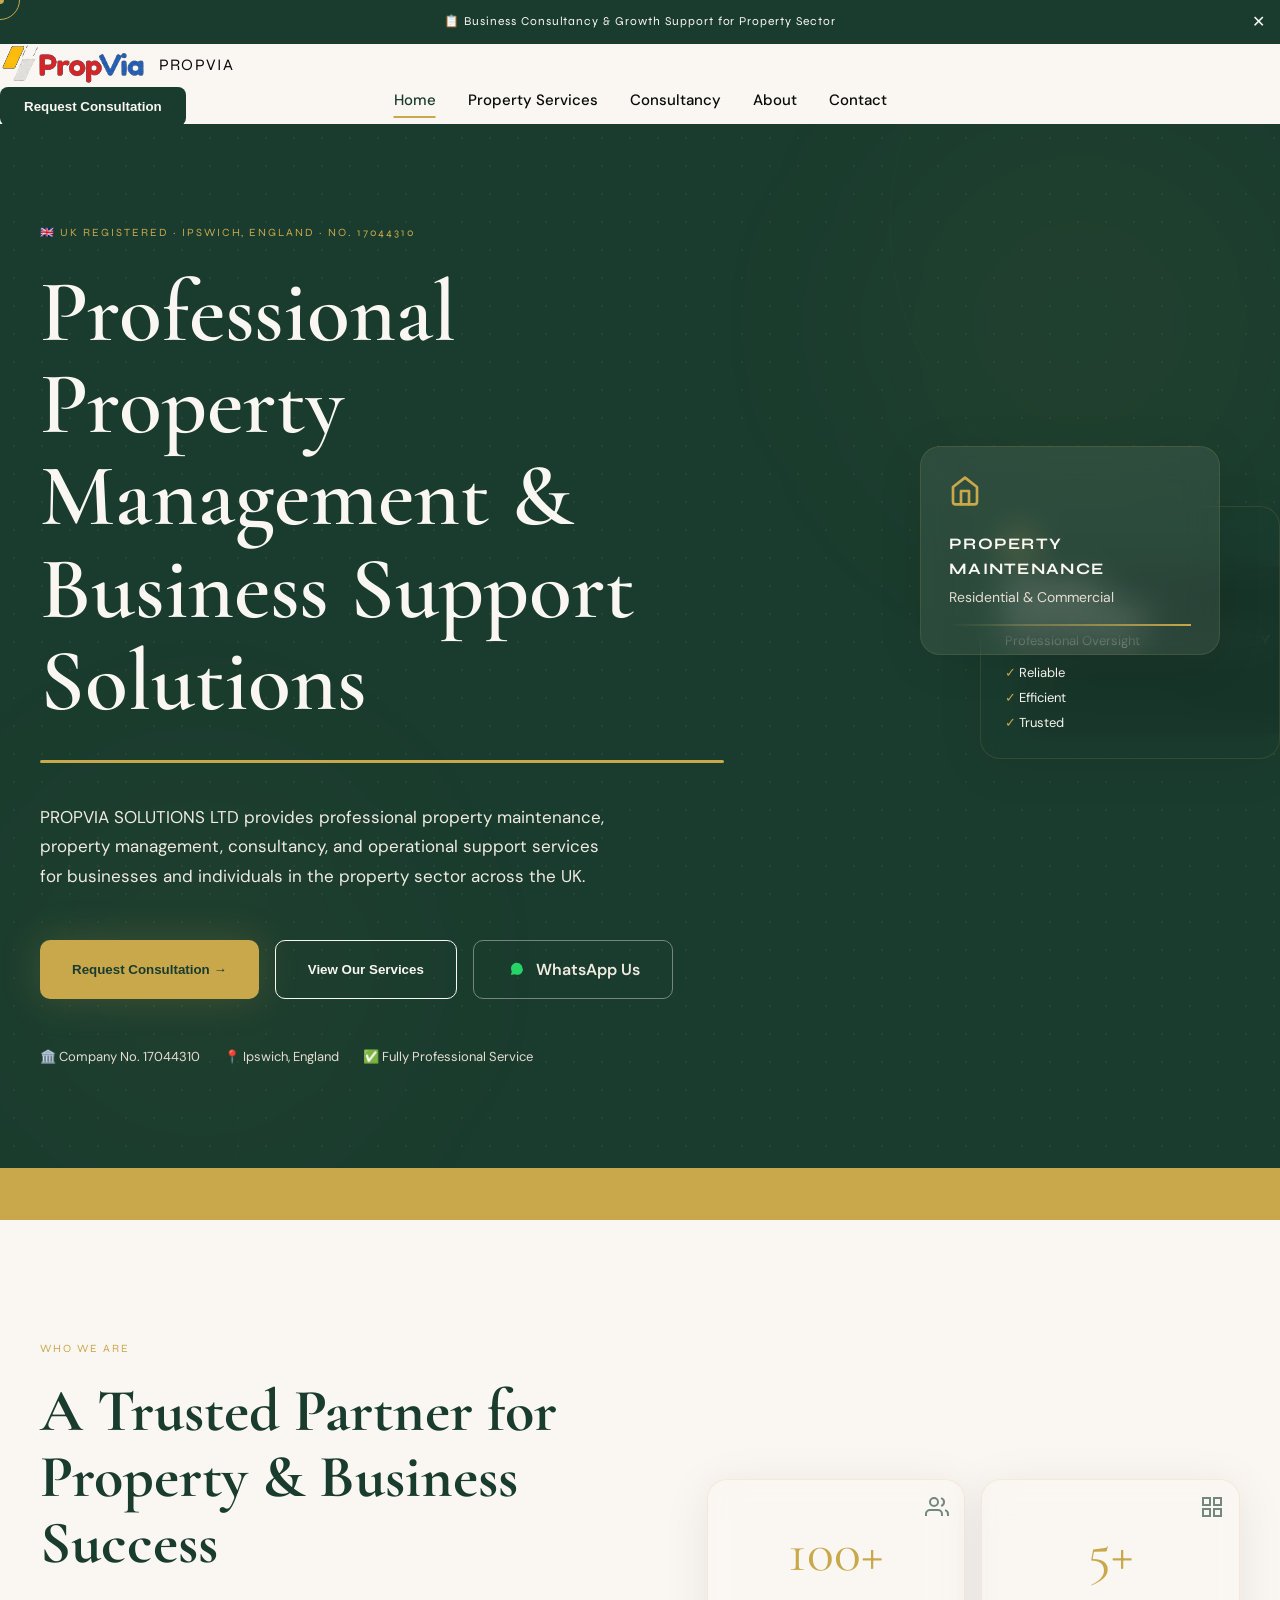
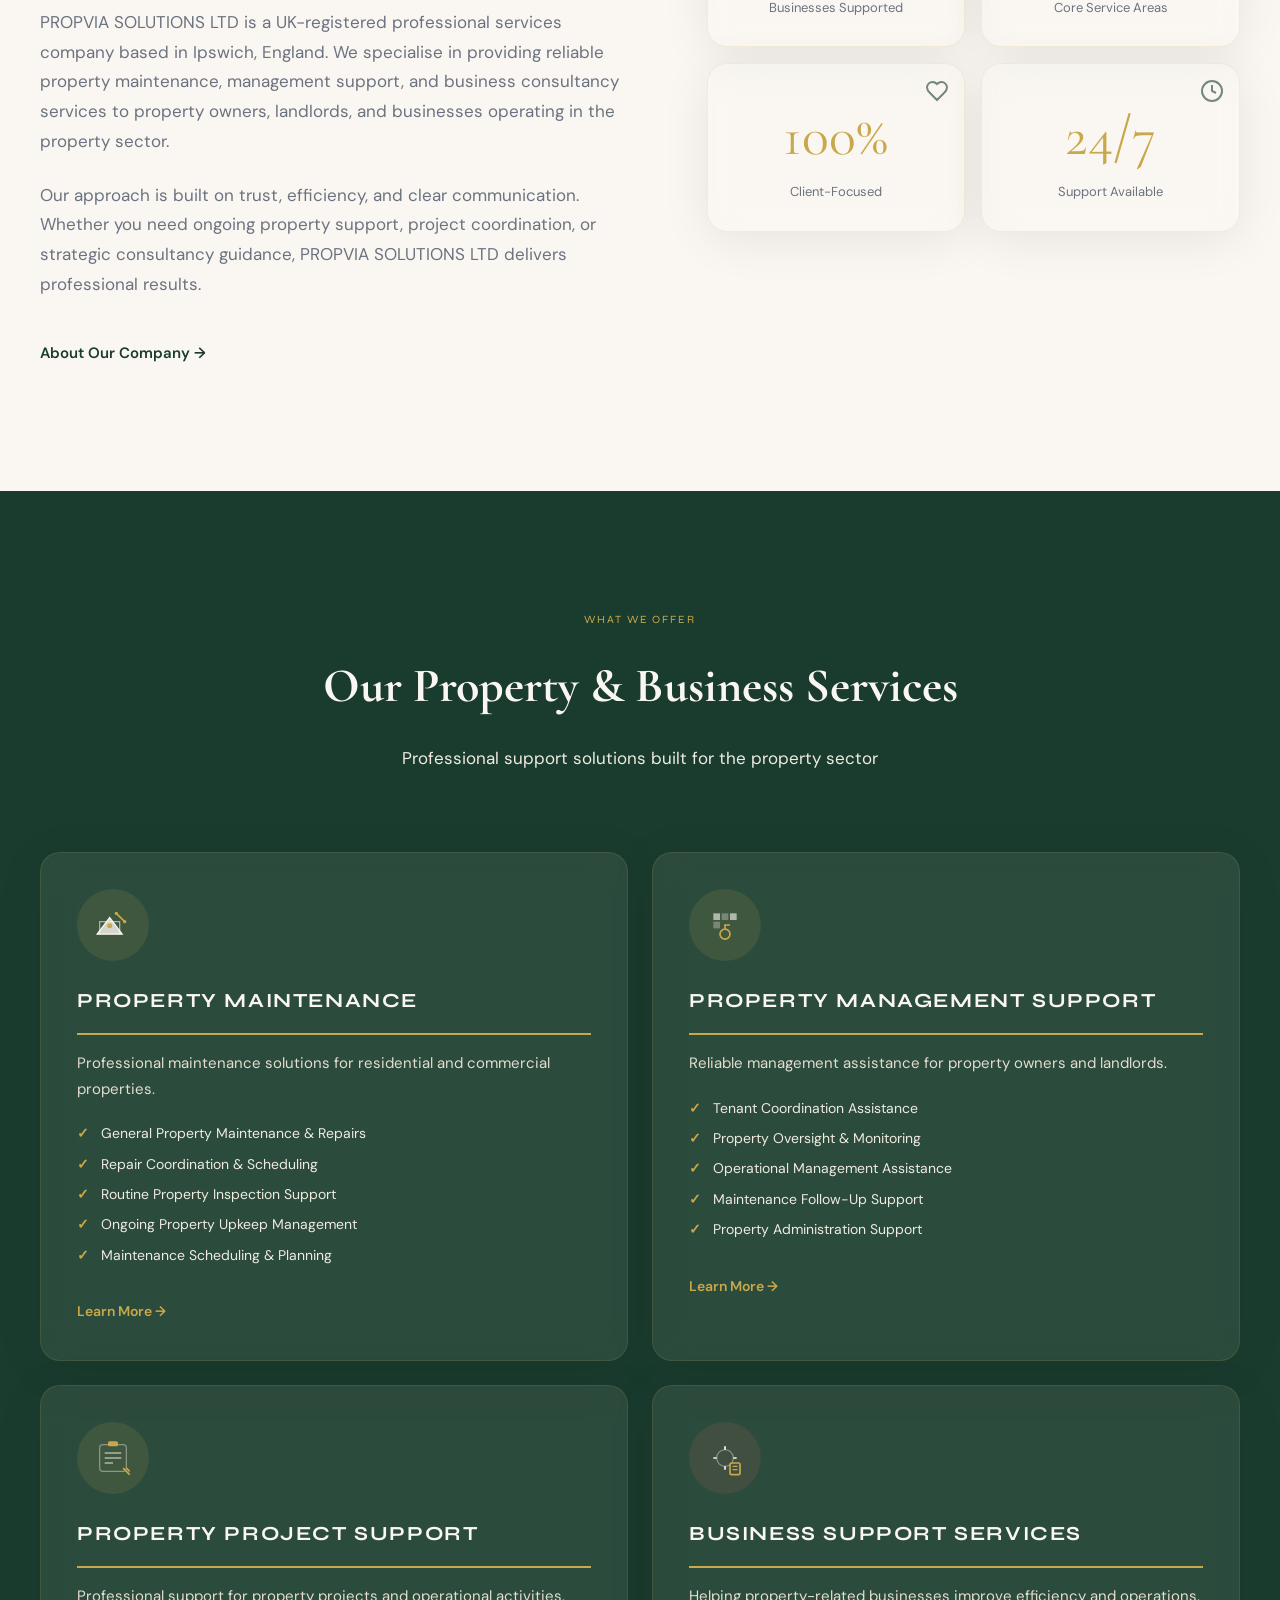
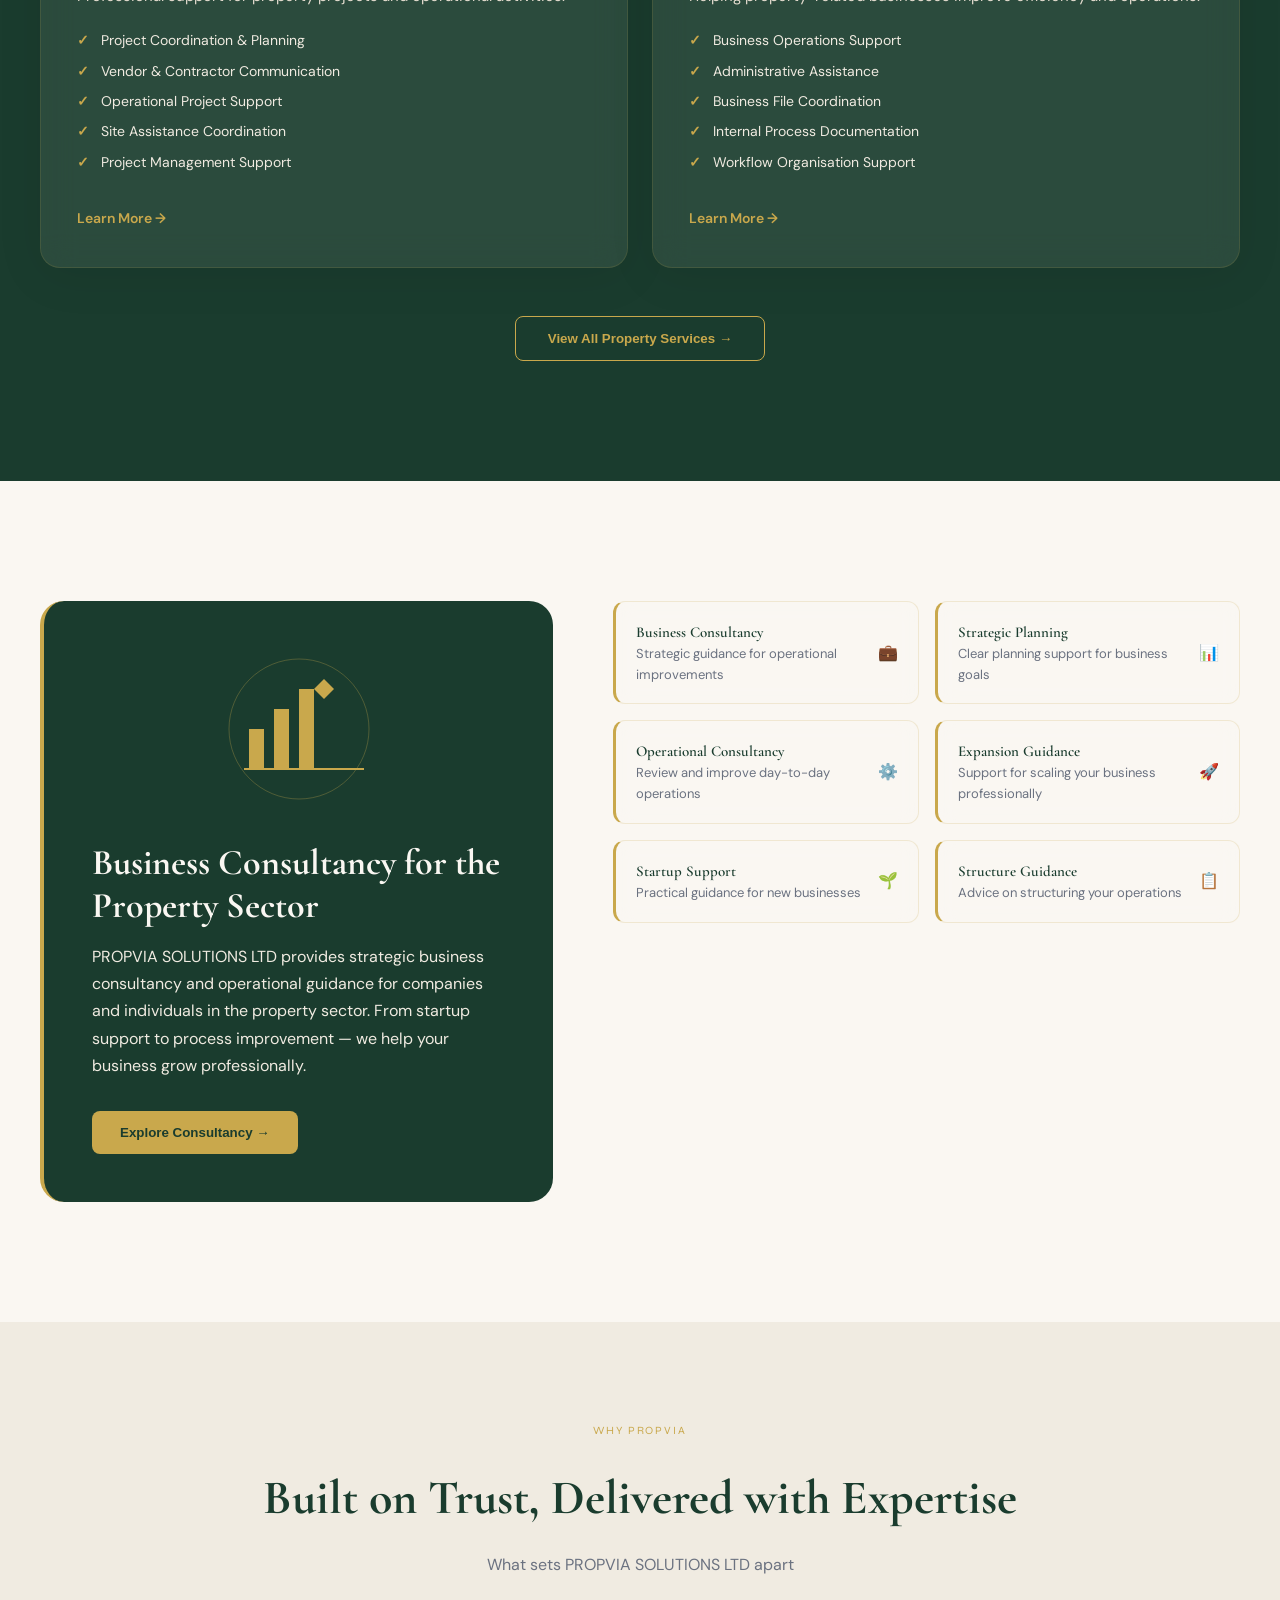
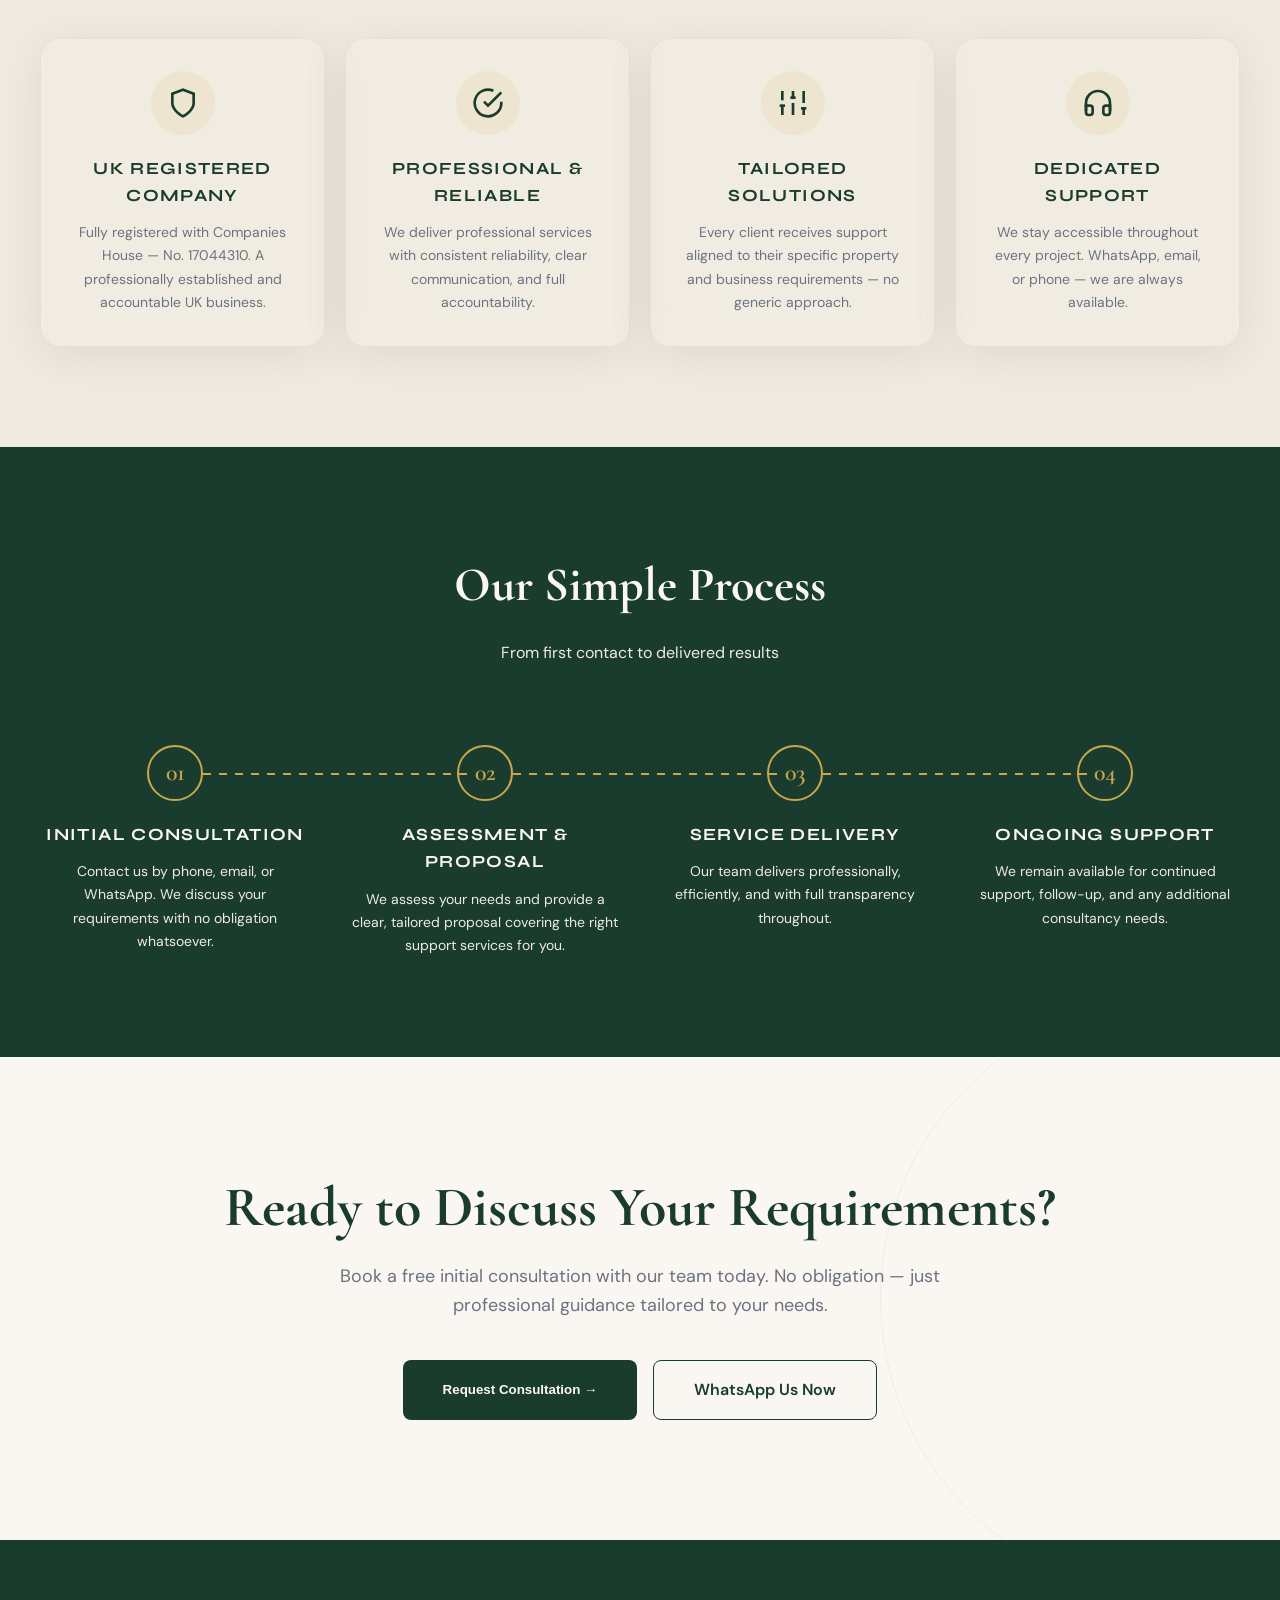
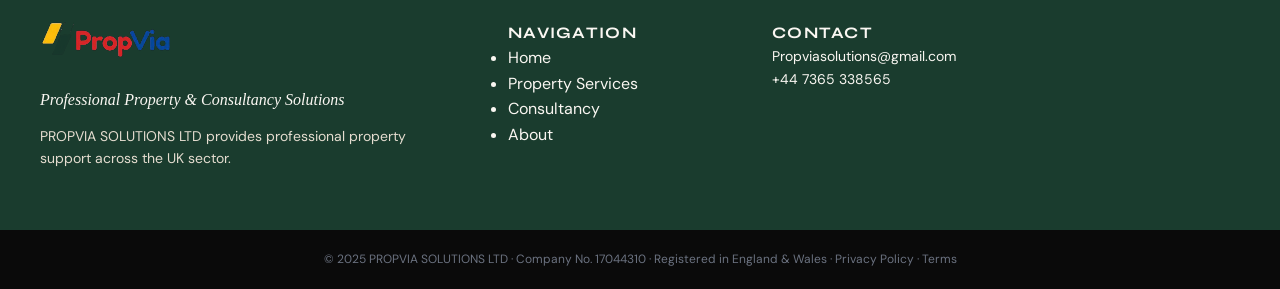
==== commit 5f392152: "Fix: Removed logo background using SVG filter for all sections" ====
--- a/index.html
+++ b/index.html
@@ -86,7 +86,7 @@
         header.scrolled { border-bottom: 1px solid var(--cream-dark); box-shadow: 0 2px 24px rgba(0,0,0,0.06); height: 75px; }
         @media (max-width: 767px) { header { height: 64px; } }
         .logo-wrapper { cursor: pointer; display: flex; align-items: center; }
-        .logo-wrapper img { height: 44px; width: auto; object-fit: contain; }
+        .logo-wrapper img { height: 44px; width: auto; object-fit: contain; filter: url(#remove-black); }
         nav.desktop-nav { position: absolute; left: 50%; transform: translateX(-50%); }
         @media (max-width: 1023px) { nav.desktop-nav { display: none; } }
         nav.desktop-nav ul { display: flex; list-style: none; gap: 32px; }
@@ -207,6 +207,14 @@
         .nav-tab.active { color: var(--green); }
         .nav-tab-center { width: 56px; height: 56px; background: var(--green); border-radius: 50%; display: flex; align-items: center; justify-content: center; transform: translateY(-12px); box-shadow: 0 8px 32px rgba(26,60,46,0.4); color: var(--cream); }
     </style>
+    <svg width="0" height="0" style="position: absolute;">
+        <filter id="remove-black" color-interpolation-filters="sRGB">
+            <feColorMatrix type="matrix" values="1 0 0 0 0
+                                              0 1 0 0 0
+                                              0 0 1 0 0
+                                              1 1 1 0 -0.1" />
+        </filter>
+    </svg>
 </head>
 <body>
 
@@ -1010,7 +1018,7 @@
                 <div class="container" style="display: grid; grid-template-columns: 48% 52%; gap: 40px;">
                     <!-- Left: Contact Info -->
                     <div class="glass-card-light" style="padding: 40px; border-top: 4px solid var(--green);">
-                        <img src="logo.png" style="height: 48px; margin-bottom: 24px;" alt="Logo">
+                        <img src="logo.png" style="height: 48px; margin-bottom: 24px; filter: url(#remove-black);" alt="Logo">
                         <div class="gold-rule"></div>
                         <div style="margin-top: 32px;">
                             <div style="display: flex; gap: 12px; margin-bottom: 16px;">
@@ -1058,7 +1066,7 @@
     <footer>
         <div class="footer-grid">
             <div class="footer-col">
-                <img src="logo.png" style="filter: brightness(0) invert(1); height: 40px; margin-bottom: 20px;" alt="Logo">
+                <img src="logo.png" style="filter: url(#remove-black); height: 40px; margin-bottom: 20px;" alt="Logo">
                 <p class="cormorant" style="font-style: italic; font-size: 16px; margin-bottom: 12px;">Professional Property & Consultancy Solutions</p>
                 <p style="font-size: 14px; color: var(--cream-dark);">PROPVIA SOLUTIONS LTD provides professional property support across the UK sector.</p>
             </div>
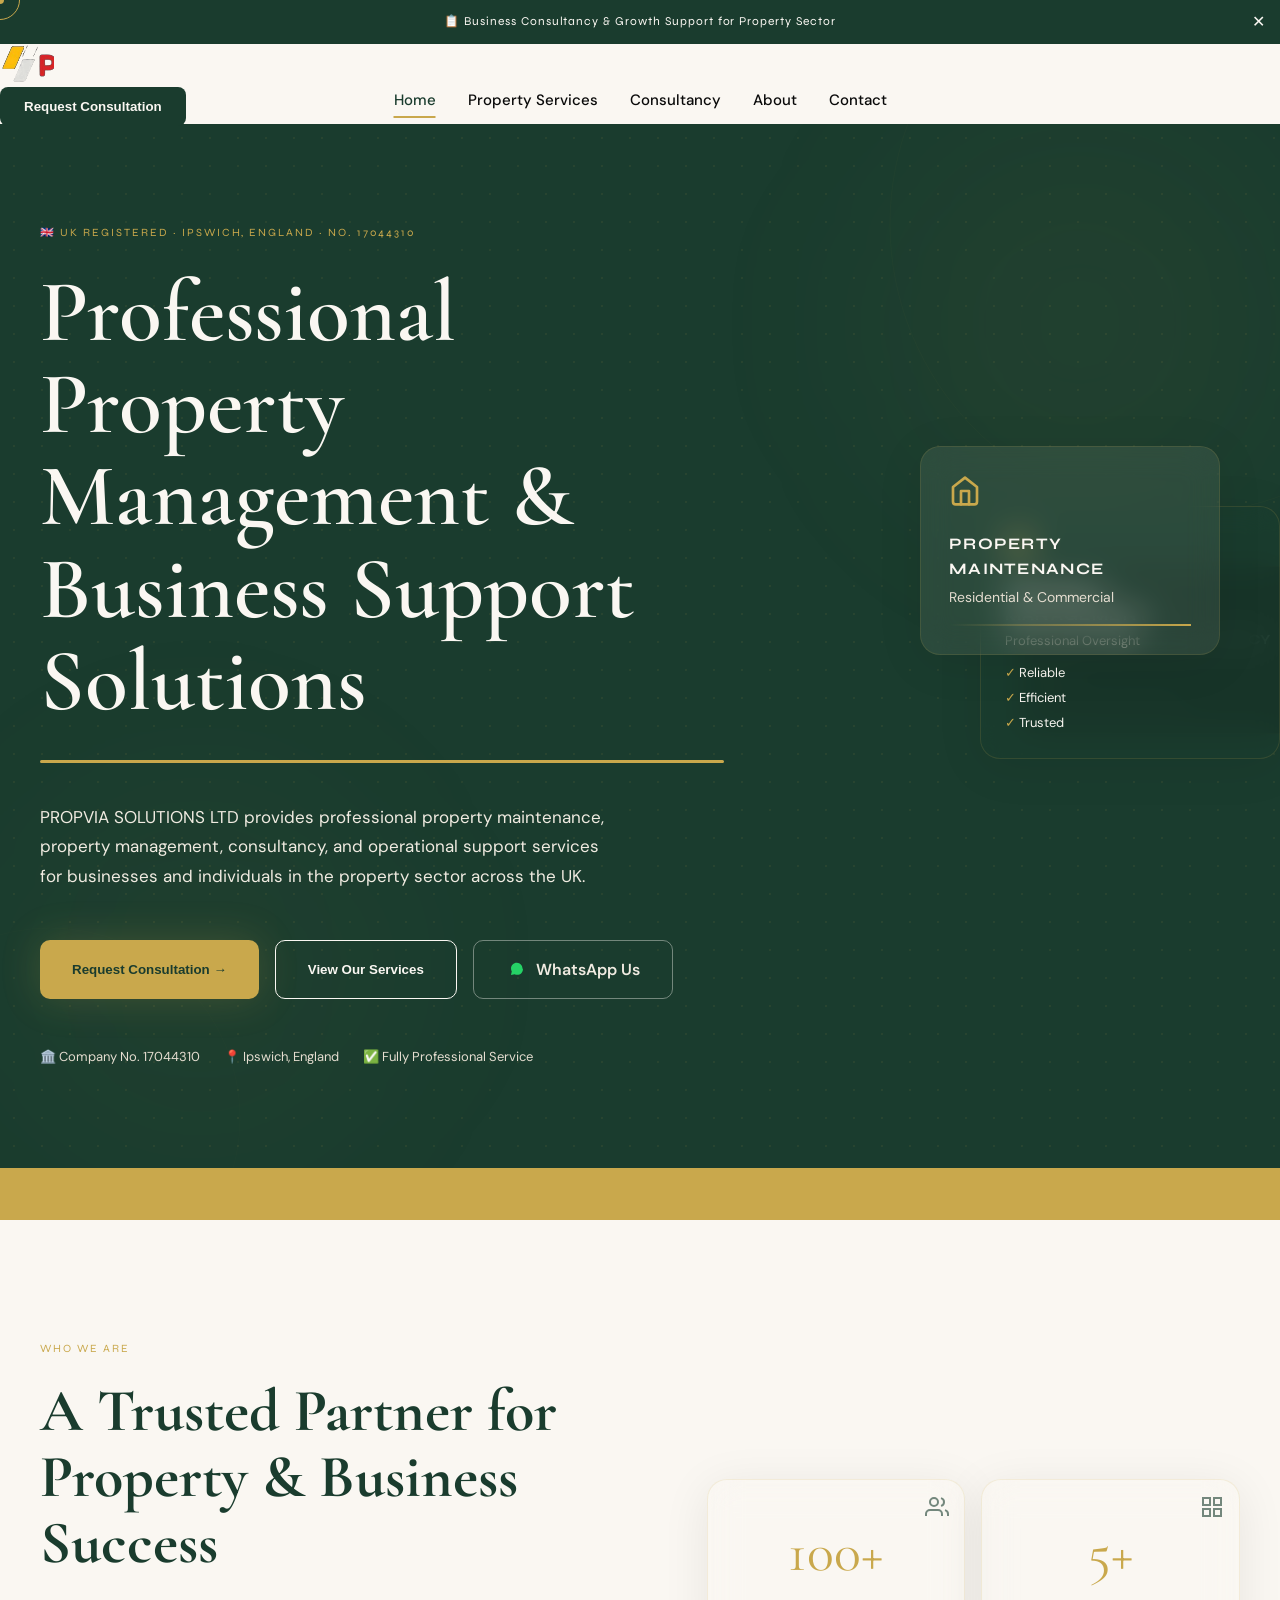
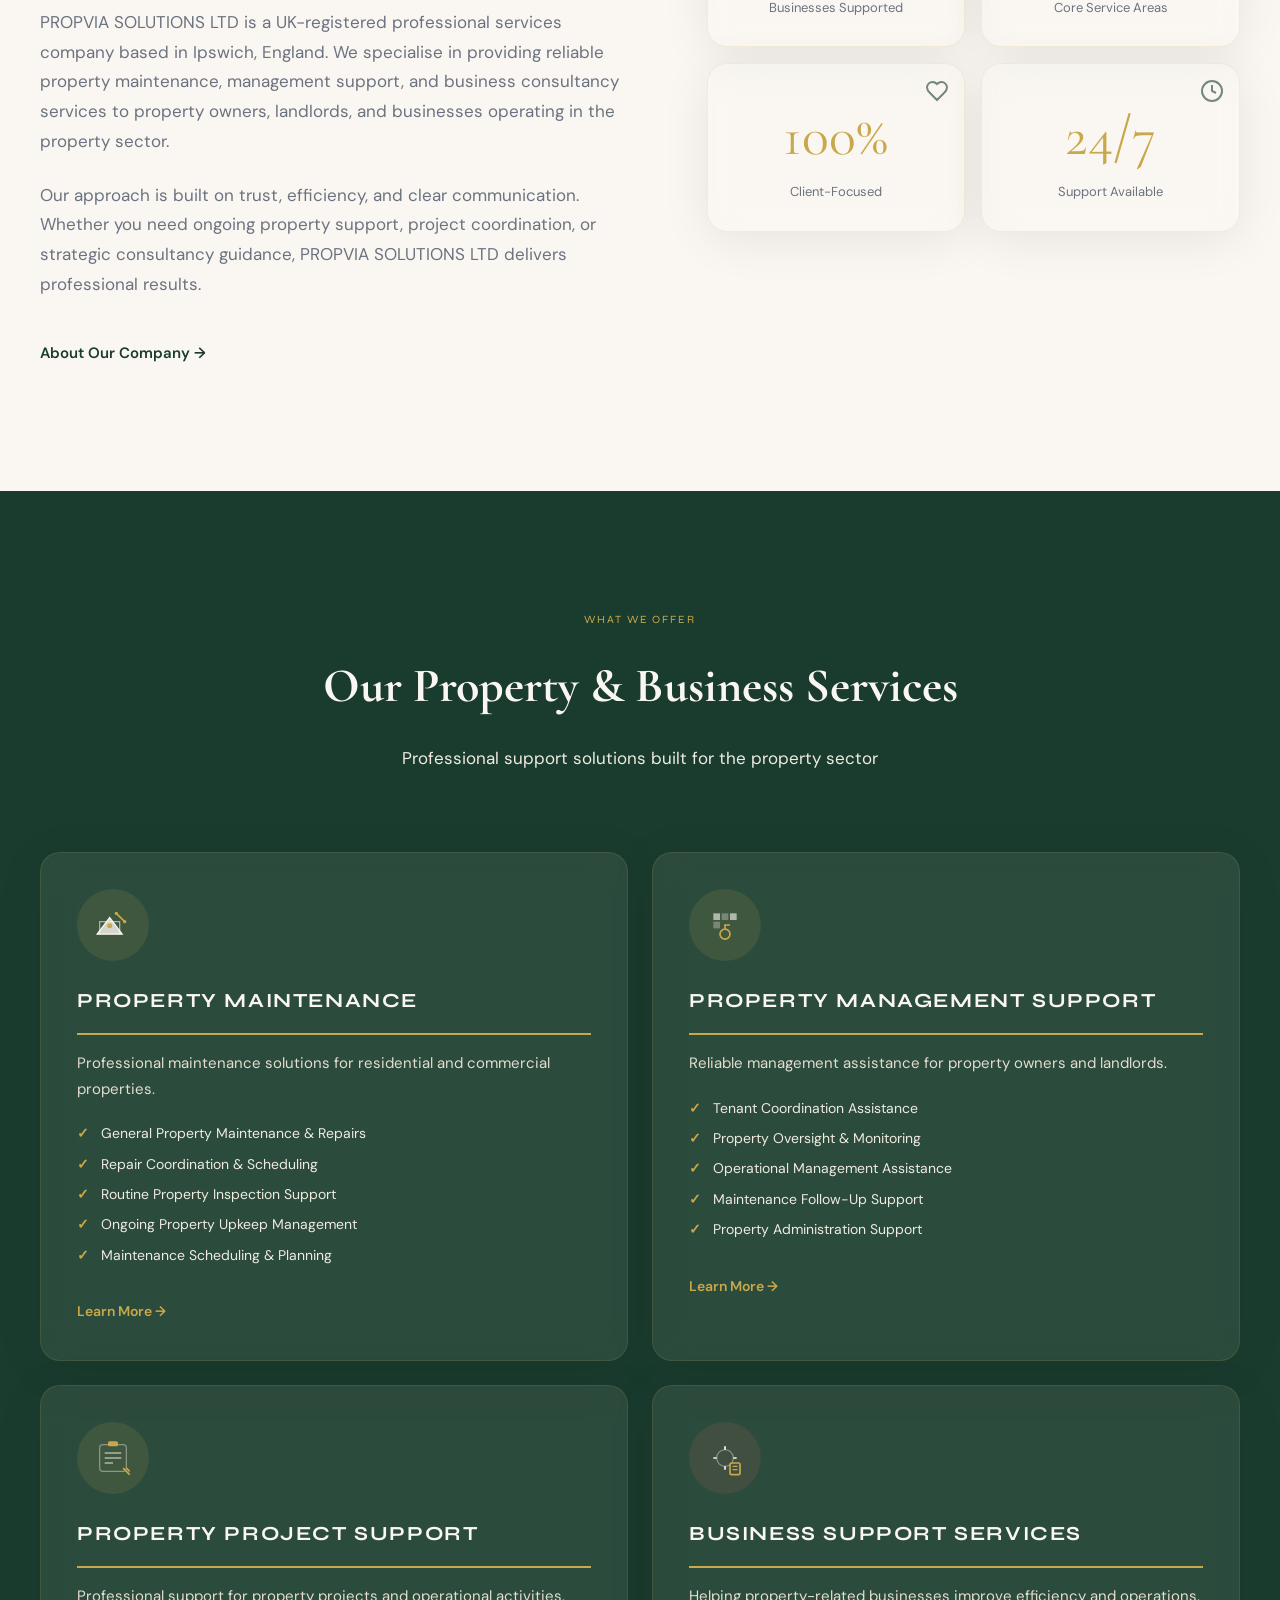
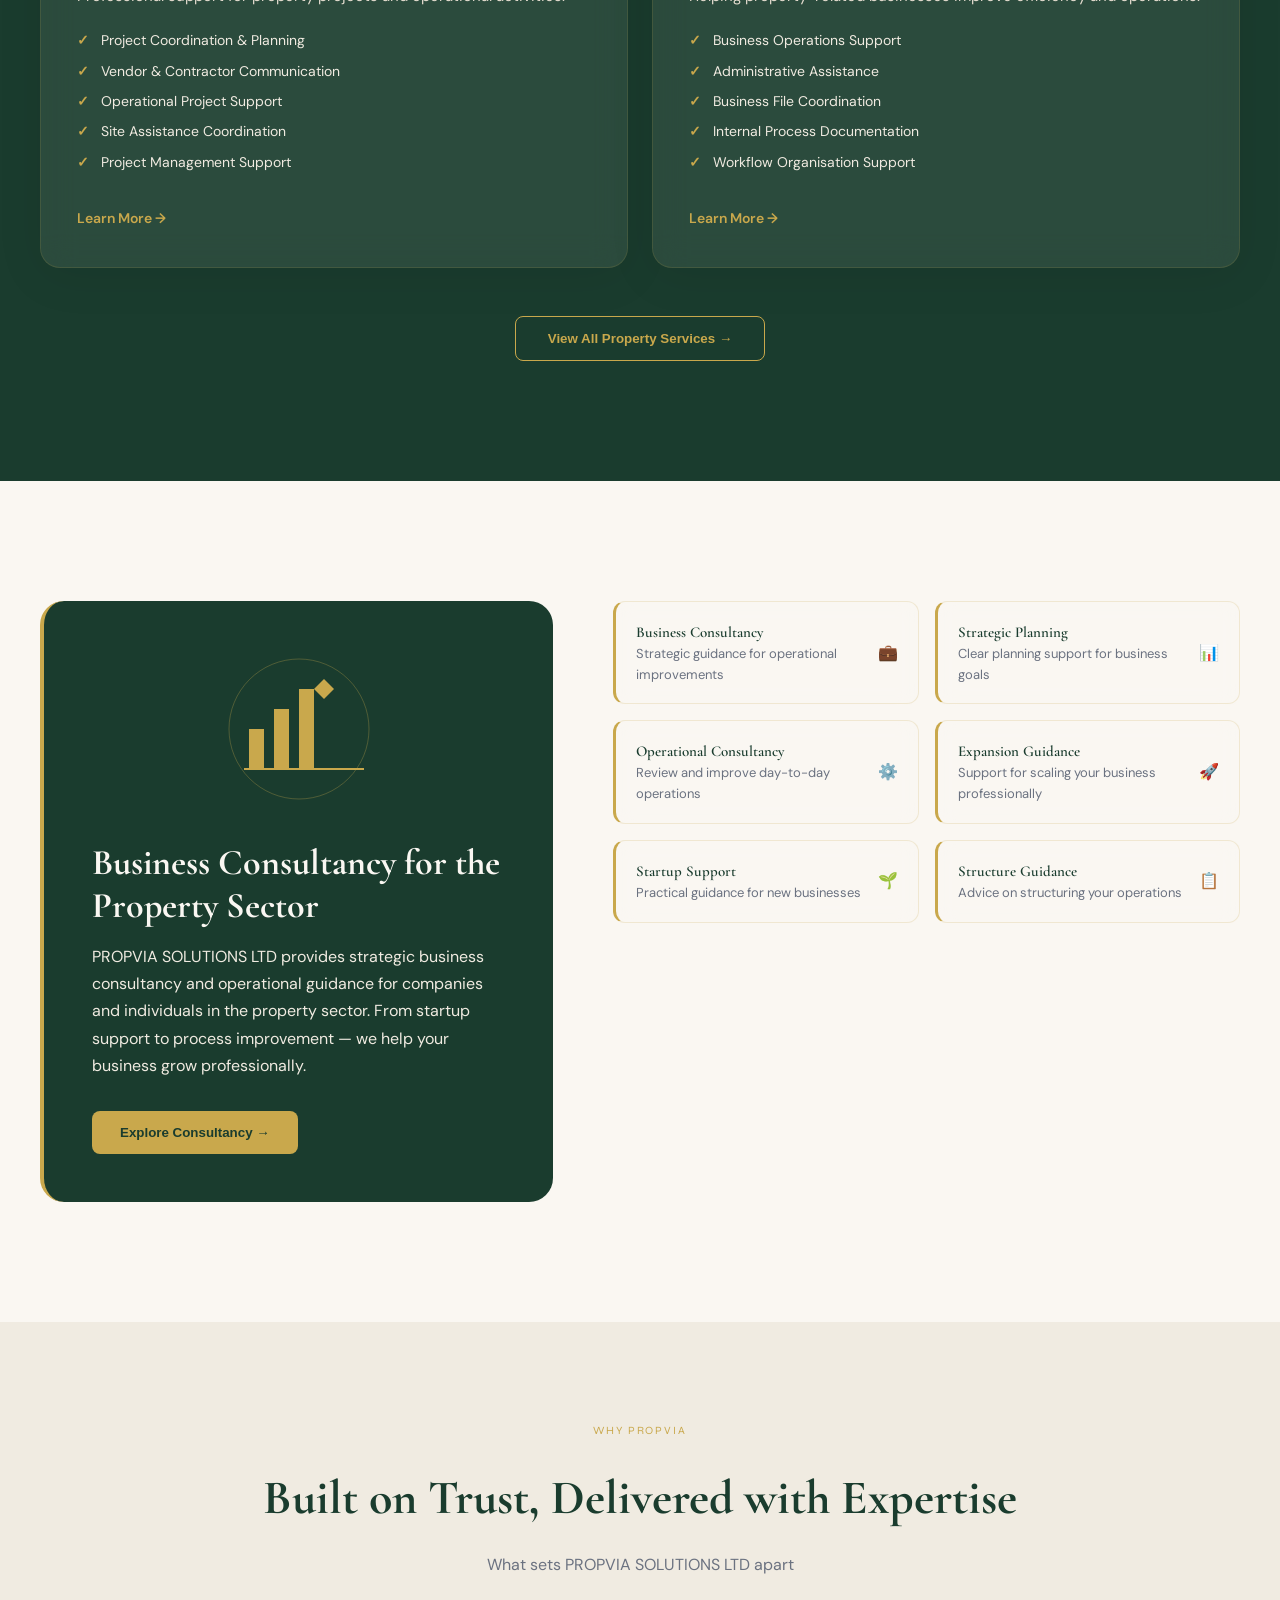
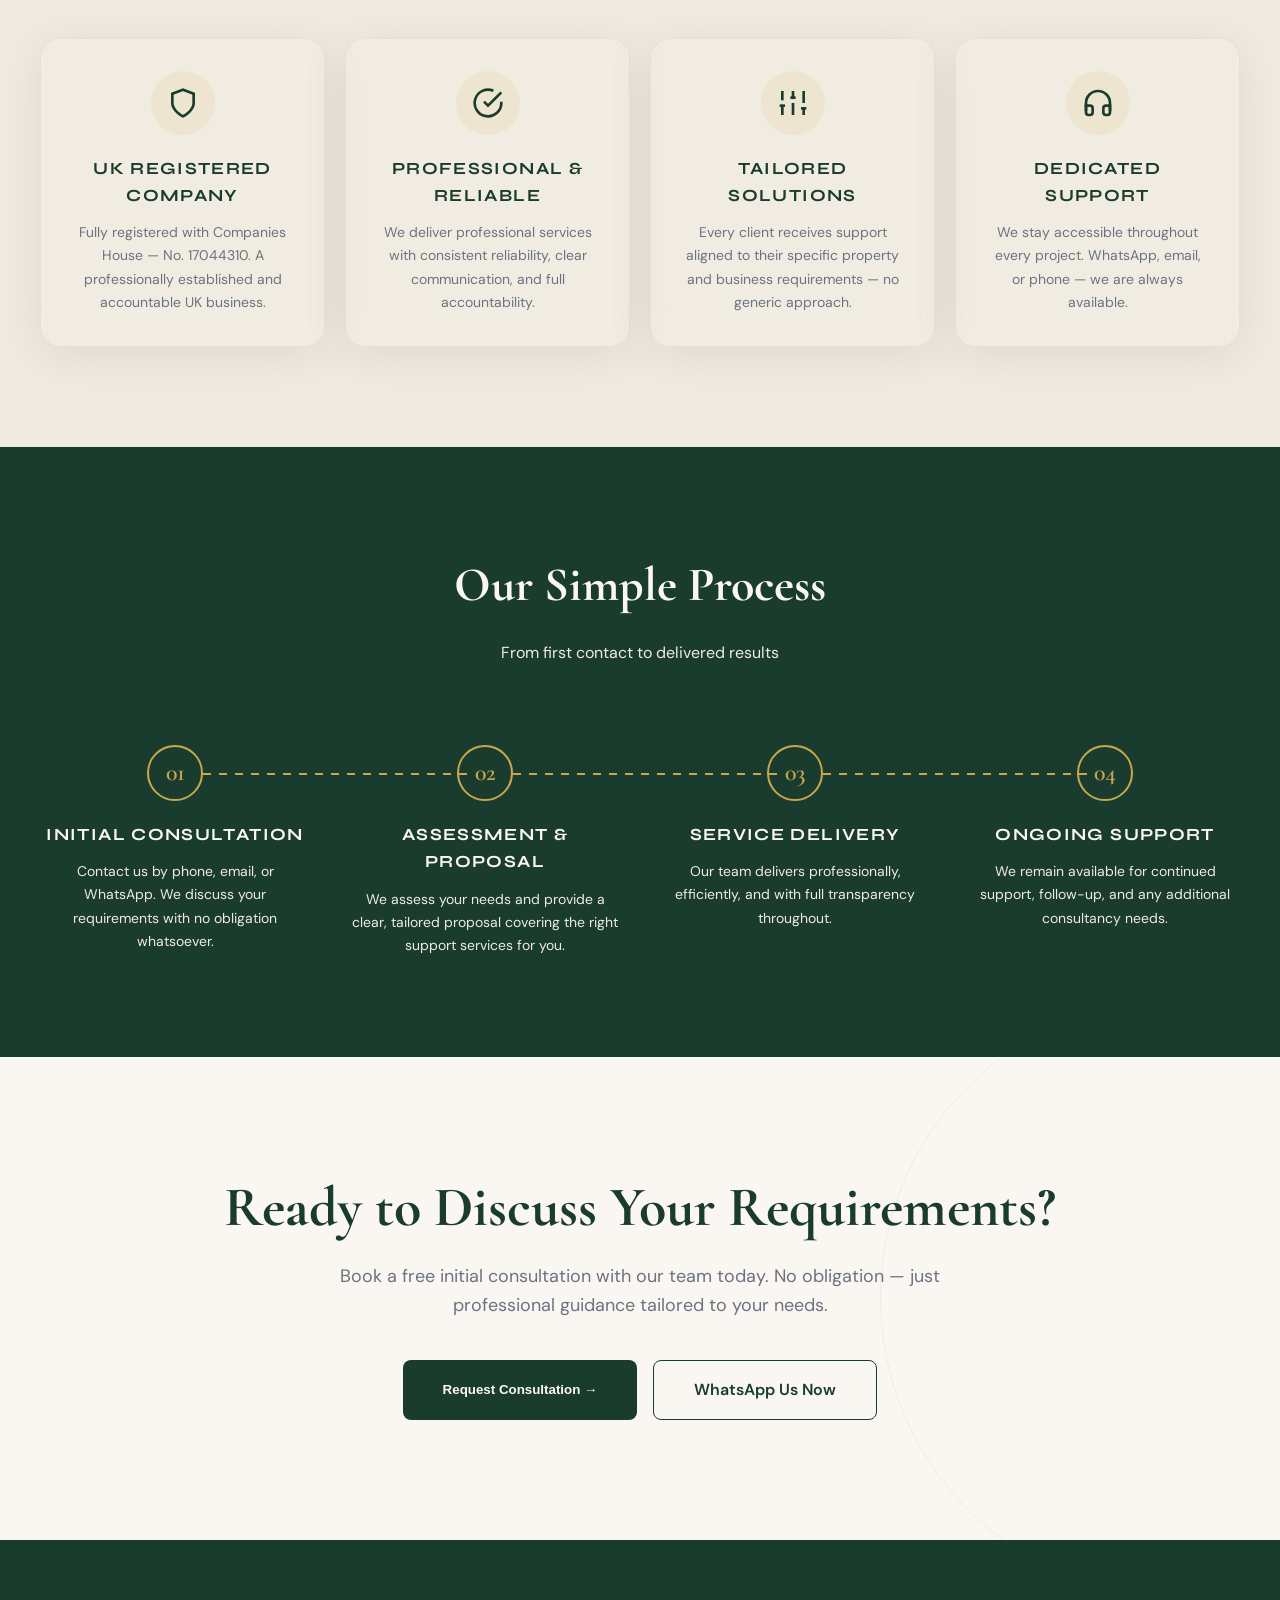
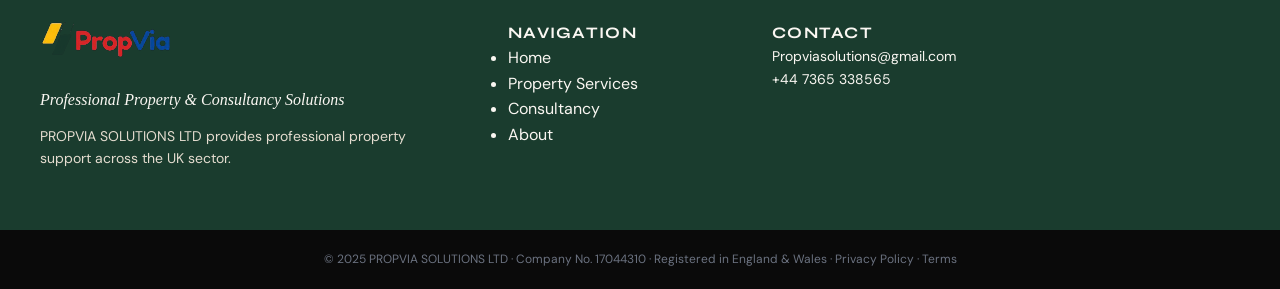
==== commit fb4815e8: "Fix: Cropped logo to show only the brand icon and removed text fallback" ====
--- a/index.html
+++ b/index.html
@@ -86,7 +86,7 @@
         header.scrolled { border-bottom: 1px solid var(--cream-dark); box-shadow: 0 2px 24px rgba(0,0,0,0.06); height: 75px; }
         @media (max-width: 767px) { header { height: 64px; } }
         .logo-wrapper { cursor: pointer; display: flex; align-items: center; }
-        .logo-wrapper img { height: 44px; width: auto; object-fit: contain; filter: url(#remove-black); }
+        .logo-wrapper img { height: 44px; width: 54px; object-fit: cover; object-position: left; filter: url(#remove-black); }
         nav.desktop-nav { position: absolute; left: 50%; transform: translateX(-50%); }
         @media (max-width: 1023px) { nav.desktop-nav { display: none; } }
         nav.desktop-nav ul { display: flex; list-style: none; gap: 32px; }
@@ -233,8 +233,7 @@
     <header id="main-header">
         <div class="header-container">
             <div class="logo-wrapper" onclick="showPage('home')">
-                <img src="logo.png" alt="PROPVIA SOLUTIONS LTD" onerror="this.style.display='none'; document.getElementById('logo-text').style.display='block'">
-                <div id="logo-text" class="logo-fallback syne">PROPVIA</div>
+                <img src="logo.png" alt="Logo">
             </div>
             <nav class="desktop-nav">
                 <ul>
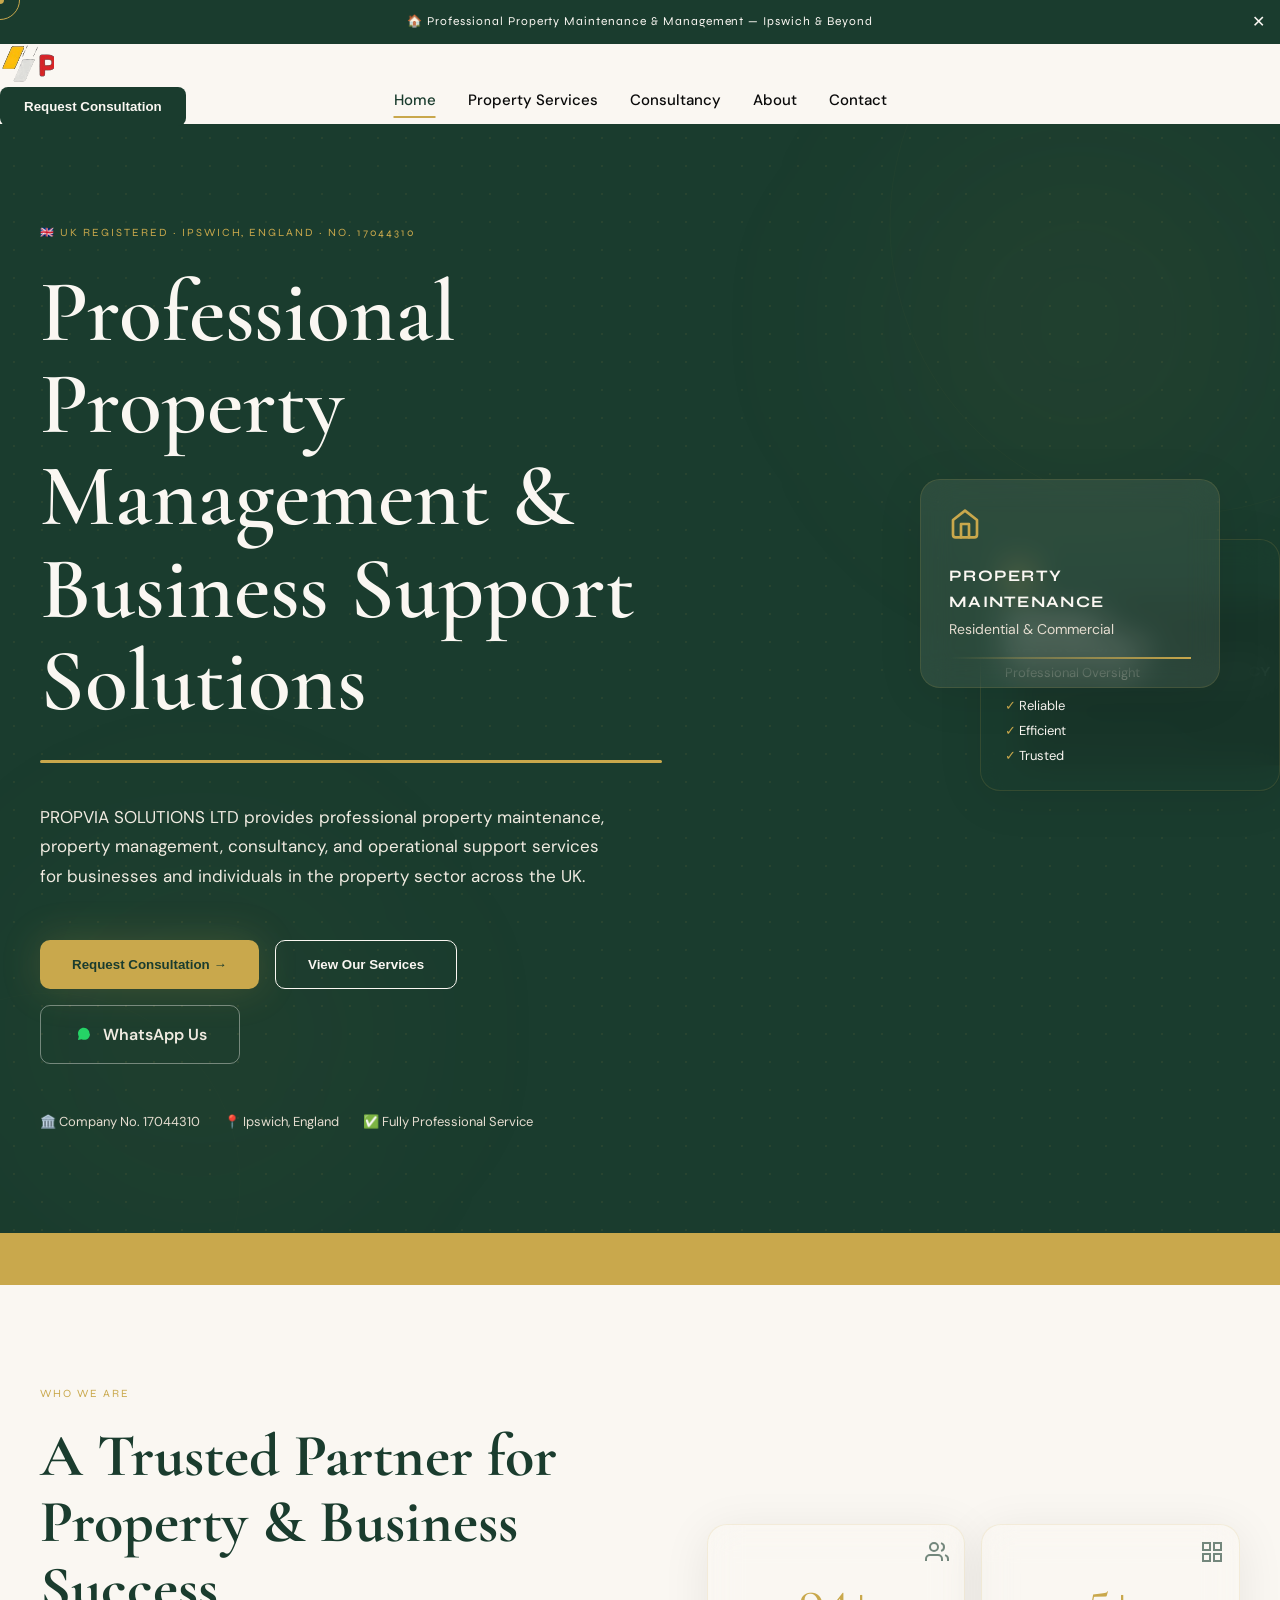
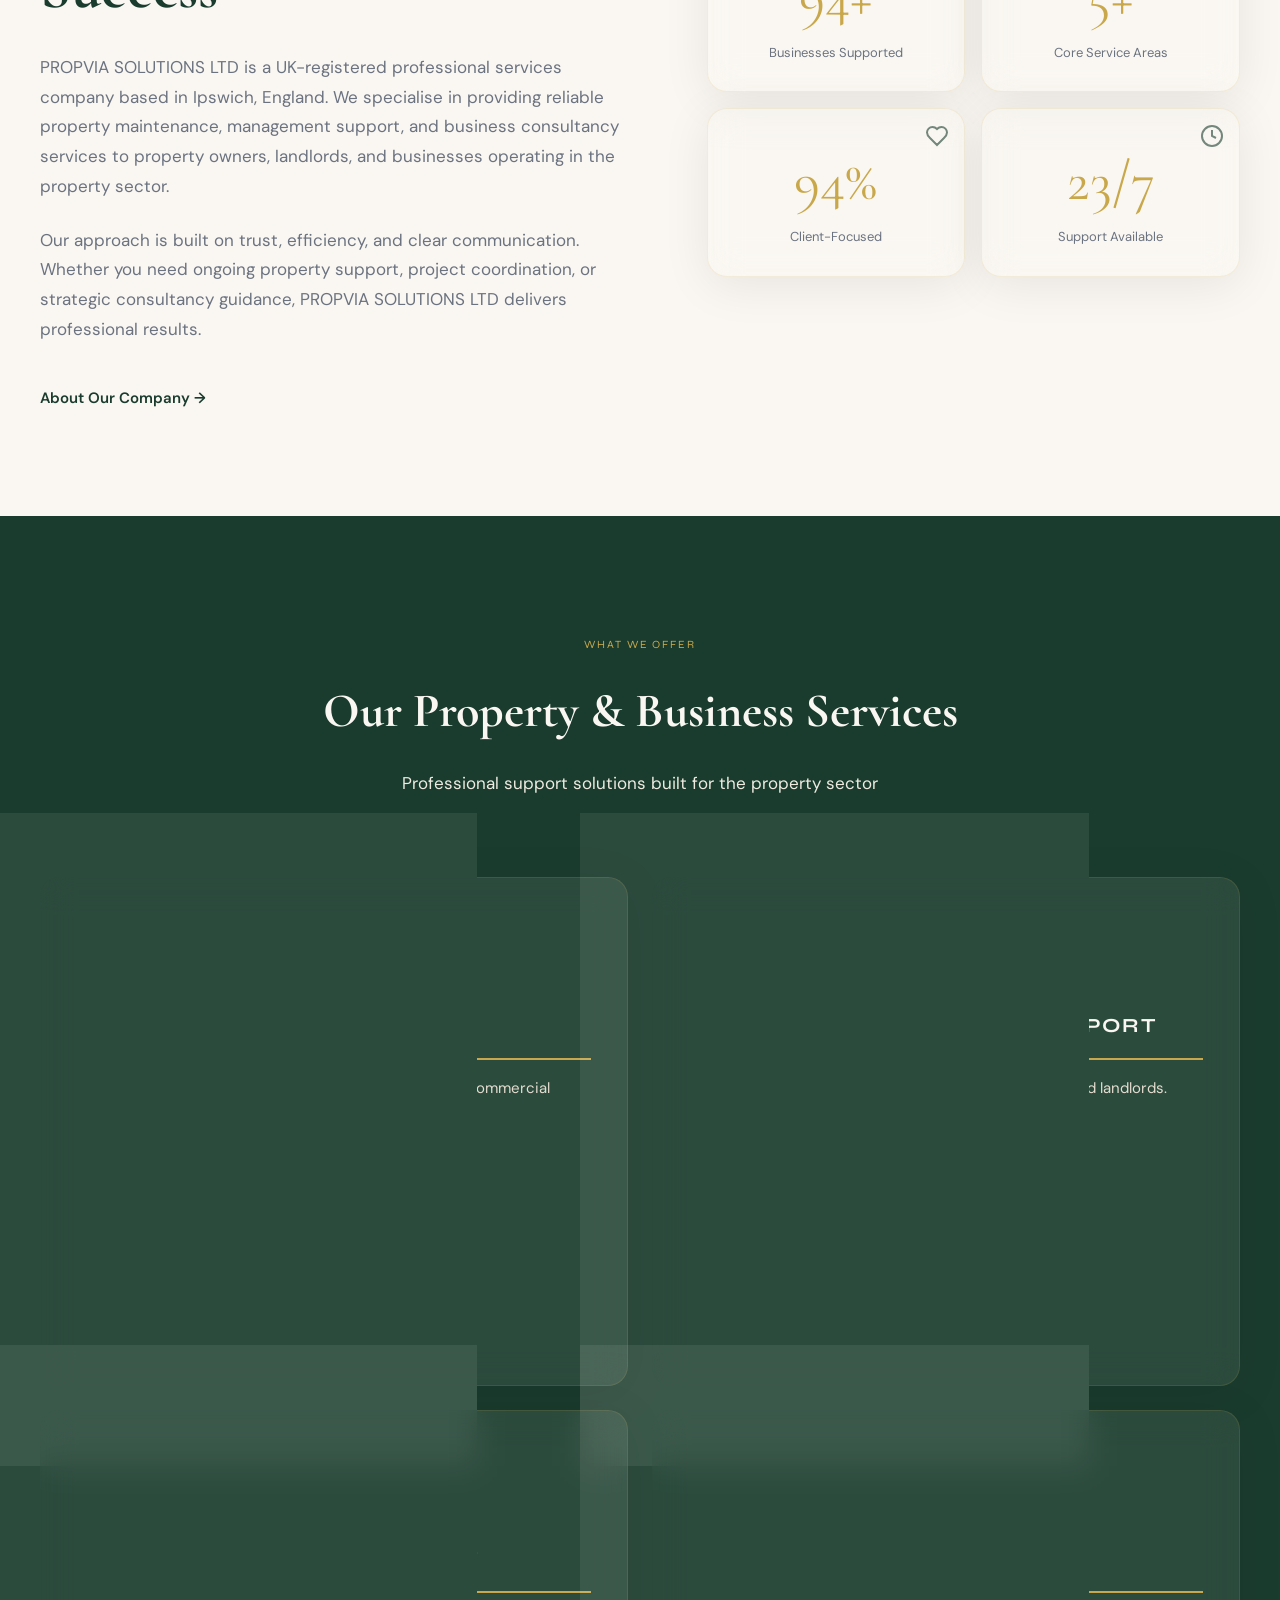
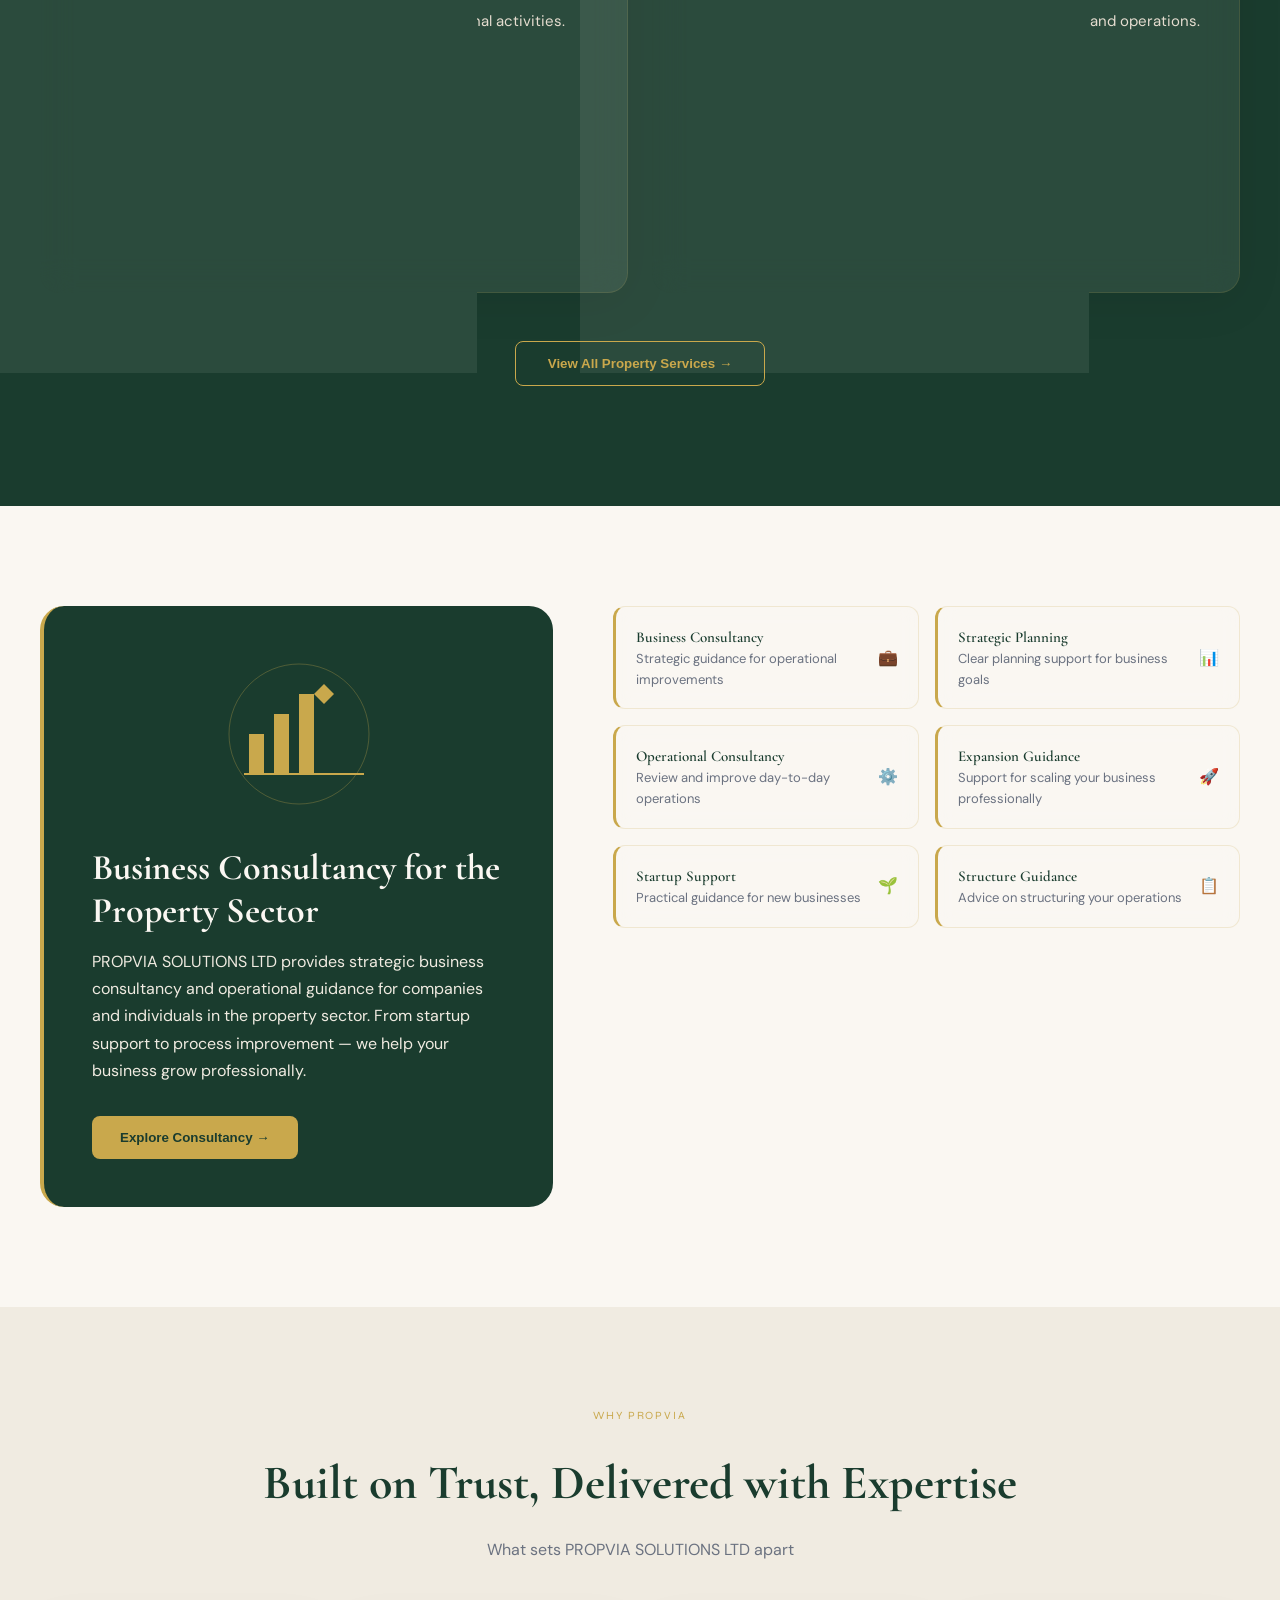
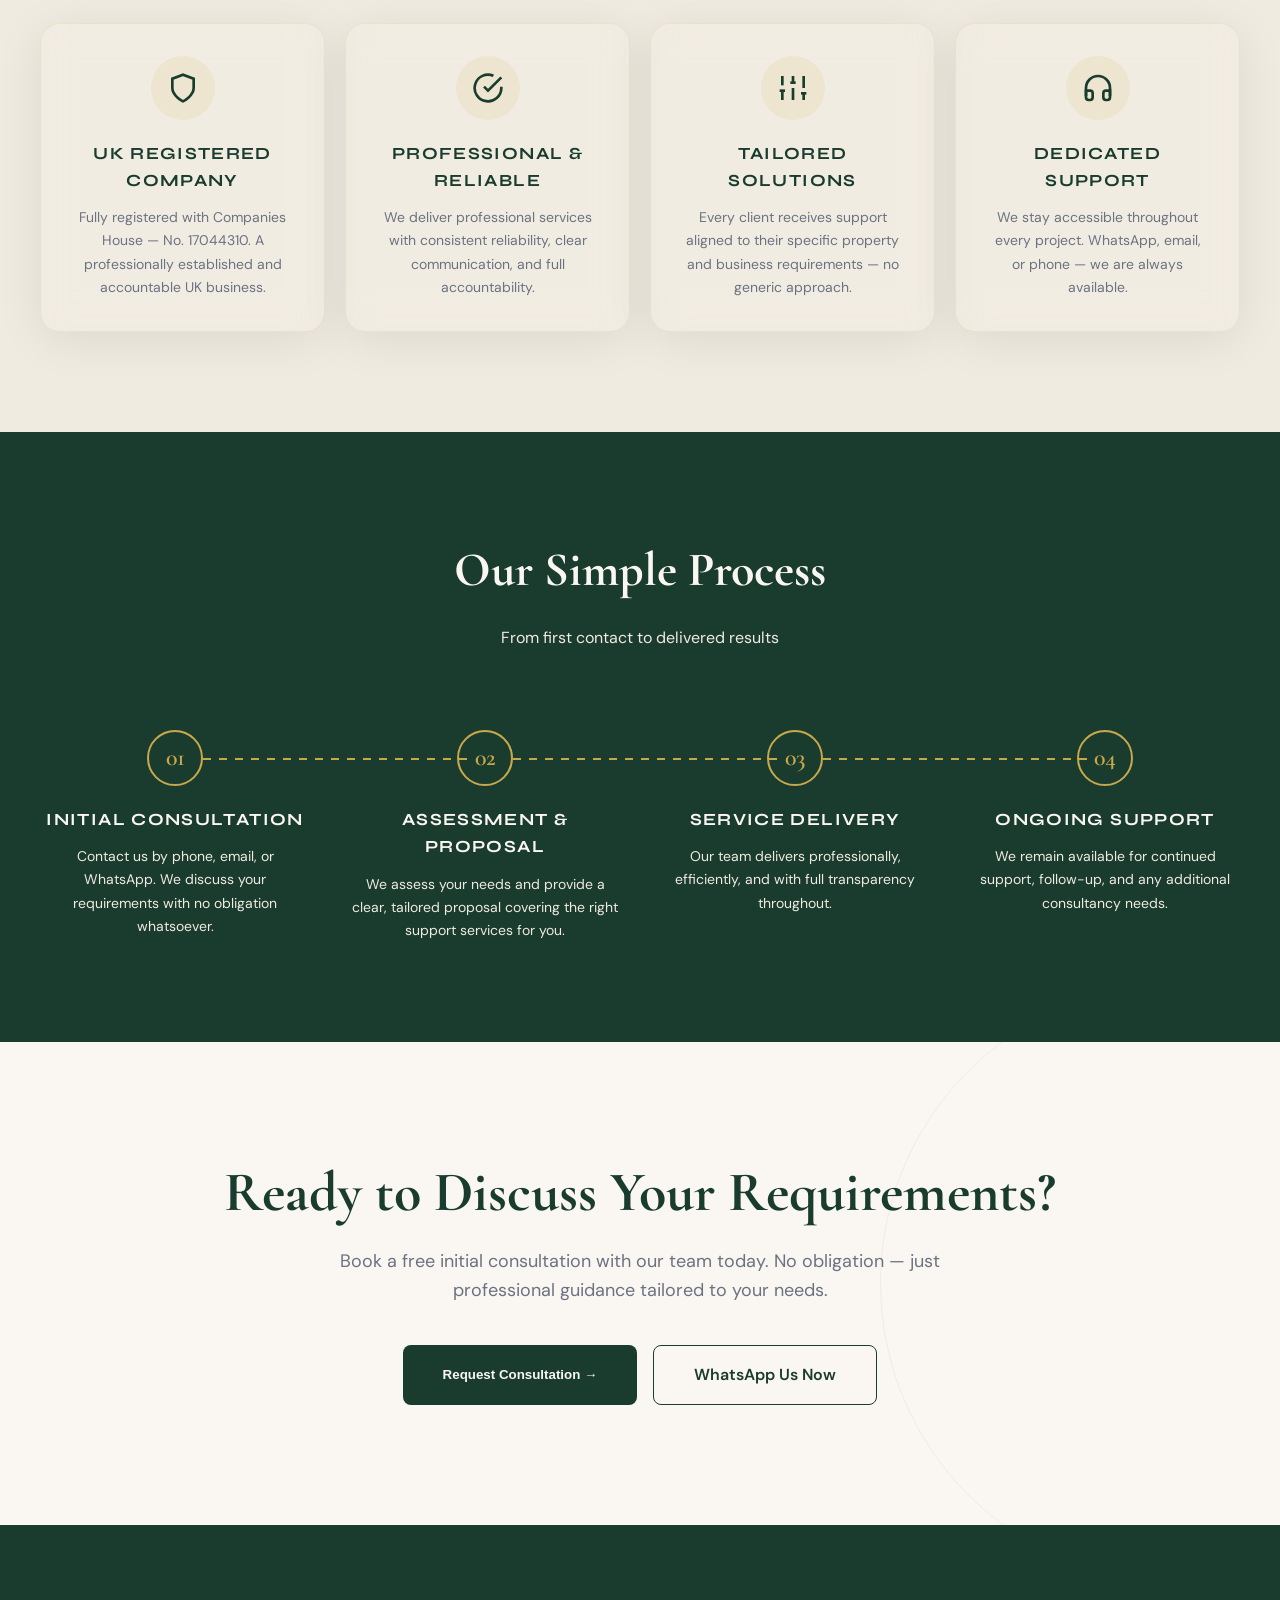
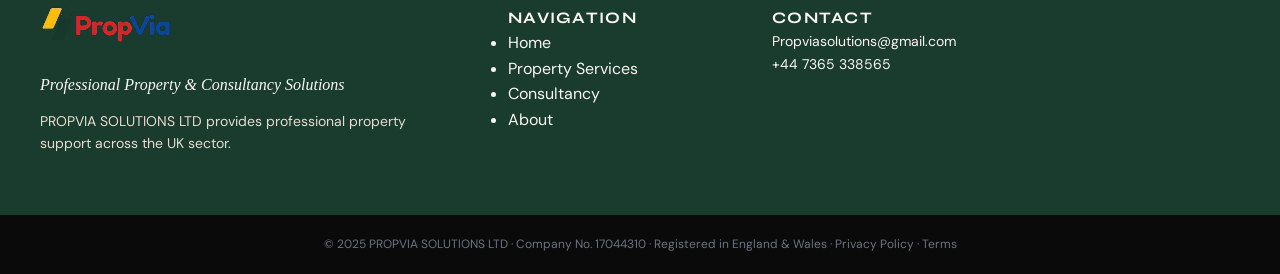
==== commit 886ab326: "Build: Fully responsive mobile overhaul with standardized grid system" ====
--- a/index.html
+++ b/index.html
@@ -168,6 +168,22 @@
         .marquee-item { font-family: 'Syne', sans-serif; font-size: 13px; font-weight: 700; color: var(--green); letter-spacing: 0.06em; padding: 0 20px; display: flex; align-items: center; }
         .marquee-dot { width: 6px; height: 6px; background: var(--green); border-radius: 50%; margin: 0 16px; }
 
+        /* Responsive Grid Utilities */
+        .grid-split { display: grid; grid-template-columns: 1.2fr 1fr; gap: 60px; align-items: center; }
+        .grid-2 { display: grid; grid-template-columns: repeat(2, 1fr); gap: 24px; }
+        .grid-3 { display: grid; grid-template-columns: repeat(3, 1fr); gap: 24px; }
+        .grid-4 { display: grid; grid-template-columns: repeat(4, 1fr); gap: 20px; }
+        
+        @media (max-width: 1023px) {
+            .grid-split { grid-template-columns: 1fr; gap: 40px; }
+            .grid-3 { grid-template-columns: repeat(2, 1fr); }
+            .grid-4 { grid-template-columns: repeat(2, 1fr); }
+        }
+        @media (max-width: 767px) {
+            .grid-2, .grid-3, .grid-4 { grid-template-columns: 1fr; }
+            .container { padding: 0 20px; }
+        }
+
         /* Specific Component Styles */
         .hero-home { min-height: 100vh; position: relative; background: var(--green); display: flex; align-items: center; overflow: hidden; padding: 100px 0; }
         .dot-grid-home { position: absolute; inset: 0; background-image: radial-gradient(circle, rgba(201,168,76,0.08) 1px, transparent 1px); background-size: 28px 28px; }
@@ -286,7 +302,7 @@
                 </svg>
 
                 <div class="container" style="position: relative; z-index: 1;">
-                    <div style="display: grid; grid-template-columns: 1.5fr 1fr; gap: 60px; align-items: center;">
+                    <div class="grid-split">
                         
                         <!-- Left Column: Content -->
                         <div class="hero-left">
@@ -397,9 +413,9 @@
             </div>
 
             <!-- SECTION 3: COMPANY INTRODUCTION -->
-            <section style="background: var(--cream); padding: 120px 0;">
+            <section style="background: var(--cream); padding: 100px 0;">
                 <div class="container">
-                    <div style="display: grid; grid-template-columns: 1.1fr 1fr; gap: 80px; align-items: center;">
+                    <div class="grid-split" style="grid-template-columns: 1.1fr 1fr; gap: 80px;">
                         <div class="intro-left">
                             <p class="syne reveal" style="color: var(--gold); font-size: 11px; letter-spacing: 0.18em; margin-bottom: 20px;">WHO WE ARE</p>
                             <h2 class="cormorant reveal d1" style="font-size: clamp(34px, 5vw, 60px); color: var(--green); line-height: 1.1; margin-bottom: 32px;">
@@ -417,7 +433,7 @@
                         </div>
                         
                         <div class="intro-right">
-                            <div style="display: grid; grid-template-columns: 1fr 1fr; gap: 16px;">
+                            <div class="grid-2" style="gap: 16px;">
                                 <div class="glass-card stat-card reveal d1">
                                     <div class="icon-small"><svg width="24" height="24" viewBox="0 0 24 24" fill="none" stroke="var(--green)" stroke-width="2"><path d="M17 21v-2a4 4 0 0 0-4-4H5a4 4 0 0 0-4 4v2"/><circle cx="9" cy="7" r="4"/><path d="M23 21v-2a4 4 0 0 0-3-3.87"/><path d="M16 3.13a4 4 0 0 1 0 7.75"/></svg></div>
                                     <div class="cormorant" style="font-size: 56px; color: var(--gold);"><span class="counter" data-target="100">0</span>+</div>
@@ -453,7 +469,7 @@
                         <p class="reveal d2" style="font-size: 17px; color: var(--cream-mid);">Professional support solutions built for the property sector</p>
                     </div>
                     
-                    <div style="display: grid; grid-template-columns: repeat(2, 1fr); gap: 24px;">
+                    <div class="grid-2">
                         <!-- Card 1 -->
                         <div class="glass-card reveal d1" style="padding: 36px;">
                             <div style="display: flex; justify-content: space-between;">
@@ -567,9 +583,9 @@
             </section>
 
             <!-- SECTION 5: CONSULTANCY HIGHLIGHT -->
-            <section style="background: var(--cream); padding: 120px 0;">
+            <section style="background: var(--cream); padding: 100px 0;">
                 <div class="container">
-                    <div style="display: grid; grid-template-columns: 0.9fr 1.1fr; gap: 60px; align-items: start;">
+                    <div class="grid-split" style="grid-template-columns: 0.9fr 1.1fr; gap: 60px; align-items: start;">
                         
                         <div class="consult-main-card reveal" style="background: var(--green); border-radius: 24px; padding: 48px; border-left: 4px solid var(--gold);">
                             <div style="width: 160px; height: 160px; margin: 0 auto 32px; animation: floatUpDown 4s ease-in-out infinite;">
@@ -591,7 +607,7 @@
                             </button>
                         </div>
                         
-                        <div class="consult-pills-grid" style="display: grid; grid-template-columns: 1fr 1fr; gap: 16px;">
+                        <div class="grid-2" style="gap: 16px;">
                             <div class="reveal d1" style="background: rgba(250,247,242,0.7); border: 1px solid rgba(201,168,76,0.2); border-left: 3px solid var(--gold); border-radius: 12px; padding: 18px 20px; backdrop-filter: blur(10px); transition: 0.3s; display: flex; align-items: center; gap: 12px;">
                                 <div>
                                     <h4 style="font-size: 15px; color: var(--green); font-weight: 600;">Business Consultancy</h4>
@@ -649,7 +665,7 @@
                         <p class="reveal d2" style="font-size: 16px; color: var(--grey);">What sets PROPVIA SOLUTIONS LTD apart</p>
                     </div>
                     
-                    <div style="display: grid; grid-template-columns: repeat(4, 1fr); gap: 20px;">
+                    <div class="grid-4">
                         <div class="glass-card reveal d1" style="padding: 32px; text-align: center;">
                             <div style="width: 64px; height: 64px; background: rgba(201,168,76,0.12); border-radius: 50%; margin: 0 auto 20px; display: flex; align-items: center; justify-content: center; color: var(--green);">
                                 <svg width="32" height="32" viewBox="0 0 24 24" fill="none" stroke="currentColor" stroke-width="2"><path d="M12 22s8-4 8-10V5l-8-3-8 3v7c0 6 8 10 8 10z"/></svg>
@@ -953,7 +969,7 @@
 
                 <div style="background: var(--green); padding: 80px 0; color: var(--cream); text-align: center;">
                     <h2 class="cormorant" style="font-size: 40px; margin-bottom: 48px;">Why Choose Our Consultancy?</h2>
-                    <div class="container" style="display: grid; grid-template-columns: repeat(3, 1fr); gap: 40px;">
+                    <div class="container grid-3" style="gap: 40px;">
                         <div class="reveal">
                             <h4 class="syne" style="color: var(--gold); font-size: 16px; margin-bottom: 12px;">Property-Focused</h4>
                             <p style="color: var(--cream-mid); font-size: 14px;">Sector-specific operational understanding</p>
@@ -986,7 +1002,7 @@
 
             <!-- Mission Section -->
             <section style="background: var(--cream); padding: 100px 0;">
-                <div class="container" style="display: grid; grid-template-columns: 1fr 1fr; gap: 80px; align-items: center;">
+                <div class="container grid-split" style="gap: 80px;">
                     <div class="reveal">
                         <h2 class="cormorant" style="font-size: 48px; color: var(--green); margin-bottom: 24px;">Our Mission</h2>
                         <p style="color: var(--grey); margin-bottom: 16px;">At PROPVIA SOLUTIONS LTD, we believe that every property deserves a high-end management approach, and every business deserves strategic clarity.</p>
@@ -1014,7 +1030,7 @@
             </section>
 
             <section style="background: var(--cream); padding: 100px 0;">
-                <div class="container" style="display: grid; grid-template-columns: 48% 52%; gap: 40px;">
+                <div class="container grid-split" style="grid-template-columns: 48% 52%; gap: 40px;">
                     <!-- Left: Contact Info -->
                     <div class="glass-card-light" style="padding: 40px; border-top: 4px solid var(--green);">
                         <img src="logo.png" style="height: 48px; margin-bottom: 24px; filter: url(#remove-black);" alt="Logo">
